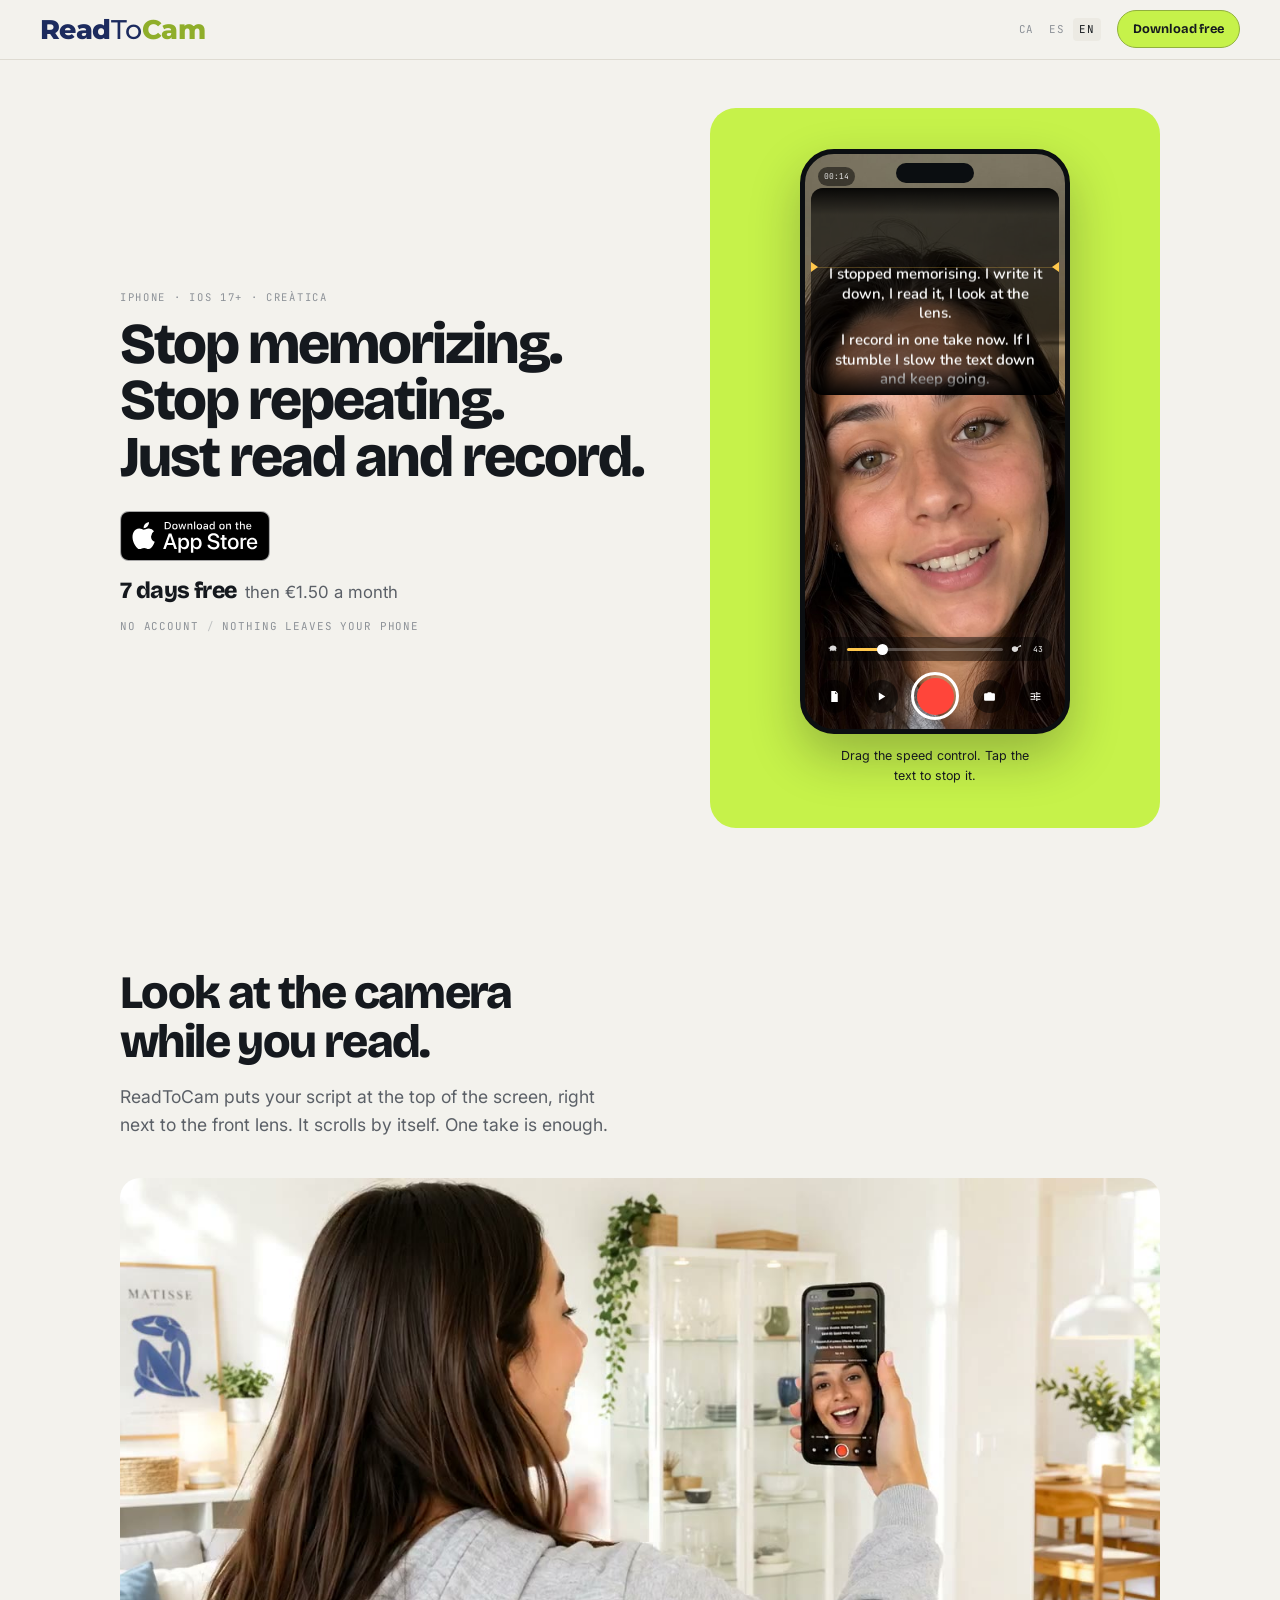
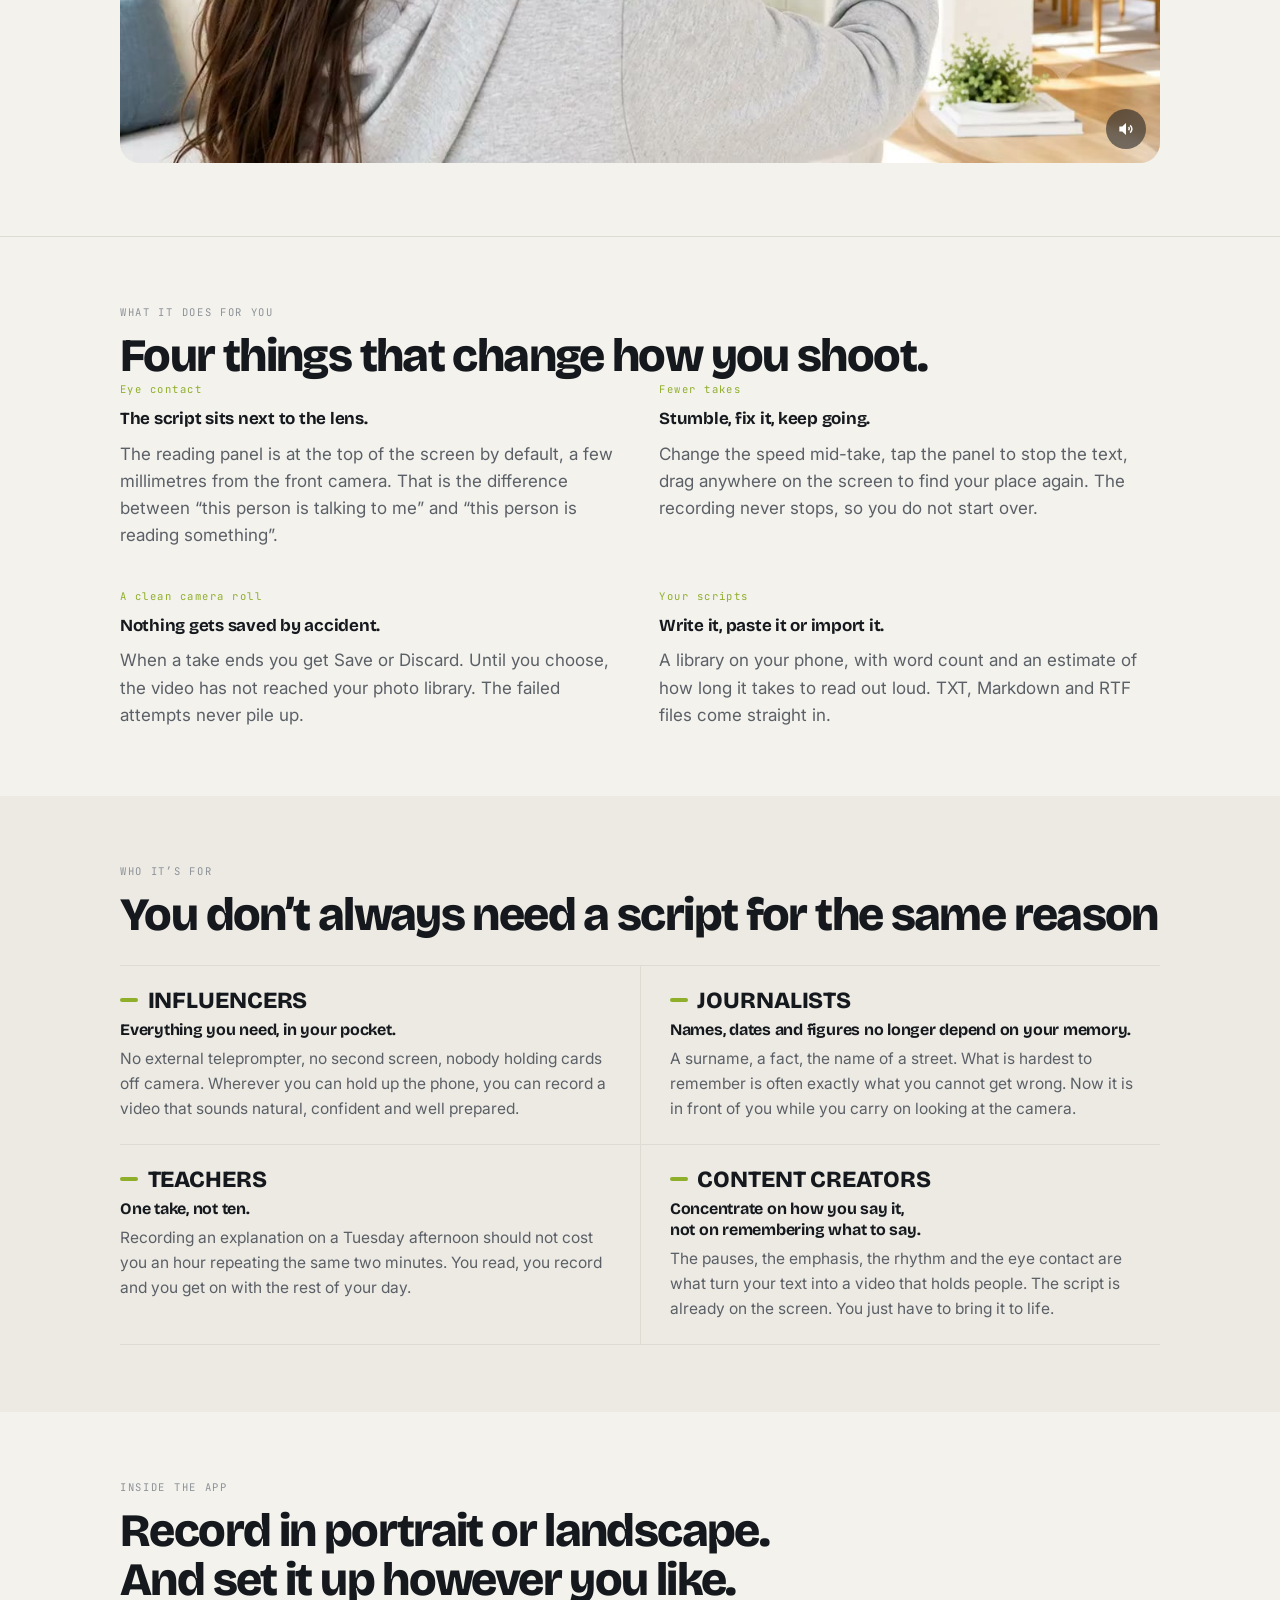
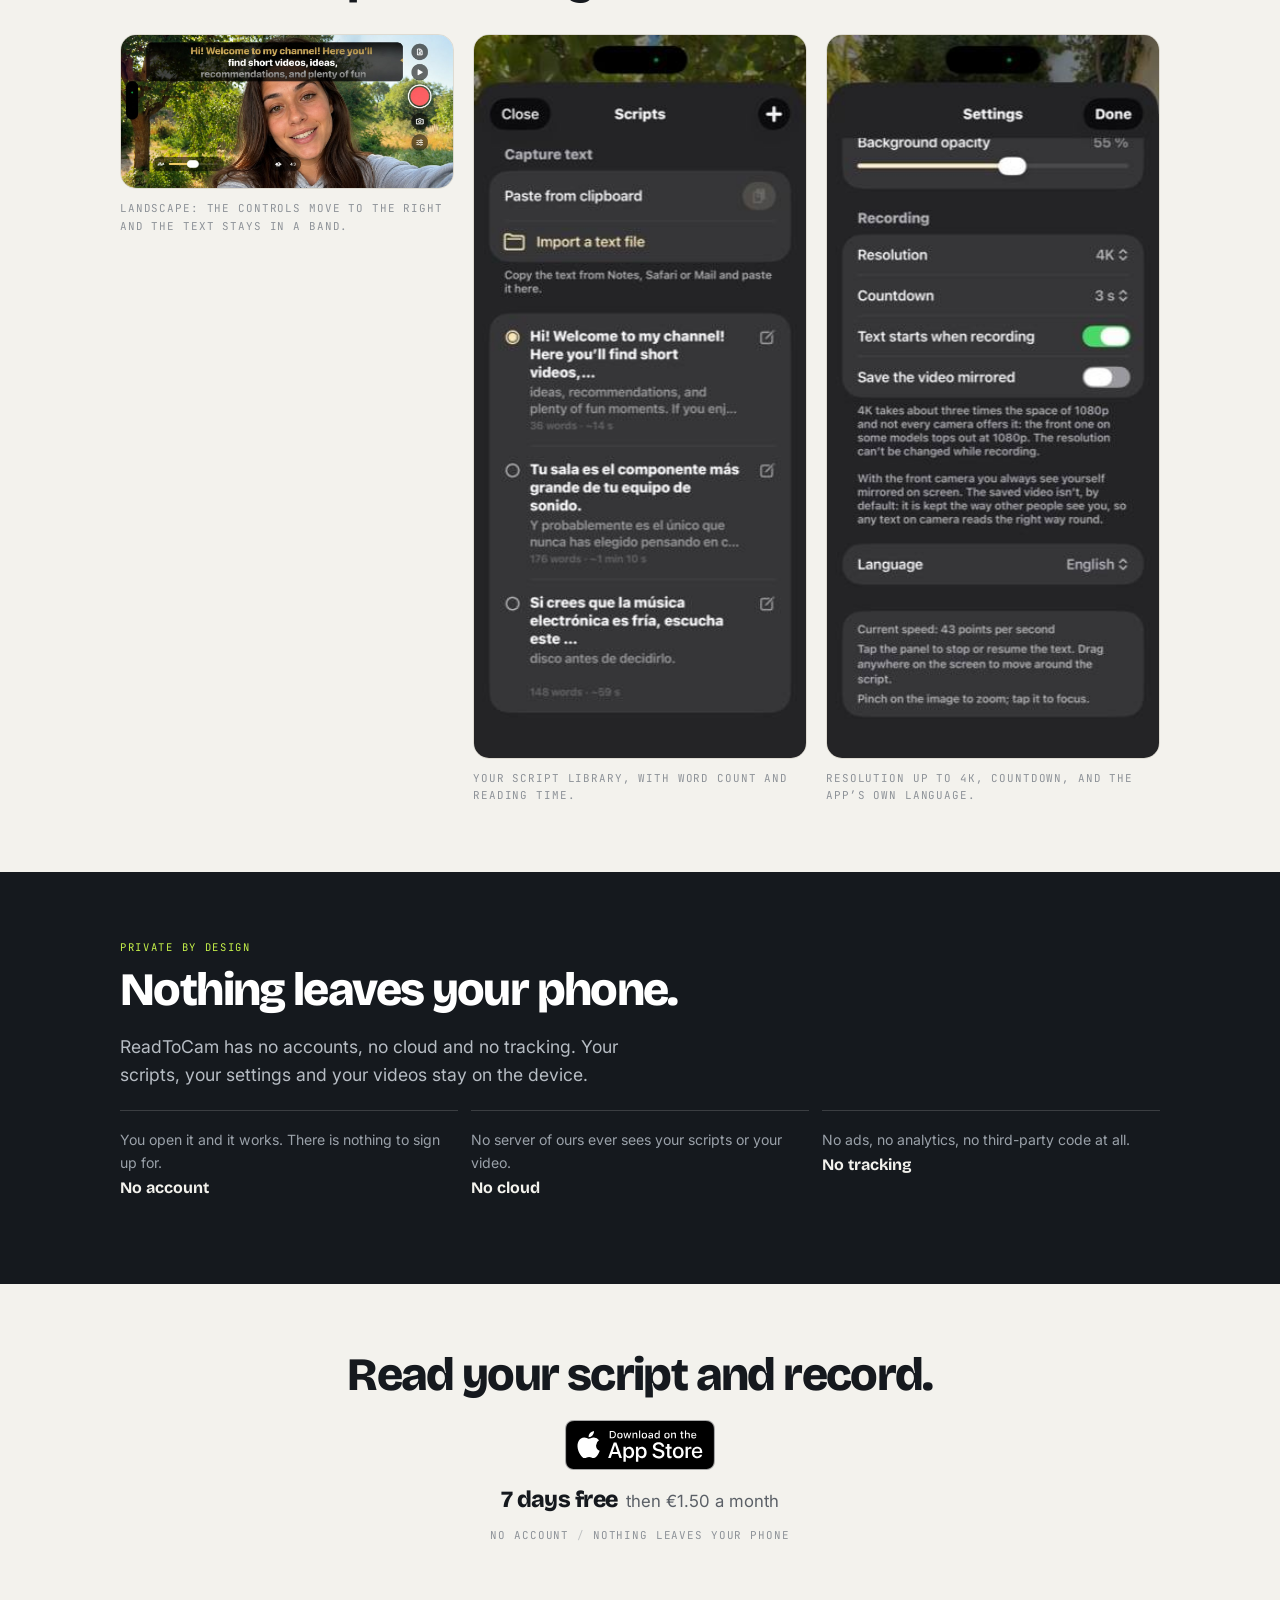
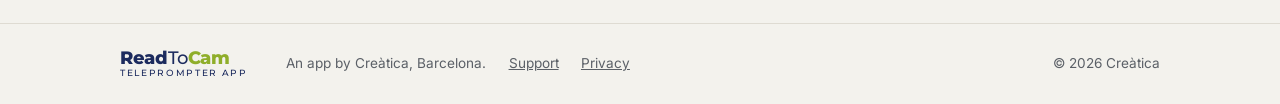
==== index.html @ 62143c8f "Domini propi: readtocam.app Favicon i icona d'inici (les de l'app, redibuixades per a mida de pestan" ====
<!DOCTYPE html>
<html lang="en">
<head>
<meta charset="utf-8">
<meta name="viewport" content="width=device-width, initial-scale=1">
<title>ReadToCam — Read your script and record.</title>
<meta name="description" content="An iPhone app that records video with a built-in teleprompter. Your script sits next to the front lens, so you look at the camera while you read.">
<link rel="canonical" href="https://readtocam.app/">
<meta property="og:title" content="ReadToCam — Read your script and record.">
<meta property="og:description" content="Your script sits next to the front lens. Look at the camera while you read. One take is enough.">
<meta property="og:type" content="website">
<meta property="og:url" content="https://readtocam.app/">
<meta property="og:site_name" content="ReadToCam">
<!-- Absoluta i no relativa: qui llegeix aquesta etiqueta és un servidor de
     fora (WhatsApp, Slack, X) que no sap d'on penja la pàgina. -->
<meta property="og:image" content="https://readtocam.app/assets/og.jpg">
<meta property="og:image:width" content="1200">
<meta property="og:image:height" content="630">
<meta property="og:image:alt" content="Someone recording a video with the ReadToCam teleprompter on their iPhone.">
<meta name="twitter:card" content="summary_large_image">
<link rel="icon" href="/assets/icon.svg" type="image/svg+xml">
<link rel="apple-touch-icon" href="/assets/apple-touch-icon.png">
<link rel="preconnect" href="https://fonts.googleapis.com">
<link rel="preconnect" href="https://fonts.gstatic.com" crossorigin>
<link href="https://fonts.googleapis.com/css2?family=Bricolage+Grotesque:opsz,wght@12..96,700;12..96,800&family=Inter:wght@400;600&family=JetBrains+Mono:wght@400;500&family=Montserrat:wght@500;800&family=Nunito:wght@600&display=swap" rel="stylesheet">
<link rel="stylesheet" href="css/style.css">
</head>
<body>

<nav class="nav">
  <a class="brand" href="index.html" aria-label="ReadToCam">
    <span class="logo"><b>Read</b><i>To</i><em>Cam</em></span>
    <span class="logo-tag">Teleprompter app</span>
  </a>
  <div class="langs">
    <button class="lang" data-lang="ca" aria-pressed="false">CA</button>
    <button class="lang" data-lang="es" aria-pressed="false">ES</button>
    <button class="lang" data-lang="en" aria-pressed="true">EN</button>
  </div>
  <a class="btn btn--sm" href="https://apps.apple.com/app/id6797649125" data-i18n="nav.download">Download free</a>
</nav>

<section class="hero">
  <div class="wrap hero-grid">
    <div>
      <span class="eyebrow">iPhone · iOS 17+ · Creàtica</span>
      <h1 class="claim">
        <span data-i18n="hero.title.1">Stop memorizing.</span>
        <span data-i18n="hero.title.2">Stop repeating.</span>
        <span data-i18n="hero.title.3">Just read and record.</span>
      </h1>
      <div class="hero-cta">
        <a class="badge" href="https://apps.apple.com/app/id6797649125">
          <img src="assets/badge-en.svg" alt="Download on the App Store"
               data-badge width="120" height="40">
        </a>
      </div>
      <p class="price">
        <b data-i18n="hero.trial">7 days free</b>
        <span data-i18n="hero.after">then €1.50 a month</span>
      </p>
      <p class="terms">
        <span data-i18n="hero.noaccount">No account</span><span data-i18n="hero.nothing">Nothing leaves your phone</span>
      </p>
    </div>

    <div class="stage">
      <div class="phone">
        <span class="notch"></span>
        <span class="phone-time">00:14</span>
        <div class="prompter">
          <div class="prompter-track">
            <p data-i18n="demo.1">I stopped memorising. I write it down, I read it, I look at the lens.</p>
            <p data-i18n="demo.2">I record in one take now. If I stumble I slow the text down and keep going.</p>
            <p data-i18n="demo.3">And nothing gets thrown away, because nothing gets saved by accident.</p>
            <p data-i18n="demo.4">Three things changed how I shoot video this year.</p>
          </div>
          <span class="readline"></span>
          <span class="paused-badge" data-i18n="demo.paused">Paused</span>
        </div>
        <div class="phone-bottom">
          <div class="speed">
            <svg viewBox="0 0 24 24" aria-hidden="true"><path d="M12 5c4 0 7 2.4 7 5.5 0 1.2-.5 2.3-1.3 3.2l1.1 2.1-1.7.9-1-2a9 9 0 0 1-8.2 0l-1 2-1.7-.9 1.1-2.1A4.8 4.8 0 0 1 5 10.5C5 7.4 8 5 12 5Zm-8 4c.6 0 1 .4 1 1l-.6 1.6A2.6 2.6 0 0 1 3 9.9c0-.5.4-.9 1-.9Z"/></svg>
            <input class="speed-rail" type="range" min="10" max="170" value="43"
                   data-i18n-aria="demo.speed" aria-label="Scrolling speed">
            <svg viewBox="0 0 24 24" aria-hidden="true"><path d="M7.5 6.5c1.8 0 3.4.8 4.4 2l4.4-2.6c.5-.3 1.1-.1 1.4.4.3.5.1 1.1-.4 1.4l-3.6 2.1c.3.7.4 1.4.4 2.2 0 3.3-2.8 6-6.2 6S1.5 15.3 1.5 12s2.7-5.5 6-5.5Zm11-2.5c1 0 1.8.8 1.8 1.8S19.5 7.6 18.5 7.6 16.7 6.8 16.7 5.8 17.5 4 18.5 4Z"/></svg>
            <b>43</b>
          </div>
          <div class="pbar">
            <span class="pbtn"><svg viewBox="0 0 24 24" aria-hidden="true"><path d="M6 2h8l4 4v16H6V2Zm7 1.5V7h3.5L13 3.5ZM8 11h8v1.5H8V11Zm0 3.5h8V16H8v-1.5Zm0 3.5h5v1.5H8V18Z"/></svg></span>
            <span class="pbtn"><svg viewBox="0 0 24 24" aria-hidden="true"><path d="M7 4.5 19 12 7 19.5v-15Z"/></svg></span>
            <span class="rec"><i></i></span>
            <span class="pbtn"><svg viewBox="0 0 24 24" aria-hidden="true"><path d="M9 4h6l1.2 2H20a2 2 0 0 1 2 2v10a2 2 0 0 1-2 2H4a2 2 0 0 1-2-2V8a2 2 0 0 1 2-2h3.8L9 4Zm3 4.5A4.5 4.5 0 1 0 16.5 13H15l2-2.6 2 2.6h-1.2A5.8 5.8 0 1 1 12 7.2v1.3Z"/></svg></span>
            <span class="pbtn"><svg viewBox="0 0 24 24" aria-hidden="true"><path d="M3 6h9v1.8H3V6Zm12.6 0H21v1.8h-5.4V6Zm-2.2-2.2h2v6.2h-2V3.8ZM3 11.1h5.4v1.8H3v-1.8Zm8.6 0H21v1.8h-9.4v-1.8ZM9 8.9h2v6.2H9V8.9ZM3 16.2h9V18H3v-1.8Zm12.6 0H21V18h-5.4v-1.8ZM13.4 14h2v6.2h-2V14Z"/></svg></span>
          </div>
        </div>
      </div>
      <p class="stage-hint" data-i18n="demo.hint">Drag the speed control. Tap the text to stop it.</p>
    </div>
  </div>
  </div>
</section>

<section class="hero-2">
  <div class="wrap">
    <h2 data-i18n="hero.title2">Look at the camera while you read.</h2>
    <p class="lede" data-i18n="hero.lede">ReadToCam puts your script at the top of the screen, right next to the front lens. It scrolls by itself. One take is enough.</p>
    <figure class="in-use">
      <video src="assets/in-use.mp4" poster="assets/in-use-poster.jpg"
             width="1280" height="720" playsinline muted loop autoplay
             preload="metadata" data-i18n-aria="hero.alt"
             aria-label="Someone recording herself at home, reading a script while looking at the camera"></video>
      <button class="sound" type="button" aria-pressed="false"
              data-i18n-aria="video.sound" aria-label="Turn the sound on">
        <svg class="off" viewBox="0 0 24 24" aria-hidden="true"><path d="M4 9h3.5L12 4.8v14.4L7.5 15H4V9Zm12.4-.7 1.3-1.3A8 8 0 0 1 20 12a8 8 0 0 1-2.3 5l-1.3-1.3A6.2 6.2 0 0 0 18.2 12c0-1.4-.6-2.8-1.8-3.7Zm-1.9 1.9 1.2-1.2c.7.6 1.1 1.5 1.1 2.5s-.4 1.9-1.1 2.5l-1.2-1.2c.3-.3.5-.8.5-1.3s-.2-1-.5-1.3Z"/></svg>
        <svg class="on" viewBox="0 0 24 24" aria-hidden="true"><path d="M4 9h3.5L12 4.8v14.4L7.5 15H4V9Zm11.5 6.6-1.3-1.3 2.3-2.3-2.3-2.3 1.3-1.3 2.3 2.3 2.3-2.3 1.3 1.3-2.3 2.3 2.3 2.3-1.3 1.3-2.3-2.3-2.3 2.3Z"/></svg>
      </button>
    </figure>
  </div>
</section>

<hr class="hr">


<section>
  <div class="wrap">
    <span class="eyebrow" data-i18n="feat.eyebrow">What it does for you</span>
    <h2 data-i18n="feat.title">Four things that change how you shoot.</h2>

    <div class="features">
      <div class="feature">
        <span class="feature-num" data-i18n="feat.1.num">Eye contact</span>
        <h3 data-i18n="feat.1.title">The script sits next to the lens.</h3>
        <p data-i18n="feat.1.body">The reading panel is at the top of the screen by default, a few millimetres from the front camera.</p>
      </div>

      <div class="feature">
        <span class="feature-num" data-i18n="feat.2.num">Fewer takes</span>
        <h3 data-i18n="feat.2.title">Stumble, fix it, keep going.</h3>
        <p data-i18n="feat.2.body">Change the speed mid-take, tap the panel to stop the text, drag anywhere to find your place again.</p>
      </div>

      <div class="feature">
        <span class="feature-num" data-i18n="feat.3.num">A clean camera roll</span>
        <h3 data-i18n="feat.3.title">Nothing gets saved by accident.</h3>
        <p data-i18n="feat.3.body">When a take ends you get Save or Discard. Until you choose, the video has not reached your photo library.</p>
      </div>

      <div class="feature">
        <span class="feature-num" data-i18n="feat.4.num">Your scripts</span>
        <h3 data-i18n="feat.4.title">Write it, paste it or import it.</h3>
        <p data-i18n="feat.4.body">A library on your phone, with word count and an estimate of how long it takes to read out loud.</p>
      </div>
    </div>
  </div>
</section>

<section class="section-alt">
  <div class="wrap">
    <span class="eyebrow" data-i18n="who.eyebrow">Who it’s for</span>
    <h2 data-i18n="who.title">You don’t always need a script for the same reason</h2>
    <div class="profiles">
      <div class="profile">
        <span class="profile-role" data-i18n="who.1.role">Influencers</span>
        <h3 data-i18n="who.1.title">Everything you need, in your pocket.</h3>
        <p data-i18n="who.1.body">No external teleprompter, no second screen, nobody holding cards off camera. Wherever you can hold up the phone, you can record a video that sounds natural, confident and well prepared.</p>
      </div>
      <div class="profile">
        <span class="profile-role" data-i18n="who.2.role">Journalists</span>
        <h3 data-i18n="who.2.title">Names, dates and figures no longer depend on your memory.</h3>
        <p data-i18n="who.2.body">A surname, a fact, the name of a street. What is hardest to remember is often exactly what you cannot get wrong. Now it is in front of you while you carry on looking at the camera.</p>
      </div>
      <div class="profile">
        <span class="profile-role" data-i18n="who.3.role">Teachers</span>
        <h3 data-i18n="who.3.title">One take, not ten.</h3>
        <p data-i18n="who.3.body">Recording an explanation on a Tuesday afternoon should not cost you an hour repeating the same two minutes. You read, you record and you get on with the rest of your day.</p>
      </div>
      <div class="profile">
        <span class="profile-role" data-i18n="who.4.role">Content creators</span>
        <h3 data-i18n="who.4.title">Concentrate on how you say it, not on remembering what to say.</h3>
        <p data-i18n="who.4.body">The pauses, the emphasis, the rhythm and the eye contact are what turn your text into a video that holds people. The script is already on the screen. You just have to bring it to life.</p>
      </div>
    </div>
  </div>
</section>

<section>
  <div class="wrap">
    <span class="eyebrow" data-i18n="gallery.eyebrow">Inside the app</span>
    <h2 data-i18n="gallery.title">Record in portrait or landscape. And set it up however you like.</h2>
    <div class="gallery">
      <figure style="margin:0">
        <img class="shot" src="assets/shot-landscape.jpg" alt="ReadToCam in landscape, with the script across the top and the controls in a column on the right" loading="lazy" width="1200" height="554">
        <figcaption class="terms" style="margin-top:.7rem" data-i18n="gallery.1">Landscape: the controls move to the right.</figcaption>
      </figure>
      <figure style="margin:0">
        <img class="shot" src="assets/shot-scripts.jpg" alt="The script library, with word count and reading time" loading="lazy" width="660" height="1434">
        <figcaption class="terms" style="margin-top:.7rem" data-i18n="gallery.2">Your script library.</figcaption>
      </figure>
      <figure style="margin:0">
        <img class="shot" src="assets/shot-recording.jpg" alt="Recording settings: resolution, countdown and language" loading="lazy" width="660" height="1434">
        <figcaption class="terms" style="margin-top:.7rem" data-i18n="gallery.3">Resolution up to 4K and countdown.</figcaption>
      </figure>
    </div>
  </div>
</section>

<section class="dark">
  <div class="wrap">
    <span class="eyebrow" data-i18n="privacy.eyebrow">Private by design</span>
    <h2 data-i18n="privacy.title">Nothing leaves your phone.</h2>
    <p class="lede" data-i18n="privacy.lede">ReadToCam has no accounts, no cloud and no tracking.</p>
    <ul class="privacy-list">
      <li><span data-i18n="privacy.1.desc">You open it and it works.</span><em data-i18n="privacy.1" style="font-style:normal">No account</em></li>
      <li><span data-i18n="privacy.2.desc">No server of ours ever sees your video.</span><em data-i18n="privacy.2" style="font-style:normal">No cloud</em></li>
      <li><span data-i18n="privacy.3.desc">No ads, no analytics, no third-party code.</span><em data-i18n="privacy.3" style="font-style:normal">No tracking</em></li>
    </ul>
  </div>
</section>

<section class="close">
  <div class="wrap">
    <h2 data-i18n="close.title">Read your script and record.</h2>
    <div class="hero-cta">
      <a class="badge" href="https://apps.apple.com/app/id6797649125">
        <img src="assets/badge-en.svg" alt="Download on the App Store"
             data-badge width="120" height="40">
      </a>
    </div>
    <p class="price">
      <b data-i18n="hero.trial">7 days free</b>
      <span data-i18n="hero.after">then €1.50 a month</span>
    </p>
    <p class="terms">
      <span data-i18n="hero.noaccount">No account</span><span data-i18n="hero.nothing">Nothing leaves your phone</span>
    </p>
  </div>
</section>

<footer>
  <div class="wrap foot">
    <a class="brand" href="index.html" aria-label="ReadToCam">
      <span class="logo"><b>Read</b><i>To</i><em>Cam</em></span>
      <span class="logo-tag">Teleprompter app</span>
    </a>
    <span data-i18n="foot.made">An app by Creàtica, Barcelona.</span>
    <a href="support.html" data-i18n="foot.support">Support</a>
    <a href="privacy.html" data-i18n="foot.privacy">Privacy</a>
    <span class="sep">© 2026 Creàtica</span>
  </div>
</footer>

<script src="js/i18n.js"></script>
<script src="js/main.js"></script>
</body>
</html>
---- css/style.css ----
/* ReadToCam — paper clar, tinta fosca, un sol accent lima.
   La franja fosca queda només a la pantalla del telèfon i al bloc de
   privadesa: el que ha de brillar és l'app, no la pàgina. */

:root {
  --paper: #f3f2ed;
  --paper-2: #eceae3;
  --ink: #15191e;
  --ink-soft: #5b6067;
  --ink-faint: #8d9298;
  --lime: #c6f24a;
  --lime-deep: #8fae2a;
  --rule: #dedbd2;
  --dark: #15191e;

  /* Colors de la marca. El "Cam" agafa el lima de la pàgina en la versió
     fosca, no el clar: sobre el paper el lima clar es queda en 1,16:1 i la
     paraula desapareix. Aquest es llegeix com el taronja que hi havia abans. */
  --logo-ink: #1c2b5e;
  --logo-accent: var(--lime-deep);

  --display: "Bricolage Grotesque", "Helvetica Neue", Arial, sans-serif;
  --body: "Inter", -apple-system, BlinkMacSystemFont, "Helvetica Neue", Arial, sans-serif;
  --mono: "JetBrains Mono", ui-monospace, SFMono-Regular, Menlo, monospace;

  --measure: 62ch;
  --pad: clamp(1.15rem, 5vw, 2.5rem);
}

* { box-sizing: border-box; }

html { scroll-behavior: smooth; }
@media (prefers-reduced-motion: reduce) {
  html { scroll-behavior: auto; }
  *, *::before, *::after { animation-duration: .001ms !important; transition-duration: .001ms !important; }
}

body {
  margin: 0;
  background: var(--paper);
  color: var(--ink);
  font-family: var(--body);
  font-size: 17px;
  line-height: 1.6;
  -webkit-font-smoothing: antialiased;
}

.wrap { max-width: 1120px; margin: 0 auto; padding-inline: var(--pad); }

/* ---------- capçalera ---------- */

.nav {
  position: sticky; top: 0; z-index: 20;
  display: flex; align-items: center; gap: 1rem;
  padding: .65rem var(--pad);
  background: color-mix(in srgb, var(--paper) 88%, transparent);
  backdrop-filter: blur(10px);
  border-bottom: 1px solid var(--rule);
}
.brand {
  text-decoration: none; margin-right: auto;
  display: grid; gap: .1rem; line-height: 1;
}
.logo {
  font-family: "Montserrat", var(--display);
  font-size: clamp(1.35rem, 3.4vw, 1.7rem);
  letter-spacing: -.02em; line-height: 1;
  color: var(--logo-ink);
}
.logo b  { font-weight: 800; font-style: normal; }
.logo i  { font-weight: 500; font-style: normal; }
.logo em { font-weight: 800; font-style: normal; color: var(--logo-accent); }
.logo-tag {
  font-family: "Montserrat", var(--display);
  font-weight: 500; font-size: .52em;
  letter-spacing: .19em; text-transform: uppercase;
  color: var(--logo-ink);
  /* A la barra no hi cap sense inflar-la; a peu de pàgina sí. */
  display: none;
}
.foot .logo { font-size: 1.15rem; }
.foot .logo-tag { display: block; font-size: .55rem; }
.foot .brand { margin-right: 1rem; }
.langs { display: flex; align-items: center; gap: .1rem; }
.lang {
  font-family: var(--mono); font-size: .68rem; letter-spacing: .06em;
  text-transform: uppercase; background: none; border: 0; cursor: pointer;
  color: var(--ink-faint); padding: .3rem .42rem; border-radius: 4px;
}
.lang[aria-pressed="true"] { color: var(--ink); background: var(--paper-2); }

/* ---------- botons ---------- */

.btn {
  display: inline-flex; align-items: center; gap: .5rem;
  font-family: var(--display); font-weight: 700; font-size: .95rem;
  letter-spacing: -.01em; text-decoration: none;
  padding: .72rem 1.25rem; border-radius: 999px;
  background: var(--lime); color: var(--ink);
  border: 1px solid color-mix(in srgb, var(--lime) 70%, var(--ink));
  transition: transform .15s ease, box-shadow .15s ease;
}
.btn:hover { transform: translateY(-1px); box-shadow: 0 6px 18px rgba(21,25,30,.14); }
.btn--sm { font-size: .8rem; padding: .48rem .95rem; }
.btn--ghost { background: transparent; border-color: var(--rule); }

a { color: var(--ink); }
a:focus-visible, button:focus-visible {
  outline: 2px solid var(--lime-deep); outline-offset: 3px; border-radius: 4px;
}

/* ---------- tipografia ---------- */

h1, h2, h3 { font-family: var(--display); letter-spacing: -.035em; text-wrap: balance; margin: 0; }
h1 { font-size: clamp(2.5rem, 7.5vw, 4.4rem); line-height: .98; font-weight: 800; }
h2 { font-size: clamp(1.75rem, 4.4vw, 2.9rem); line-height: 1.06; font-weight: 800; }
h3 { font-size: 1.06rem; line-height: 1.3; font-weight: 700; letter-spacing: -.015em; }

.eyebrow {
  font-family: var(--mono); font-size: .66rem; letter-spacing: .16em;
  text-transform: uppercase; color: var(--ink-faint);
  display: block; margin-bottom: .65rem;
}
.lede { font-size: 1.1rem; color: var(--ink-soft); max-width: 46ch; }
p { max-width: var(--measure); }

section { padding-block: clamp(2.4rem, 5.5vw, 4.2rem); }
.section-alt { background: var(--paper-2); }
.hr { height: 1px; background: var(--rule); border: 0; margin: 0; }

/* ---------- portada ---------- */

.hero { padding-top: clamp(2rem, 4vw, 3rem); }
.hero-grid { display: grid; gap: clamp(1.6rem, 3.5vw, 2.6rem); align-items: center; }
@media (min-width: 900px) { .hero-grid { grid-template-columns: 1fr .82fr; } }

/* Tres afirmacions paral·leles, una per línia. La mida la marca la més
   llarga en els tres idiomes ("Just read and record.") dins la columna, que
   al voltant dels 900 px és quan es queda més estreta. */
.claim span { display: block; }
.hero .claim { font-size: clamp(2.1rem, 5vw, 3.6rem); }
.hero .claim + .hero-cta { margin-top: 1.6rem; }
.hero p.lede { margin: .9rem 0 1.4rem; }
.hero-cta { display: flex; flex-wrap: wrap; align-items: center; gap: .9rem; }

/* El distintiu oficial d'Apple, tal com el donen ells: no es pot redibuixar
   ni recolorir. Va a 50 px d'alt, per sobre del mínim de 40 que demanen, i
   l'aire que té a sobre i a sota (26 i 17 px) passa de llarg el 10% de
   l'alçada que exigeixen de marge.

   L'amplada varia amb l'idioma —el català és el més ample— així que mana
   l'alçada i l'amplada s'ajusta sola. El farciment amb marge negatiu només
   eixampla la zona clicable sense moure res de lloc. */
.badge { display: inline-block; line-height: 0; padding: 5px; margin: -5px; }
.badge img { height: 50px; width: auto; display: block; }
.badge:hover img { opacity: .88; }

/* Les condicions econòmiques van just sota del botó i a mida de lectura:
   abans eren una nota en versaletes al peu del bloc i ningú no les veia. */
.price {
  display: flex; flex-wrap: wrap; align-items: baseline; gap: .55rem;
  margin: 1.05rem 0 0; font-size: 1.05rem;
}
/* Destaca per mida i pes, no per decoració: el botó ja és lima ple i una
   segona taca de color al costat es barallaria amb ell. */
.price b {
  font-family: var(--display); font-weight: 800; letter-spacing: -.025em;
  color: var(--ink); font-size: 1.45rem; line-height: 1.1;
}
.price span { color: var(--ink-soft); }

/* El missatge que abans obria la pàgina. Ara va després de la portada, sol,
   amb prou aire perquè es llegeixi com una afirmació i no com un titolet. */
.hero-2 { padding-block: clamp(2.6rem, 6vw, 4.6rem); }
.hero-2 h2 { max-width: 18ch; }
.hero-2 .lede { margin-top: 1rem; }
/* Una banda ampla, no una segona columna: el hero de dalt ja és text a
   l'esquerra i telèfon a la dreta, i repetir-ho aquí quedava monòton. */
.in-use {
  position: relative; margin: clamp(1.6rem, 3.5vw, 2.4rem) 0 0;
  border-radius: 20px; overflow: hidden; line-height: 0;
}
.in-use video { display: block; width: 100%; height: auto; }

/* Arrenca sense so perquè ningú no vol que una pàgina li parli sense
   demanar-ho, però la model llegeix el guió en veu alta i qui vulgui
   sentir-ho ha de poder. */
.sound {
  position: absolute; right: 14px; bottom: 14px;
  width: 40px; height: 40px; padding: 0; border: 0; cursor: pointer;
  border-radius: 999px; background: rgba(21,25,30,.55); color: #fff;
  display: grid; place-items: center; backdrop-filter: blur(6px);
  transition: background .15s ease;
}
.sound:hover { background: rgba(21,25,30,.75); }
.sound svg { width: 20px; height: 20px; fill: currentColor; }
.sound .on { display: none; }
.sound[aria-pressed="true"] .on  { display: block; }
.sound[aria-pressed="true"] .off { display: none; }

.terms {
  font-family: var(--mono); font-size: .68rem; letter-spacing: .08em;
  text-transform: uppercase; color: var(--ink-faint); margin-top: .8rem;
}
.terms span + span::before { content: " / "; opacity: .5; }

/* ---------- el telèfon: la mateixa interfície que l'app ----------
   Mides preses de l'app i escalades: la pantalla real fa 402 pt d'ample i
   aquí en fa 270, així que tot va a ~0,67. La lletra de 34 pt de l'app queda
   en 15 px, que dona les mateixes paraules per línia. */

.stage {
  background: var(--lime);
  border-radius: 26px;
  padding: clamp(1.5rem, 4vw, 2.6rem);
  display: grid; place-items: center;
}
.phone {
  --app-accent: #ffc74c;          /* el groc de l'app, no el lima de la pàgina */
  --app-font: ui-rounded, "SF Pro Rounded", "Nunito", system-ui, sans-serif;
  width: min(270px, 74vw); aspect-ratio: 9 / 19.5;
  background: var(--dark) url("../assets/phone-bg.jpg") center top / cover no-repeat;
  border-radius: 34px;
  border: 5px solid #0b0e11;
  position: relative; overflow: hidden;
  box-shadow: 0 22px 50px rgba(21,25,30,.28);
}
.notch {
  position: absolute; top: 9px; left: 50%; transform: translateX(-50%);
  width: 30%; height: 20px; background: #0b0e11; border-radius: 999px; z-index: 3;
}

/* Panell: negre al 55% i cantons de 18 pt, com a l'app. */
.prompter {
  /* 36% i no el 45% de l'app: amb la cara de la model els ulls cauen al 48%
     de l'alçada i el panell més alt n'hi tapava un. */
  position: absolute; inset: 34px 6px auto 6px; height: 36%;
  background: rgba(0,0,0,.55); border-radius: 12px; overflow: hidden;
}
.prompter-track { position: absolute; inset-inline: 13px; top: 0; will-change: transform; }
.prompter-track p {
  margin: 0 0 .5em; max-width: none;
  font-family: var(--app-font); font-weight: 600;
  font-size: 15px; line-height: 1.3; text-align: center; color: #fff;
}
/* Esvaïts a les vores, proporcionals a la lletra com a l'app. */
.prompter::before, .prompter::after {
  content: ""; position: absolute; left: 0; right: 0; height: 27px;
  pointer-events: none; z-index: 2;
}
.prompter::before { top: 0; background: linear-gradient(to bottom, rgba(0,0,0,.85), transparent); }
.prompter::after { bottom: 0; background: linear-gradient(to top, rgba(0,0,0,.9), transparent); }

.readline {
  position: absolute; left: 0; right: 0; top: 38%;
  height: 1px; background: color-mix(in srgb, var(--app-accent) 25%, transparent);
  z-index: 2;
}
.readline::before, .readline::after {
  content: ""; position: absolute; top: -5px;
  border-block: 5px solid transparent;
}
.readline::before { left: 0; border-left: 7px solid var(--app-accent); }
.readline::after { right: 0; border-right: 7px solid var(--app-accent); }

/* Barra inferior: velocitat i els cinc botons, com a l'app. */
.phone-bottom {
  position: absolute; left: 0; right: 0; bottom: 9px;
  display: grid; justify-items: center; gap: 11px; padding-inline: 13px;
}
.speed {
  display: flex; align-items: center; gap: 8px; width: 100%;
  background: rgba(0,0,0,.45); border-radius: 999px; padding: 5px 9px;
  color: rgba(255,255,255,.85);
}
.speed svg { width: 12px; height: 12px; flex: none; fill: currentColor; }
/* El control de velocitat és de debò: es pot arrossegar i el text canvia
   de ritme, com a l'app. */
.speed-rail {
  flex: 1; appearance: none; -webkit-appearance: none;
  background: transparent; height: 14px; margin: 0; cursor: grab;
}
.speed-rail:active { cursor: grabbing; }
.speed-rail::-webkit-slider-runnable-track {
  height: 3px; border-radius: 999px;
  background: linear-gradient(to right,
    var(--app-accent) 0 var(--pct, 22%), rgba(255,255,255,.25) var(--pct, 22%) 100%);
}
.speed-rail::-webkit-slider-thumb {
  -webkit-appearance: none; appearance: none;
  width: 11px; height: 11px; margin-top: -4px;
  background: #fff; border-radius: 999px; border: 0;
}
.speed-rail::-moz-range-track {
  height: 3px; border-radius: 999px; background: rgba(255,255,255,.25);
}
.speed-rail::-moz-range-progress { height: 3px; border-radius: 999px; background: var(--app-accent); }
.speed-rail::-moz-range-thumb {
  width: 11px; height: 11px; background: #fff; border-radius: 999px; border: 0;
}
.speed-rail:focus-visible { outline: 2px solid var(--app-accent); outline-offset: 2px; }

/* Es pot tocar per aturar el text, també com a l'app. */
.prompter { cursor: pointer; user-select: none; -webkit-user-select: none; touch-action: pan-y; }
.paused-badge {
  position: absolute; left: 50%; top: 50%; transform: translate(-50%, -50%);
  z-index: 3; font-family: var(--app-font); font-weight: 600; font-size: 11px;
  color: #fff; background: rgba(0,0,0,.6); border-radius: 999px;
  padding: 4px 10px; opacity: 0; transition: opacity .18s ease; pointer-events: none;
}
.prompter[data-paused="true"] .paused-badge { opacity: 1; }
.stage-hint {
  margin: 12px 0 0; text-align: center; font-size: .78rem;
  color: var(--muted); max-width: 24ch; margin-inline: auto;
}
@media (hover: none) { .stage-hint { max-width: 26ch; } }

.speed b {
  font-family: var(--mono); font-size: 8px; font-weight: 500;
  min-width: 12px; text-align: right;
}
.pbar { display: flex; align-items: center; justify-content: space-between; width: 100%; }
.pbtn {
  width: 33px; height: 33px; border-radius: 50%;
  background: rgba(0,0,0,.5); display: grid; place-items: center;
}
.pbtn svg { width: 13px; height: 13px; fill: #fff; }
.rec {
  width: 48px; height: 48px; border-radius: 50%;
  border: 3px solid #fff; display: grid; place-items: center;
}
.rec i { width: 37px; height: 37px; border-radius: 50%; background: #ff453a; display: block; }
.phone-time {
  position: absolute; top: 13px; left: 13px; z-index: 4;
  font-family: var(--mono); font-size: 8px; color: rgba(255,255,255,.85);
  background: rgba(0,0,0,.5); border-radius: 999px; padding: 3px 6px;
}

/* ---------- per a qui és ----------
   Reixa amb filets i no targetes: la secció de funcions, just a sobre,
   ja és una graella de quatre en dues columnes, i repetir-la quedava monòton. */

.profiles { display: grid; gap: 0; border-top: 1px solid var(--rule); margin-top: 1.6rem; }
@media (min-width: 760px) { .profiles { grid-template-columns: 1fr 1fr; } }
.profile {
  display: grid; gap: .4rem; align-content: start;
  padding: 1.3rem 1.5rem 1.4rem 0;
  border-bottom: 1px solid var(--rule);
}
@media (min-width: 760px) {
  .profile:nth-child(even) { padding-left: 1.8rem; border-left: 1px solid var(--rule); }
}
/* El rol mana: és el que fa que algú s'hi reconegui i segueixi llegint.
   Va en tinta i no en lima perquè el lima a mida gran es queda en 2,11:1
   sobre aquest fons, per sota del mínim. El lima es queda a la marca. */
.profile-role {
  font-family: var(--display); font-weight: 800;
  font-size: clamp(1.2rem, 2.3vw, 1.45rem);
  letter-spacing: -.005em; text-transform: uppercase;
  color: var(--ink); line-height: 1.15;
  display: flex; align-items: center; gap: .6rem;
}
.profile-role::before {
  content: ""; flex: none;
  width: 18px; height: 4px; border-radius: 2px;
  background: var(--lime-deep);
}
/* Un pas per sota del rol, perquè no se li barallin. */
.profile h3 { font-size: 1rem; }
.profile p { color: var(--ink-soft); margin: 0; font-size: .97rem; }

/* ---------- funcions ---------- */

.features { display: grid; gap: clamp(1.5rem, 3.2vw, 2.4rem); }
@media (min-width: 860px) { .features { grid-template-columns: repeat(2, 1fr); } }

.feature { display: grid; gap: .65rem; align-content: start; }
.feature-num {
  font-family: var(--mono); font-size: .66rem; letter-spacing: .14em;
  color: var(--lime-deep);
}
.feature p { color: var(--ink-soft); margin: 0; }

.shot {
  display: block; width: 100%; height: auto; border-radius: 16px;
  border: 1px solid var(--rule); background: var(--dark);
}

.gallery { display: grid; gap: 1.2rem; margin-top: 1.8rem; }
@media (min-width: 720px) { .gallery { grid-template-columns: repeat(3, 1fr); } }

/* ---------- privadesa, en fosc ---------- */

.dark { background: var(--dark); color: #f3f2ed; }
.dark h2 { color: #fff; }
.dark p { color: #b6bcc3; }
.dark .eyebrow { color: var(--lime); }
.privacy-list { display: grid; gap: .85rem; margin-top: 1.3rem; padding: 0; list-style: none; }
@media (min-width: 720px) { .privacy-list { grid-template-columns: repeat(3, 1fr); } }
.privacy-list li {
  font-family: var(--display); font-weight: 700; font-size: 1rem;
  border-top: 1px solid rgba(255,255,255,.16); padding-top: .85rem;
}
.privacy-list li span { display: block; font-family: var(--body); font-weight: 400; font-size: .88rem; color: #9aa1a9; margin-top: .3rem; }

/* ---------- tancament i peu ---------- */

.close { text-align: center; }
.close h2 { margin-bottom: 1.2rem; }
.close .hero-cta { justify-content: center; }
/* Els paràgrafs porten amplada de lectura, així que centrar-ne el text els
   deixava centrats dins la seva pròpia caixa i no dins la secció. */
.close .terms, .close .price { max-width: none; }
.close .terms { text-align: center; }
.close .price { justify-content: center; }

footer { border-top: 1px solid var(--rule); padding-block: 1.6rem; }
.foot {
  display: flex; flex-wrap: wrap; gap: .6rem 1.4rem; align-items: center;
  font-size: .85rem; color: var(--ink-soft);
}
.foot a { color: var(--ink-soft); }
.foot .sep { margin-left: auto; }

/* ---------- pàgines de text ---------- */

.doc { padding-block: clamp(2.5rem, 6vw, 4.5rem); }
.doc h2 { font-size: clamp(1.3rem, 3vw, 1.7rem); margin-top: 1.8rem; margin-bottom: .4rem; }
.doc p { color: var(--ink-soft); }
.faq { border-top: 1px solid var(--rule); margin-top: 2rem; }
.faq details { border-bottom: 1px solid var(--rule); }
.faq summary {
  cursor: pointer; list-style: none; padding: .85rem 0;
  font-family: var(--display); font-weight: 700; font-size: 1rem;
  display: flex; gap: 1rem; align-items: baseline;
}
.faq summary::-webkit-details-marker { display: none; }
.faq summary::after { content: "+"; margin-left: auto; color: var(--lime-deep); font-family: var(--mono); }
.faq details[open] summary::after { content: "–"; }
.faq details p { margin: 0 0 1.15rem; }
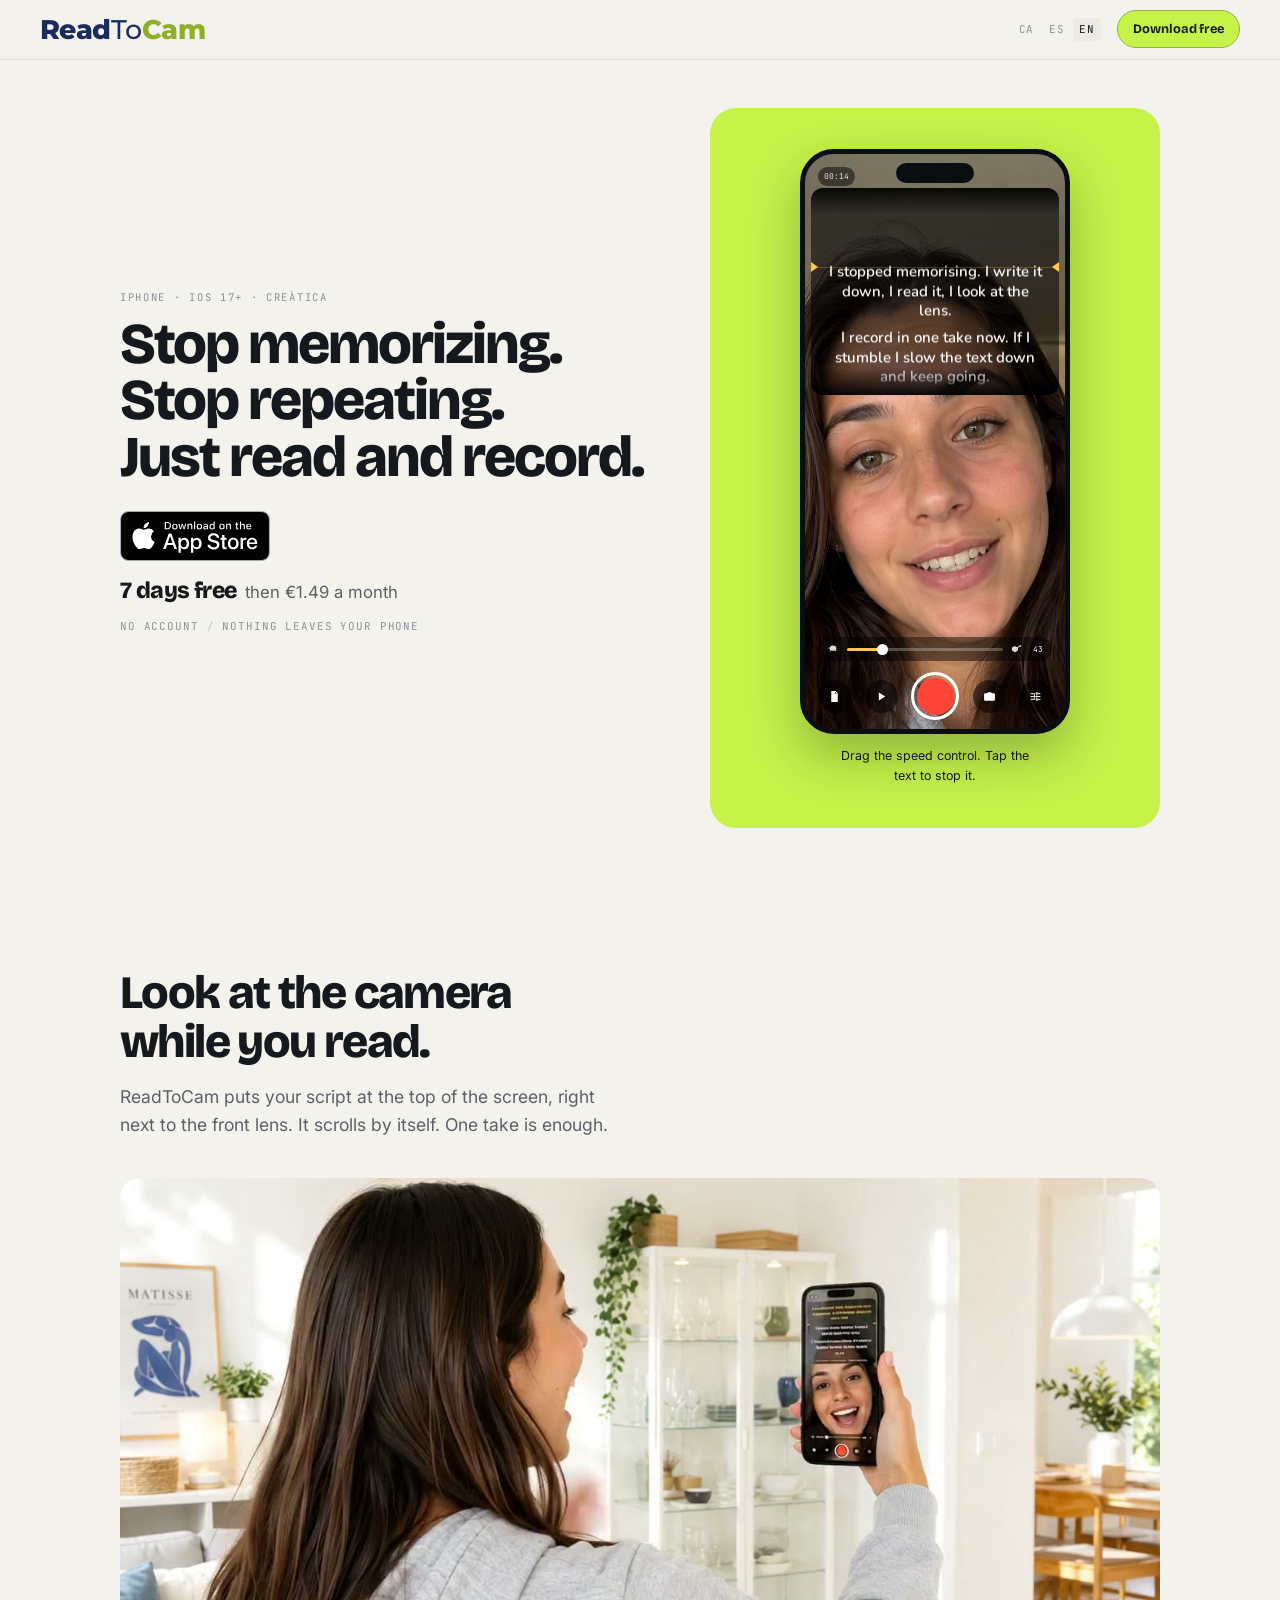
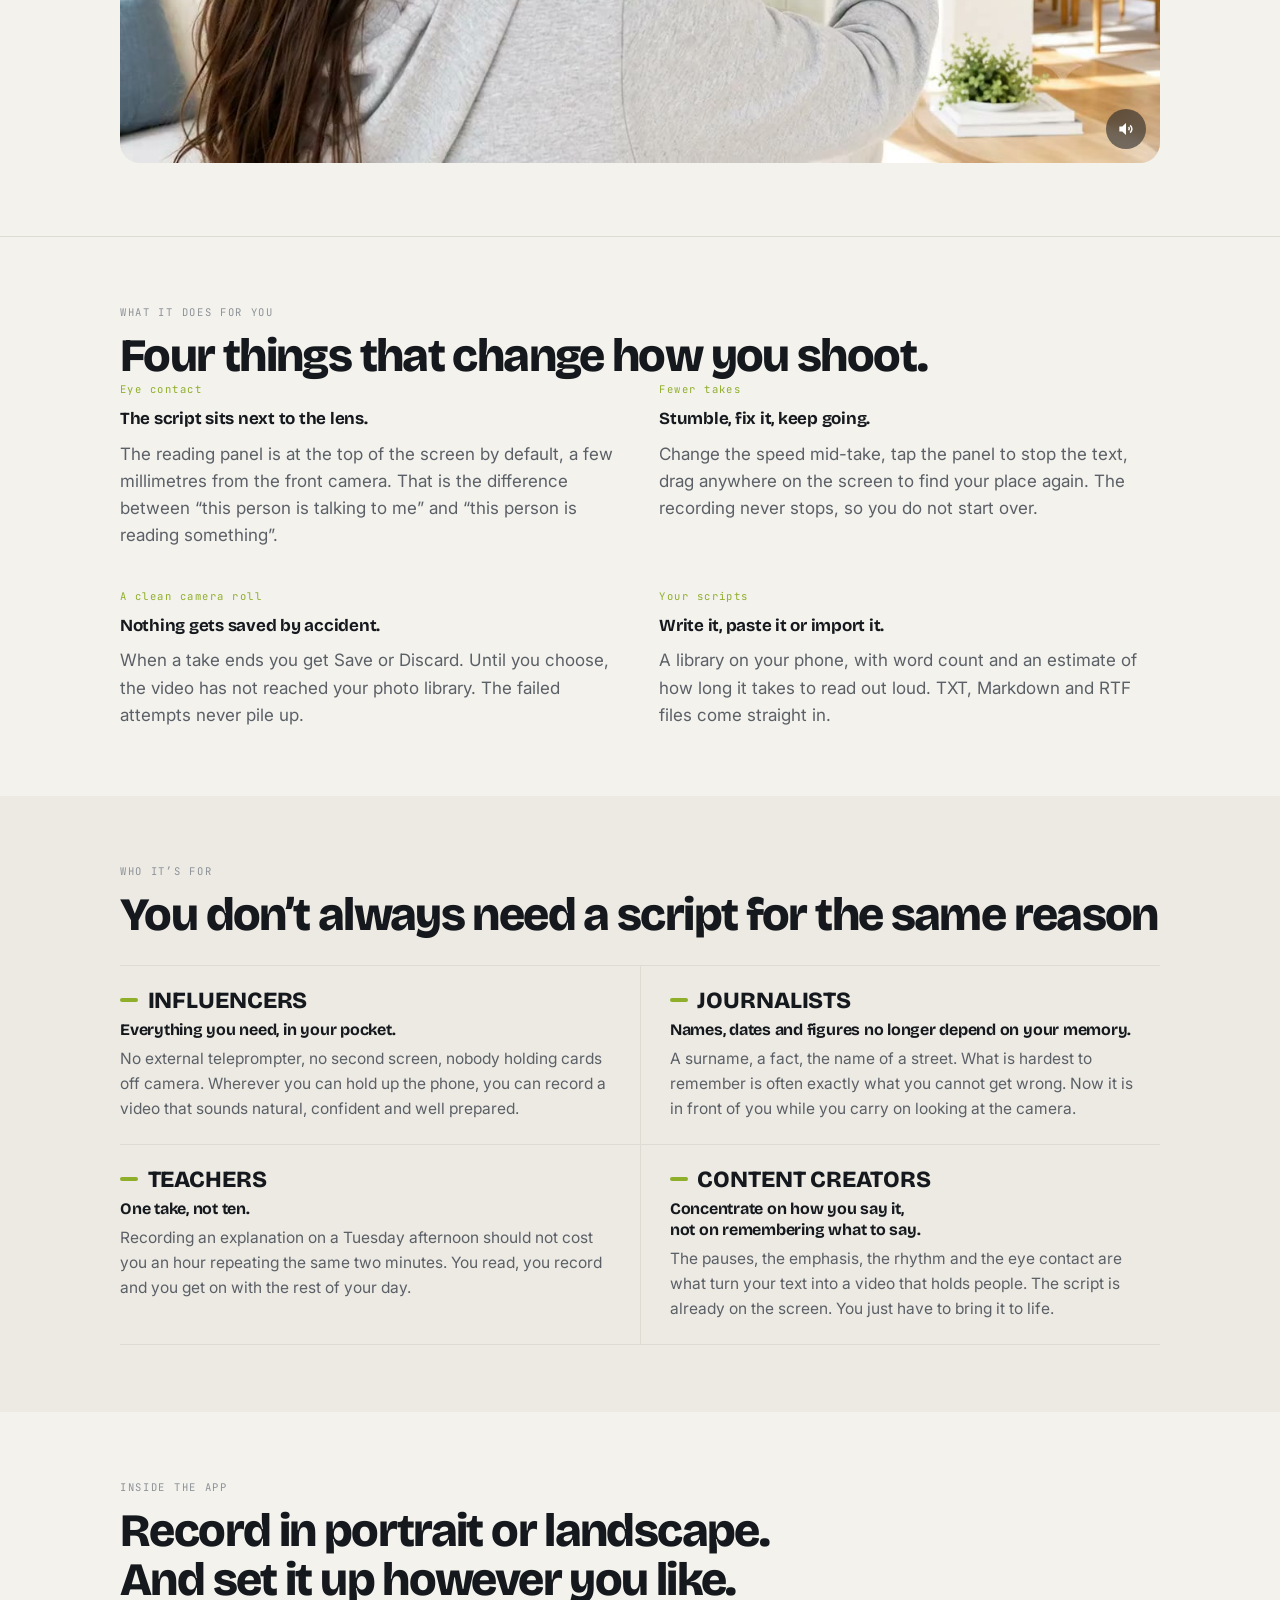
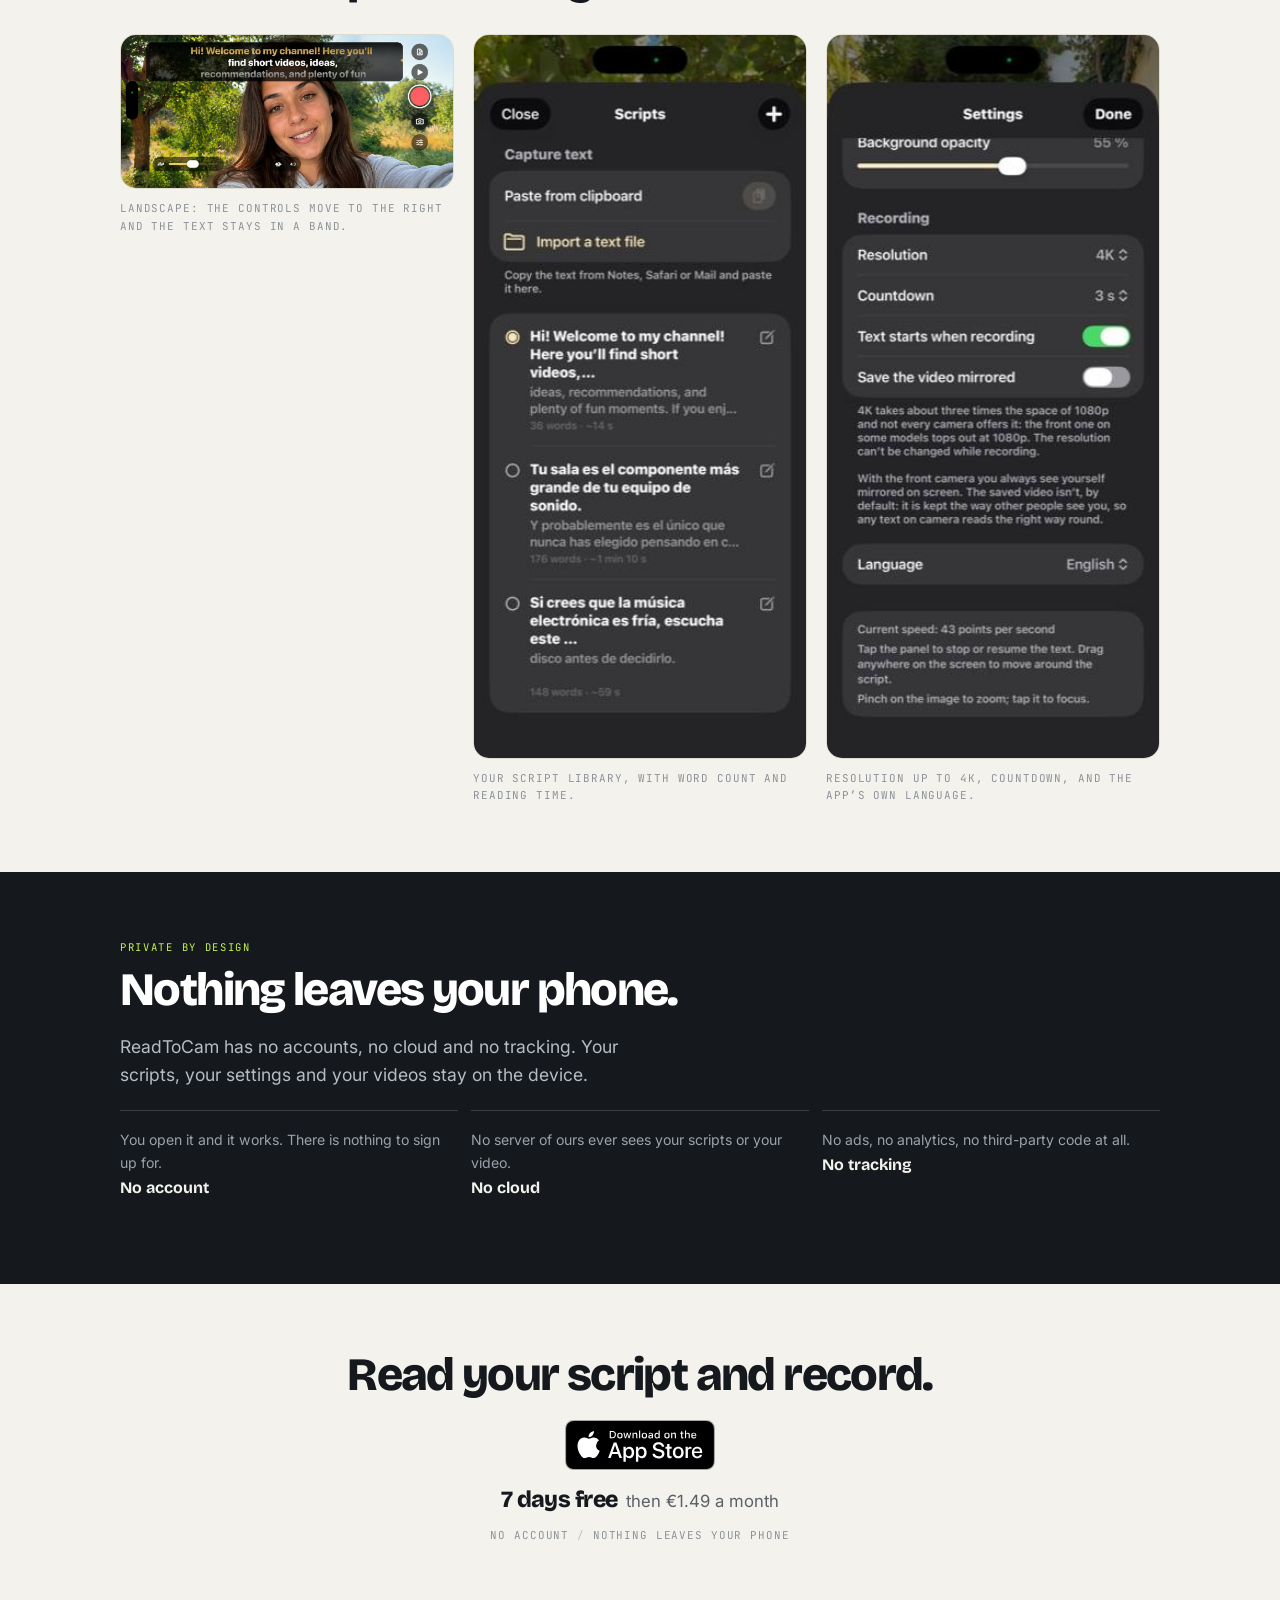
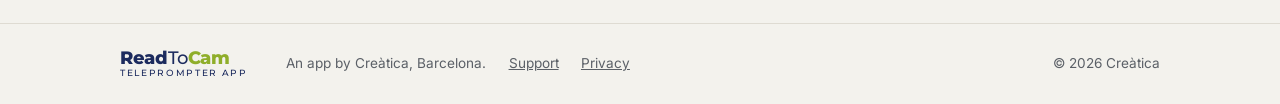
==== commit abc29226: "El preu passa a 1,49 EUR Apple no té tram d'1,50 EUR: els punts de preu en euros van 1,39 / 1,49 / 1" ====
--- a/index.html
+++ b/index.html
@@ -57,7 +57,7 @@
       </div>
       <p class="price">
         <b data-i18n="hero.trial">7 days free</b>
-        <span data-i18n="hero.after">then €1.50 a month</span>
+        <span data-i18n="hero.after">then €1.49 a month</span>
       </p>
       <p class="terms">
         <span data-i18n="hero.noaccount">No account</span><span data-i18n="hero.nothing">Nothing leaves your phone</span>
@@ -229,7 +229,7 @@
     </div>
     <p class="price">
       <b data-i18n="hero.trial">7 days free</b>
-      <span data-i18n="hero.after">then €1.50 a month</span>
+      <span data-i18n="hero.after">then €1.49 a month</span>
     </p>
     <p class="terms">
       <span data-i18n="hero.noaccount">No account</span><span data-i18n="hero.nothing">Nothing leaves your phone</span>
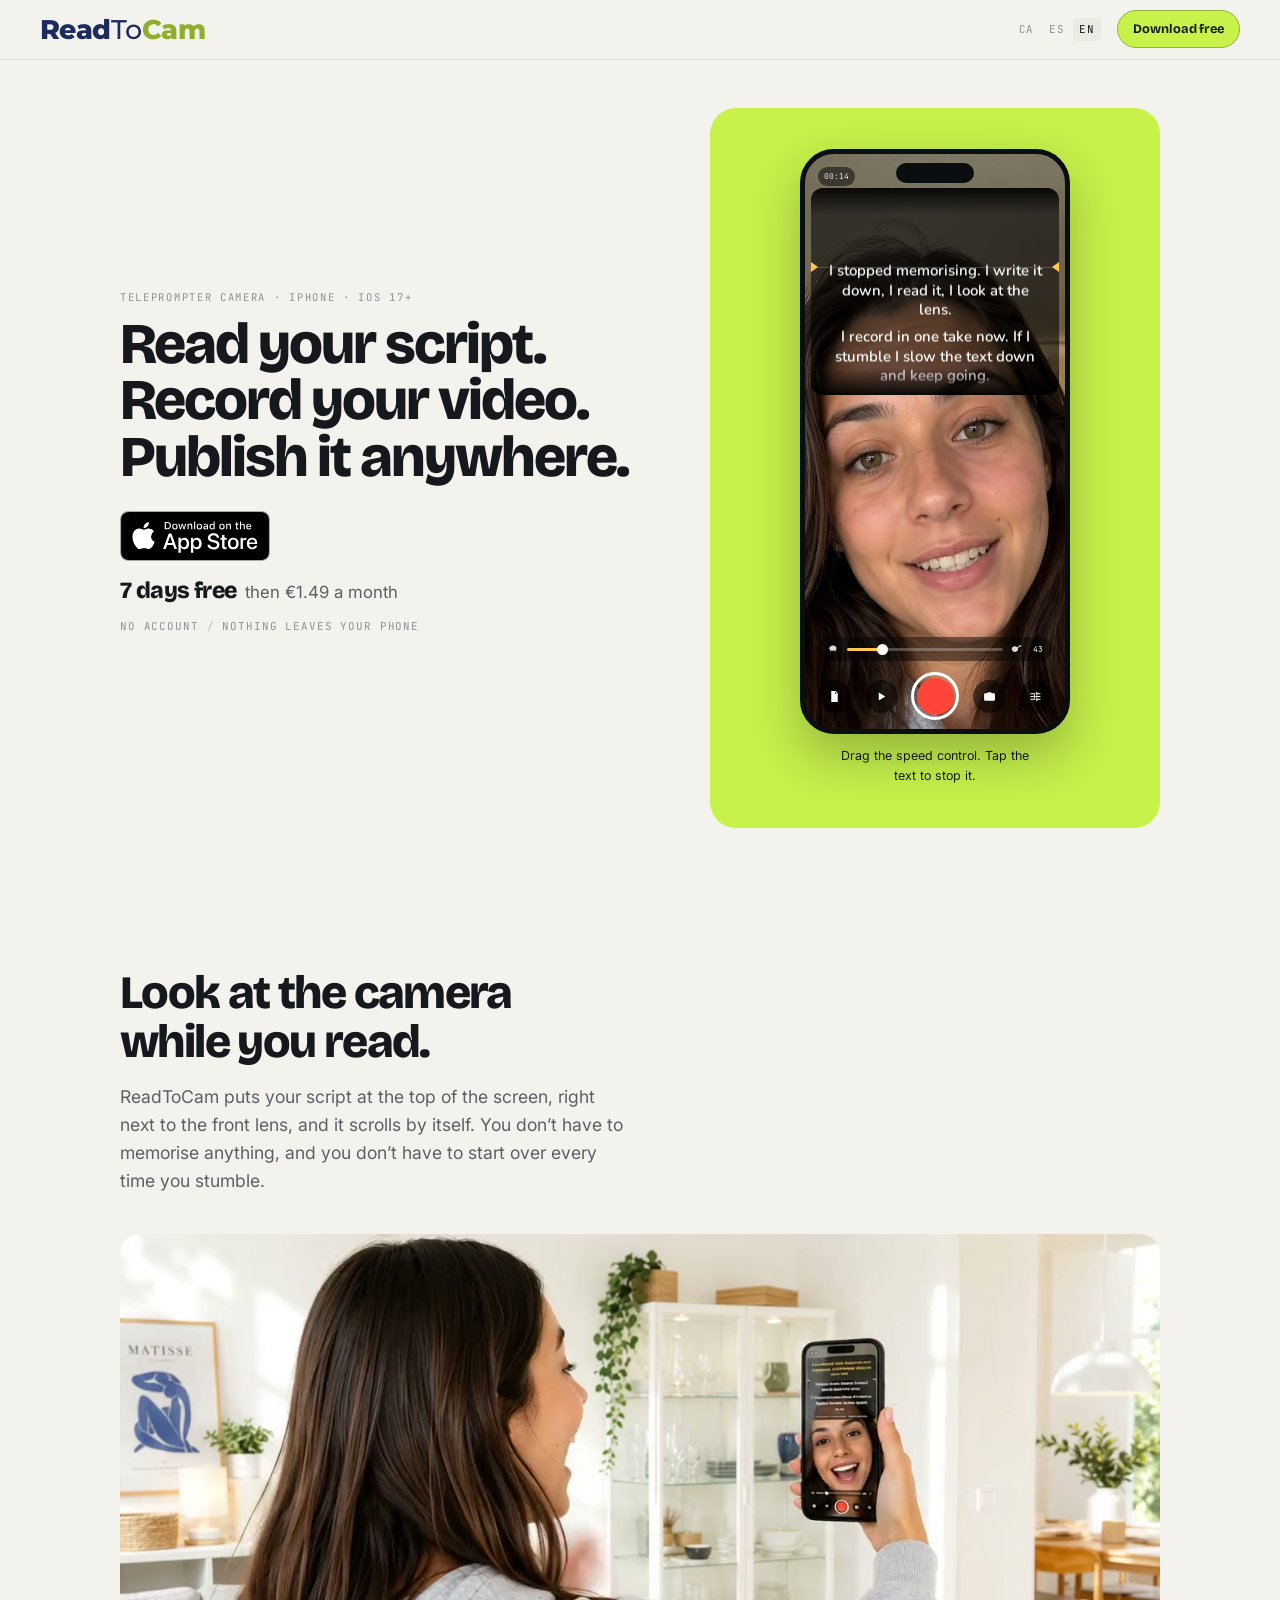
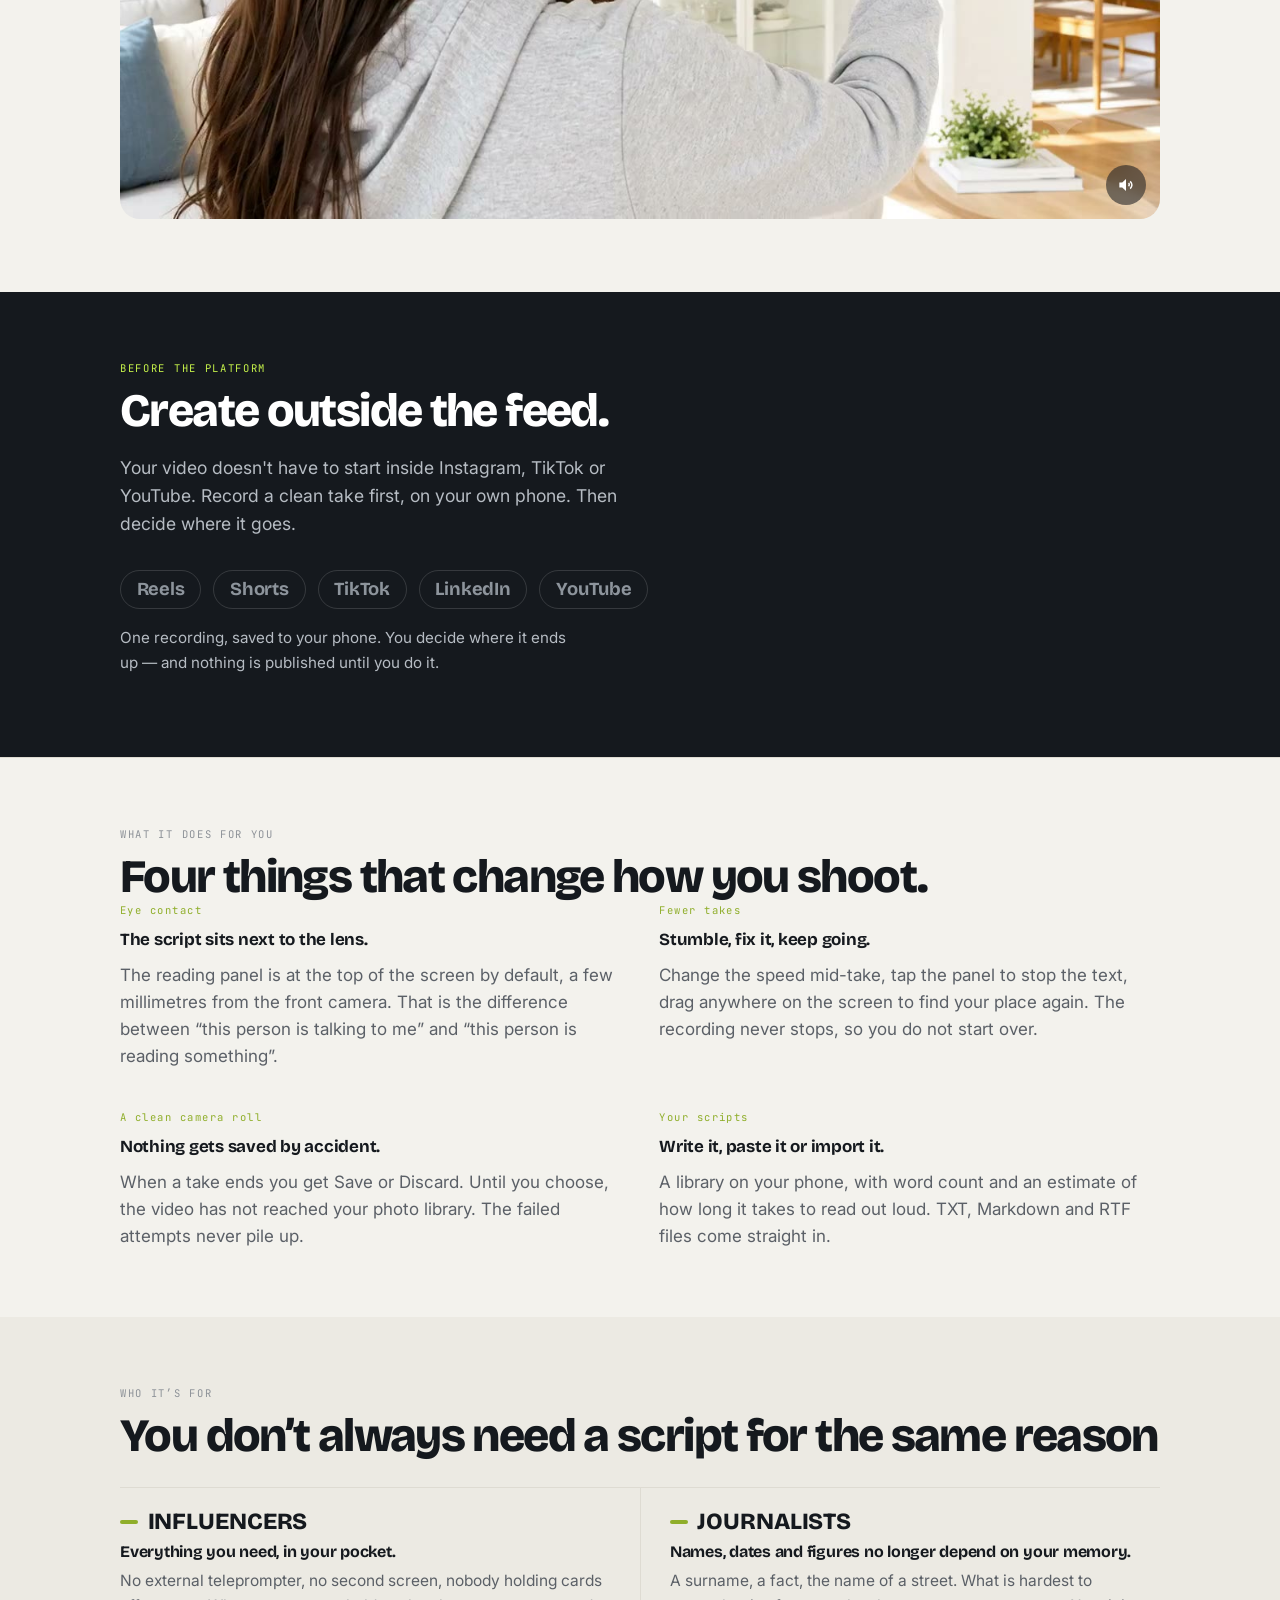
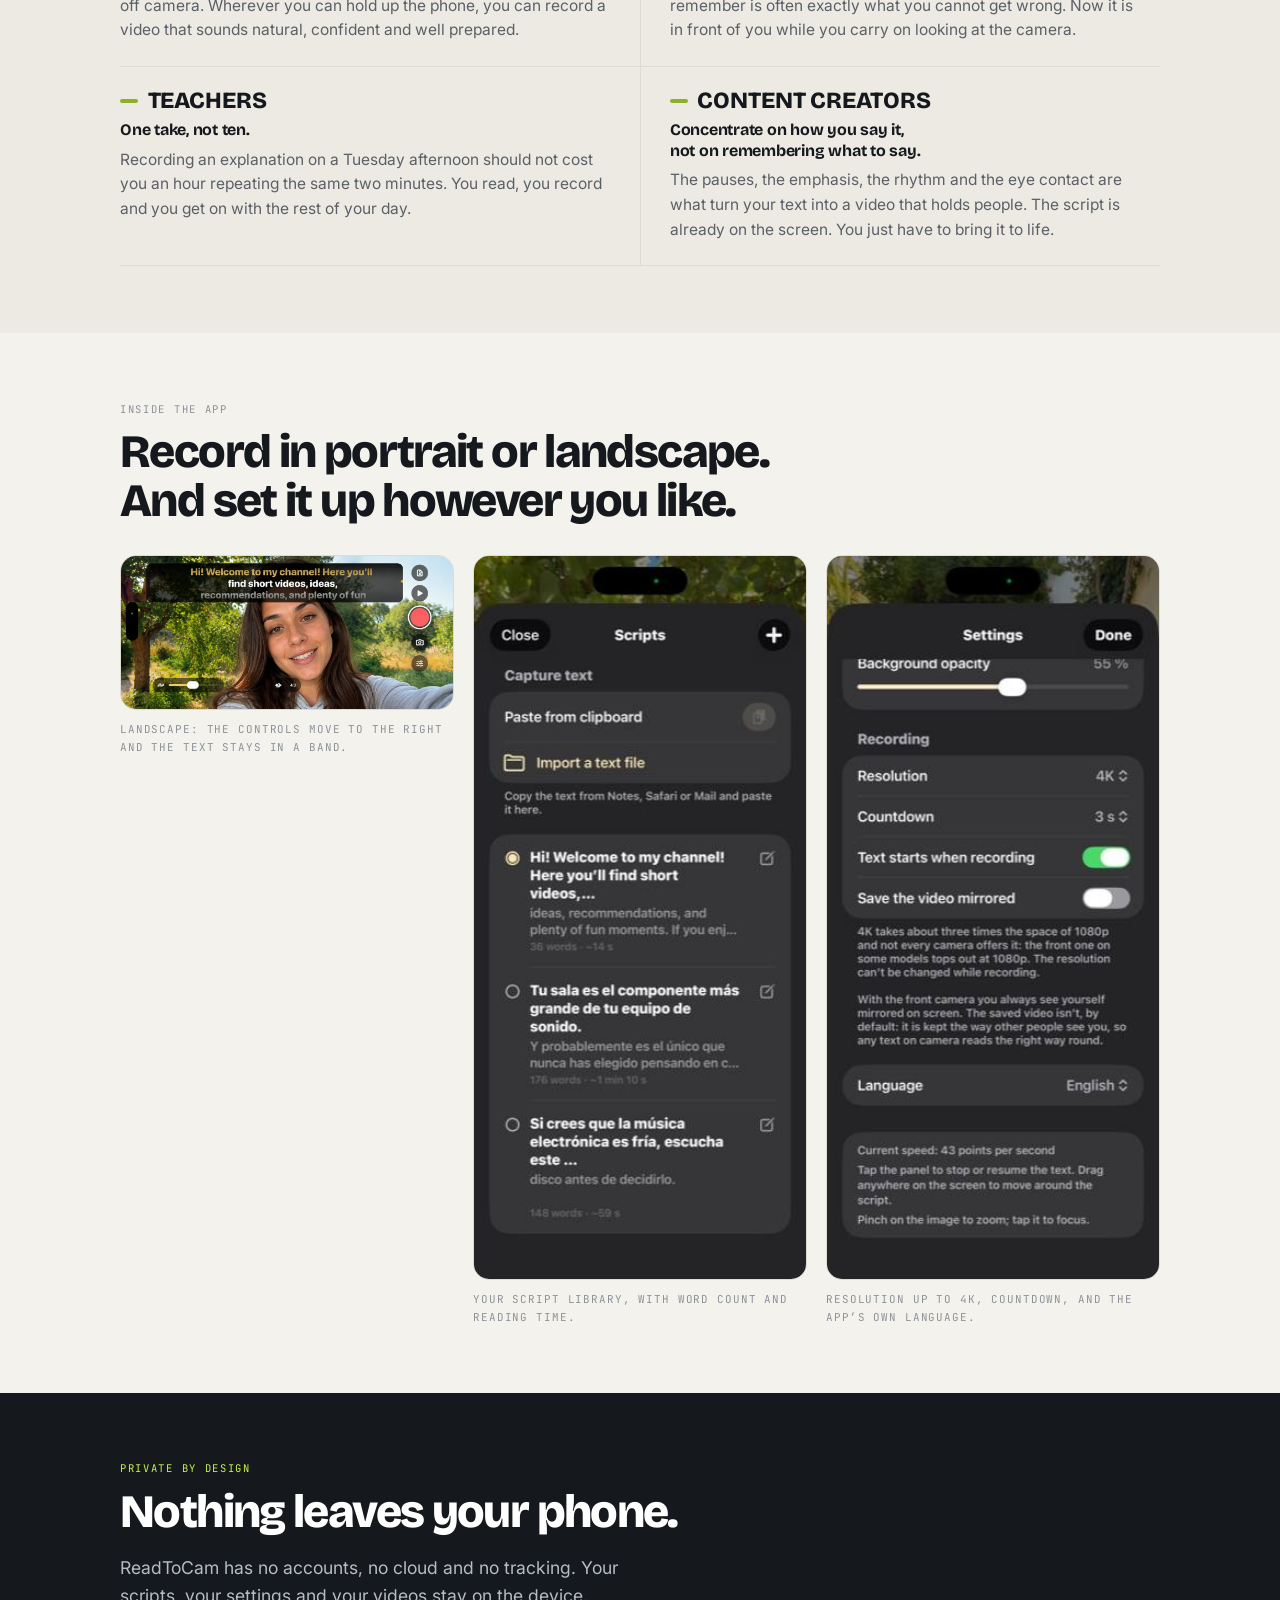
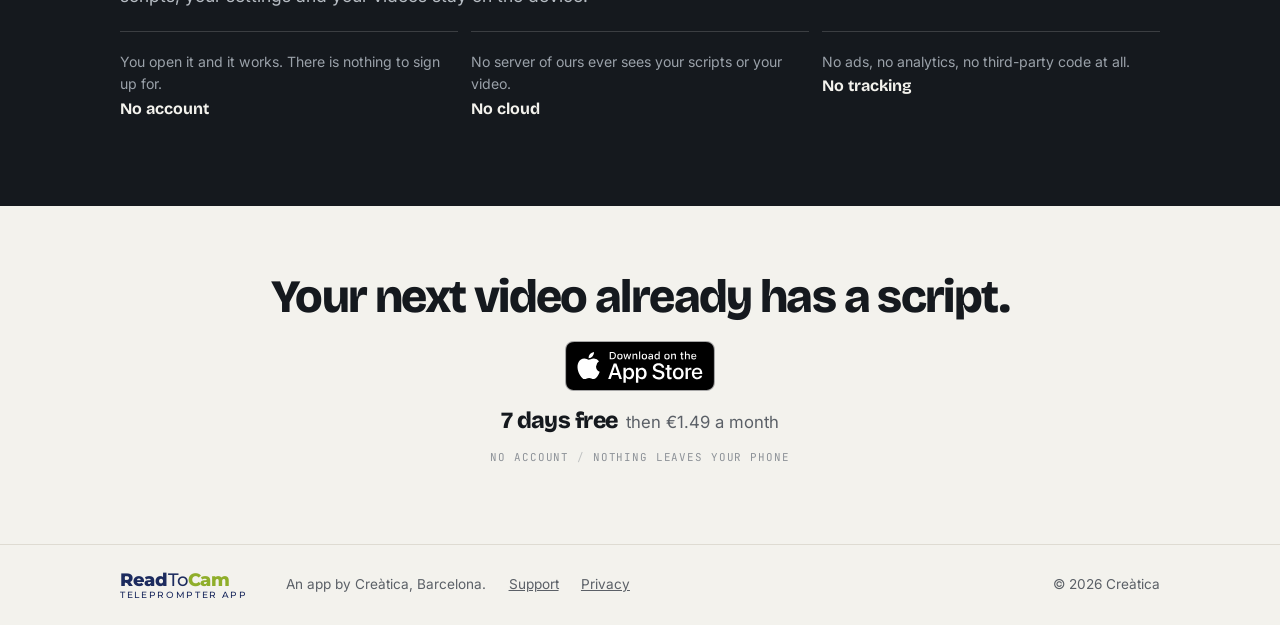
==== commit 6ea9d84f: "Posicionament nou: llegir, gravar i publicar on vulguis El titular deia què t'estalvies —memoritzar," ====
--- a/index.html
+++ b/index.html
@@ -3,11 +3,11 @@
 <head>
 <meta charset="utf-8">
 <meta name="viewport" content="width=device-width, initial-scale=1">
-<title>ReadToCam — Read your script and record.</title>
-<meta name="description" content="An iPhone app that records video with a built-in teleprompter. Your script sits next to the front lens, so you look at the camera while you read.">
+<title>ReadToCam — iPhone teleprompter camera for creators</title>
+<meta name="description" content="Read your script while you record on iPhone. The teleprompter sits next to the front lens, the video is saved to your phone, and you publish it wherever you want.">
 <link rel="canonical" href="https://readtocam.app/">
-<meta property="og:title" content="ReadToCam — Read your script and record.">
-<meta property="og:description" content="Your script sits next to the front lens. Look at the camera while you read. One take is enough.">
+<meta property="og:title" content="ReadToCam — iPhone teleprompter camera for creators">
+<meta property="og:description" content="Read your script while you record. The teleprompter sits next to the front lens, the video stays on your phone, and you publish it wherever you want.">
 <meta property="og:type" content="website">
 <meta property="og:url" content="https://readtocam.app/">
 <meta property="og:site_name" content="ReadToCam">
@@ -43,11 +43,11 @@
 <section class="hero">
   <div class="wrap hero-grid">
     <div>
-      <span class="eyebrow">iPhone · iOS 17+ · Creàtica</span>
+      <span class="eyebrow">Teleprompter camera · iPhone · iOS 17+</span>
       <h1 class="claim">
-        <span data-i18n="hero.title.1">Stop memorizing.</span>
-        <span data-i18n="hero.title.2">Stop repeating.</span>
-        <span data-i18n="hero.title.3">Just read and record.</span>
+        <span data-i18n="hero.title.1">Read your script.</span>
+        <span data-i18n="hero.title.2">Record your video.</span>
+        <span data-i18n="hero.title.3">Publish it anywhere.</span>
       </h1>
       <div class="hero-cta">
         <a class="badge" href="https://apps.apple.com/app/id6797649125">
@@ -104,7 +104,7 @@
 <section class="hero-2">
   <div class="wrap">
     <h2 data-i18n="hero.title2">Look at the camera while you read.</h2>
-    <p class="lede" data-i18n="hero.lede">ReadToCam puts your script at the top of the screen, right next to the front lens. It scrolls by itself. One take is enough.</p>
+    <p class="lede" data-i18n="hero.lede">ReadToCam puts your script at the top of the screen, right next to the front lens, and it scrolls by itself. You don’t have to memorise anything, and you don’t have to start over every time you stumble.</p>
     <figure class="in-use">
       <video src="assets/in-use.mp4" poster="assets/in-use-poster.jpg"
              width="1280" height="720" playsinline muted loop autoplay
@@ -116,6 +116,20 @@
         <svg class="on" viewBox="0 0 24 24" aria-hidden="true"><path d="M4 9h3.5L12 4.8v14.4L7.5 15H4V9Zm11.5 6.6-1.3-1.3 2.3-2.3-2.3-2.3 1.3-1.3 2.3 2.3 2.3-2.3 1.3 1.3-2.3 2.3 2.3 2.3-1.3 1.3-2.3-2.3-2.3 2.3Z"/></svg>
       </button>
     </figure>
+  </div>
+</section>
+
+<section class="dark">
+  <div class="wrap">
+    <span class="eyebrow" data-i18n="feed.eyebrow">Before the platform</span>
+    <h2 data-i18n="feed.title">Create outside the feed.</h2>
+    <p class="lede" data-i18n="feed.lede">Your video doesn't have to start inside Instagram, TikTok or YouTube. Record a clean take first, on your own phone. Then decide where it goes.</p>
+    <!-- Noms i prou. Posar-hi els logotips faria semblar que ReadToCam
+         hi publica sol, i el que fa és desar el vídeo al telèfon. -->
+    <p class="destins" aria-hidden="true">
+      <span>Reels</span><span>Shorts</span><span>TikTok</span><span>LinkedIn</span><span>YouTube</span>
+    </p>
+    <p class="destins-peu" data-i18n="feed.peu">One recording, saved to your phone. You decide where it ends up — and nothing is published until you do it.</p>
   </div>
 </section>
 
@@ -220,7 +234,7 @@
 
 <section class="close">
   <div class="wrap">
-    <h2 data-i18n="close.title">Read your script and record.</h2>
+    <h2 data-i18n="close.title">Your next video already has a script.</h2>
     <div class="hero-cta">
       <a class="badge" href="https://apps.apple.com/app/id6797649125">
         <img src="assets/badge-en.svg" alt="Download on the App Store"
--- a/css/style.css
+++ b/css/style.css
@@ -138,7 +138,10 @@
    llarga en els tres idiomes ("Just read and record.") dins la columna, que
    al voltant dels 900 px és quan es queda més estreta. */
 .claim span { display: block; }
-.hero .claim { font-size: clamp(2.1rem, 5vw, 3.6rem); }
+/* 4,7vw i no 5: la línia més llarga de les tres —el castellà— ocupava el
+   99% de la columna, i com que la lletra i la columna creixen totes dues
+   amb la finestra, es partia a qualsevol amplada. Amb això hi ha marge. */
+.hero .claim { font-size: clamp(2.1rem, 4.7vw, 3.6rem); }
 .hero .claim + .hero-cta { margin-top: 1.6rem; }
 .hero p.lede { margin: .9rem 0 1.4rem; }
 .hero-cta { display: flex; flex-wrap: wrap; align-items: center; gap: .9rem; }
@@ -438,3 +441,26 @@
 .faq summary::after { content: "+"; margin-left: auto; color: var(--lime-deep); font-family: var(--mono); }
 .faq details[open] summary::after { content: "–"; }
 .faq details p { margin: 0 0 1.15rem; }
+
+/* ---------- crea fora del feed ---------- */
+
+/* Els noms de les xarxes, no els seus logotips: aquí són on acaba el
+   vídeo, no socis ni integracions. Amb els logos semblaria que l'app hi
+   publica sola, i el que fa és desar-lo al carret. */
+.destins {
+  display: flex; flex-wrap: wrap; gap: .5rem .75rem;
+  margin-top: clamp(1.4rem, 3vw, 2rem);
+}
+.destins span {
+  font-family: var(--display); font-weight: 700;
+  font-size: clamp(.95rem, 1.7vw, 1.15rem);
+  letter-spacing: -.01em; line-height: 1;
+  color: #8d949c;              /* tots iguals i apagats: cap no és soci nostre */
+  padding: .5em .85em; border-radius: 999px;
+  border: 1px solid rgba(255,255,255,.14);
+}
+
+.destins-peu {
+  margin-top: 1.1rem; max-width: 46ch;
+  font-size: .95rem; color: #9aa1a9;
+}
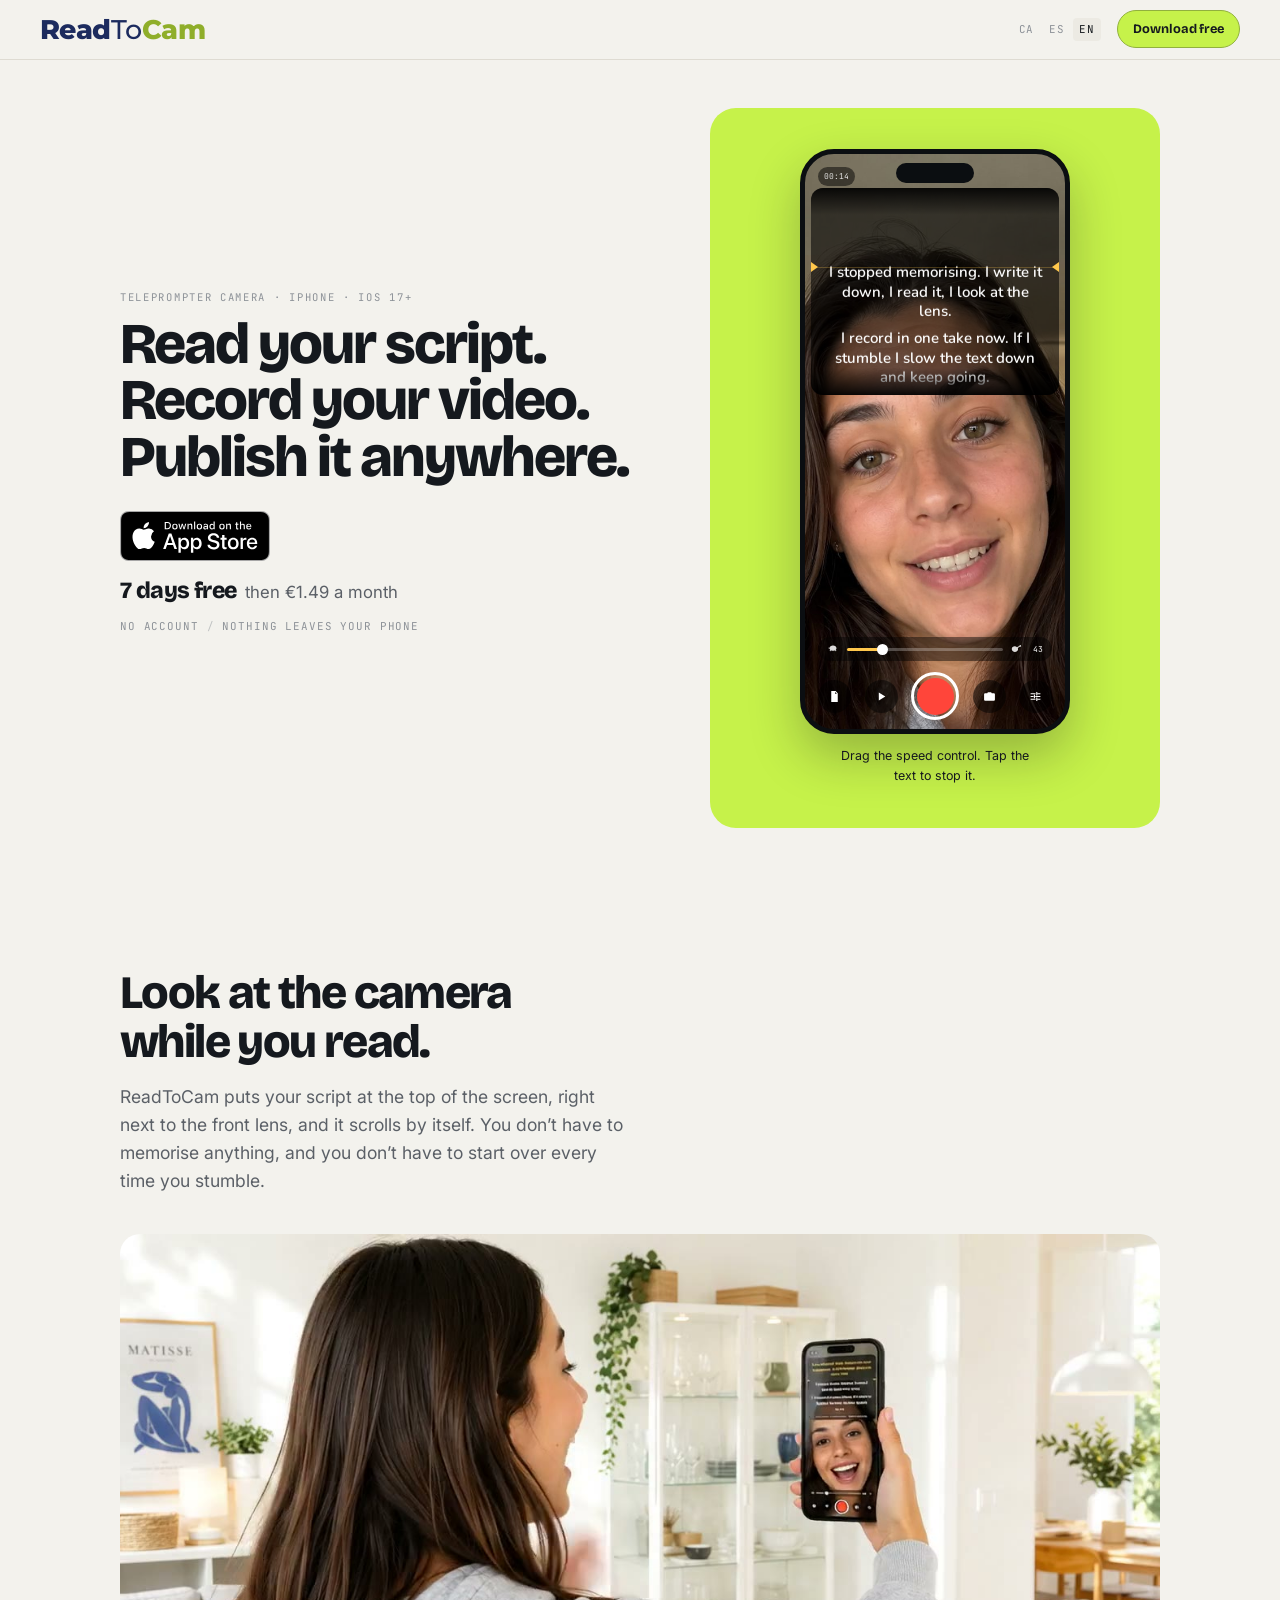
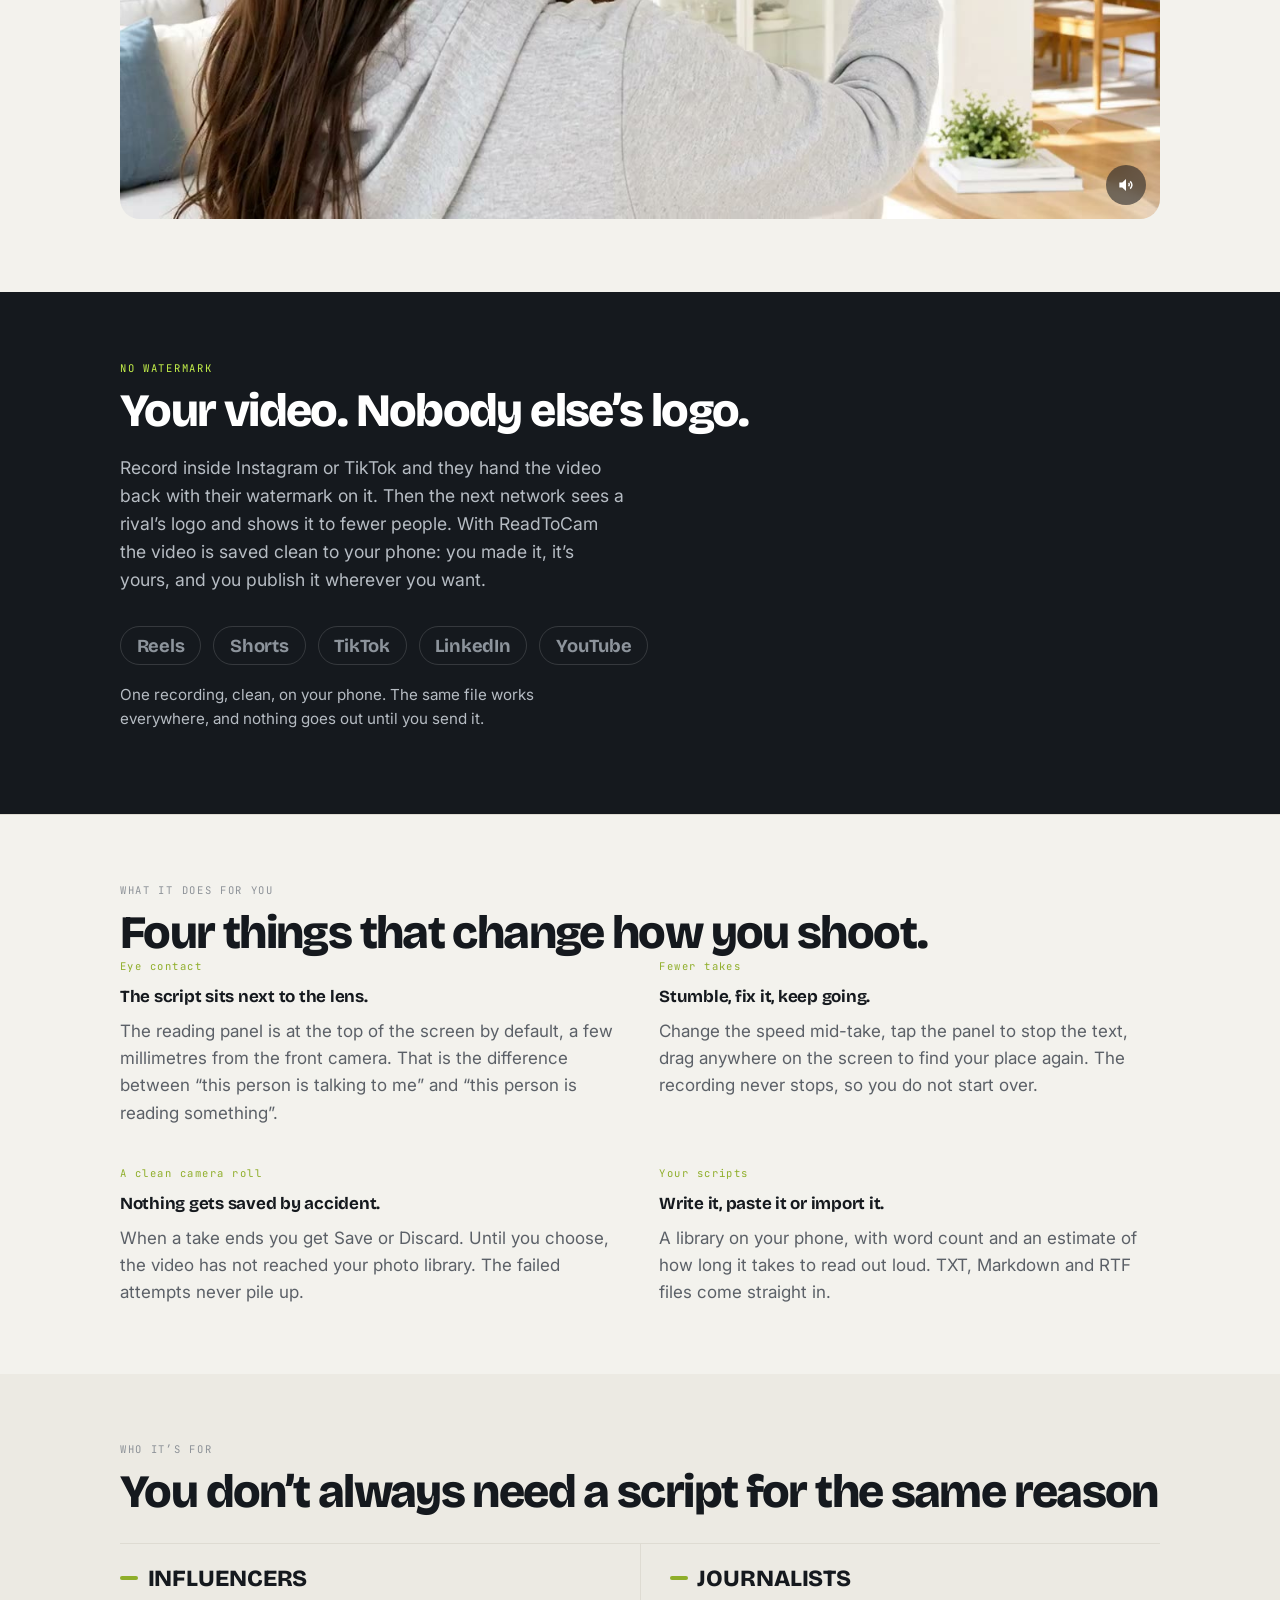
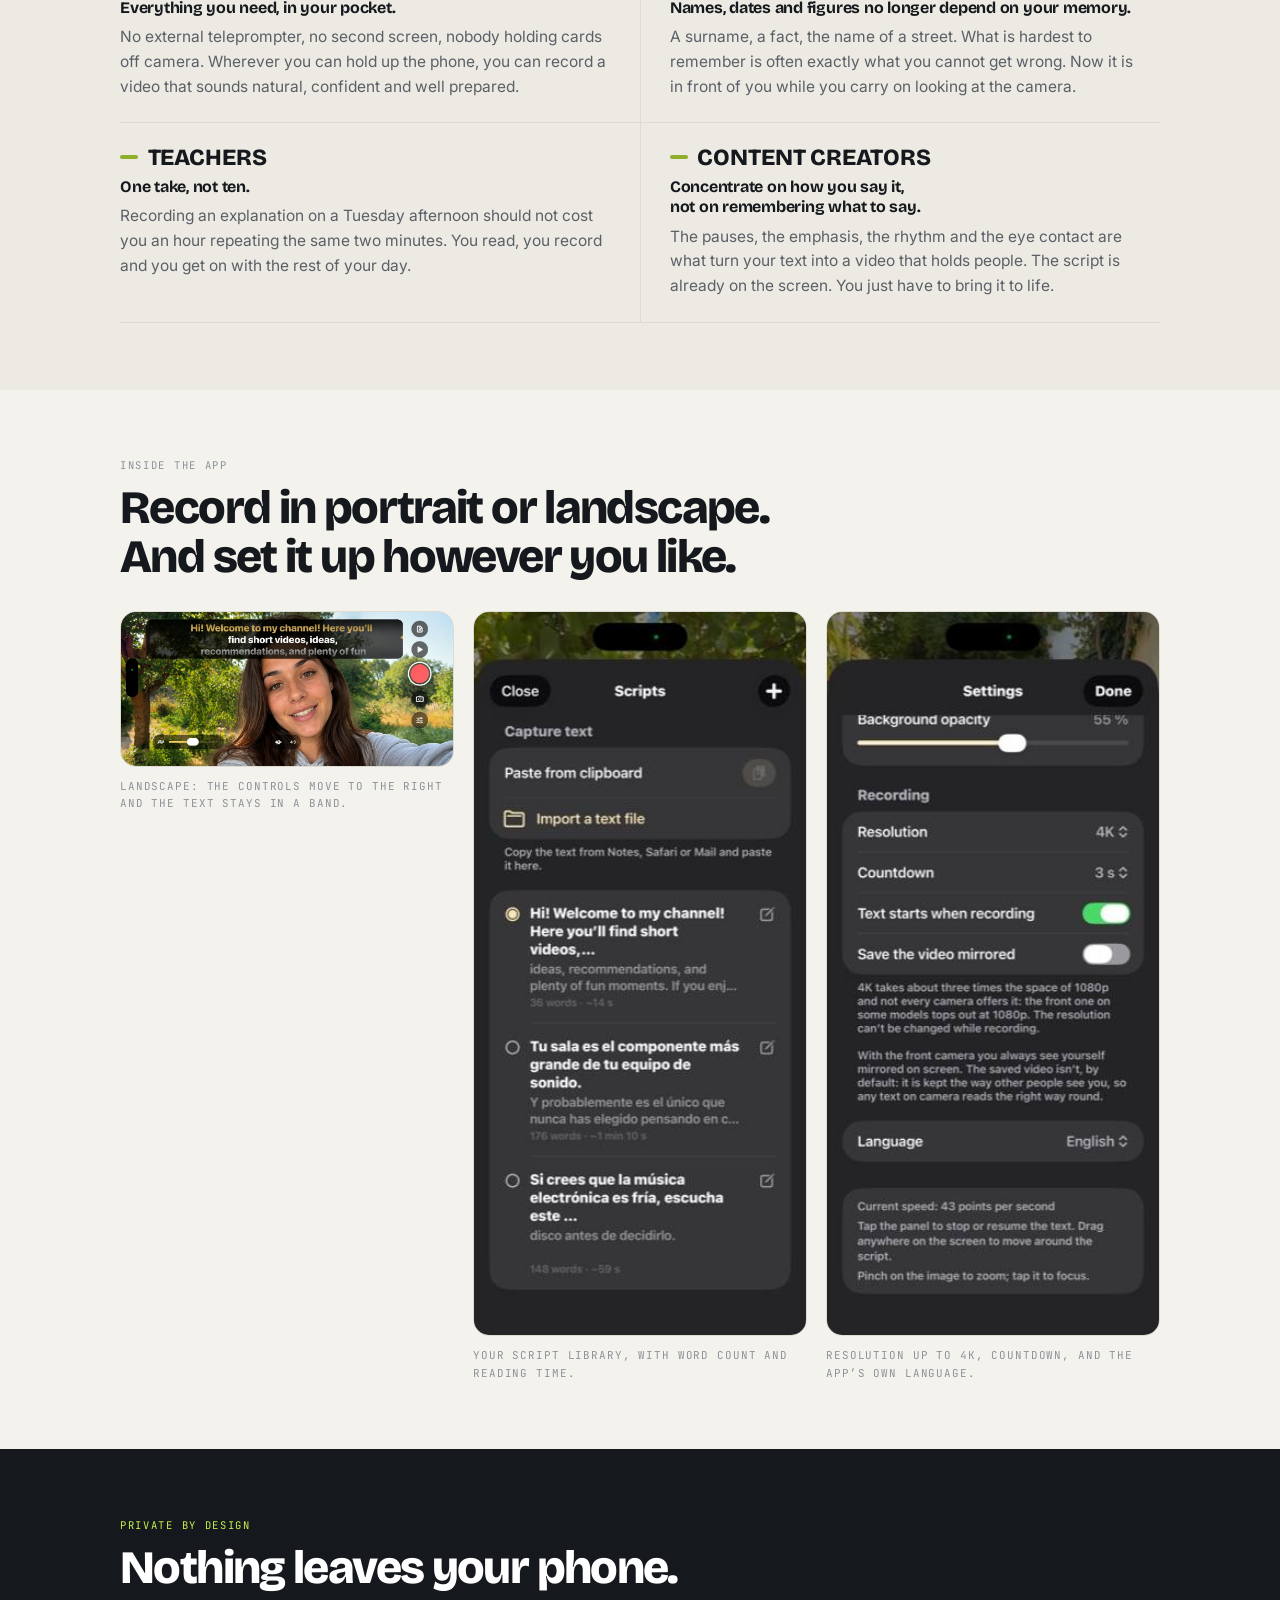
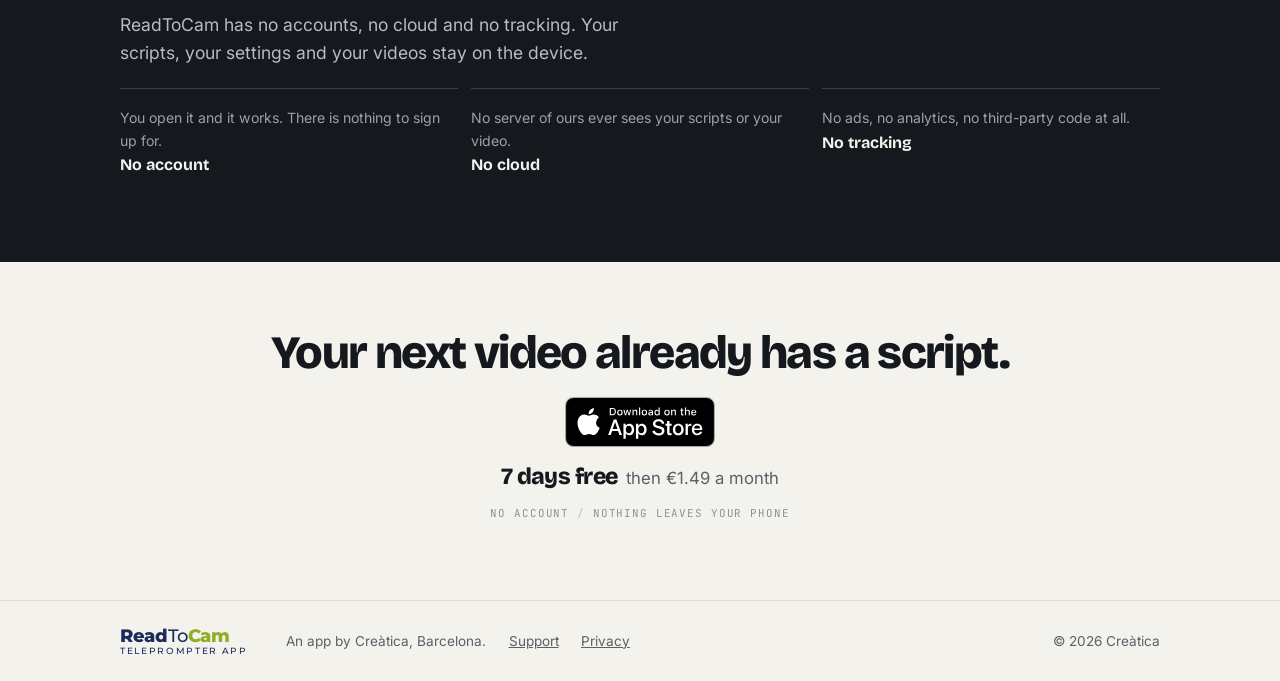
==== commit 63d21891: "La secció del feed diu la raó de debò: la marca d'aigua «Crea fora del feed» era jerga i no s'enteni" ====
--- a/index.html
+++ b/index.html
@@ -121,15 +121,15 @@
 
 <section class="dark">
   <div class="wrap">
-    <span class="eyebrow" data-i18n="feed.eyebrow">Before the platform</span>
-    <h2 data-i18n="feed.title">Create outside the feed.</h2>
-    <p class="lede" data-i18n="feed.lede">Your video doesn't have to start inside Instagram, TikTok or YouTube. Record a clean take first, on your own phone. Then decide where it goes.</p>
+    <span class="eyebrow" data-i18n="feed.eyebrow">No watermark</span>
+    <h2 data-i18n="feed.title">Your video. Nobody else’s logo.</h2>
+    <p class="lede" data-i18n="feed.lede">Record inside Instagram or TikTok and they hand the video back with their watermark on it. Then the next network sees a rival’s logo and shows it to fewer people. With ReadToCam the video is saved clean to your phone: you made it, it’s yours, and you publish it wherever you want.</p>
     <!-- Noms i prou. Posar-hi els logotips faria semblar que ReadToCam
          hi publica sol, i el que fa és desar el vídeo al telèfon. -->
     <p class="destins" aria-hidden="true">
       <span>Reels</span><span>Shorts</span><span>TikTok</span><span>LinkedIn</span><span>YouTube</span>
     </p>
-    <p class="destins-peu" data-i18n="feed.peu">One recording, saved to your phone. You decide where it ends up — and nothing is published until you do it.</p>
+    <p class="destins-peu" data-i18n="feed.peu">One recording, clean, on your phone. The same file works everywhere, and nothing goes out until you send it.</p>
   </div>
 </section>
 
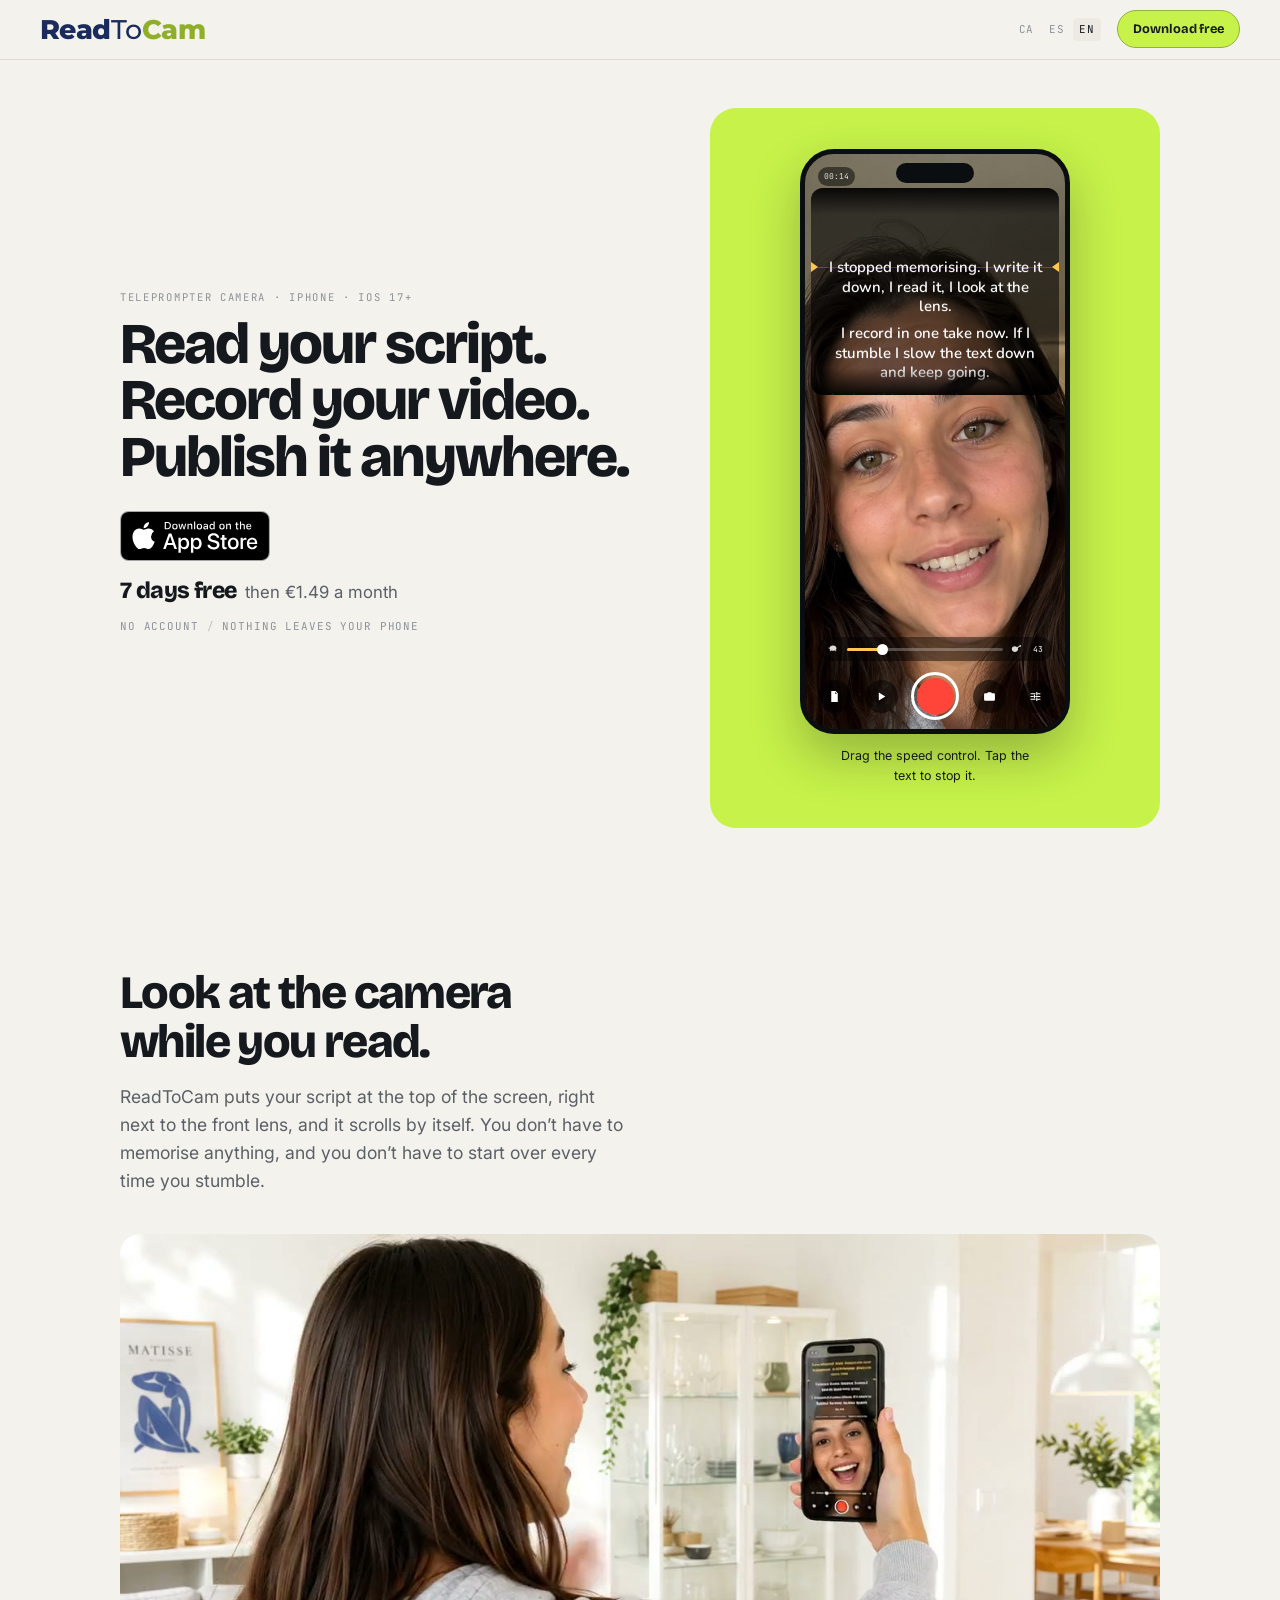
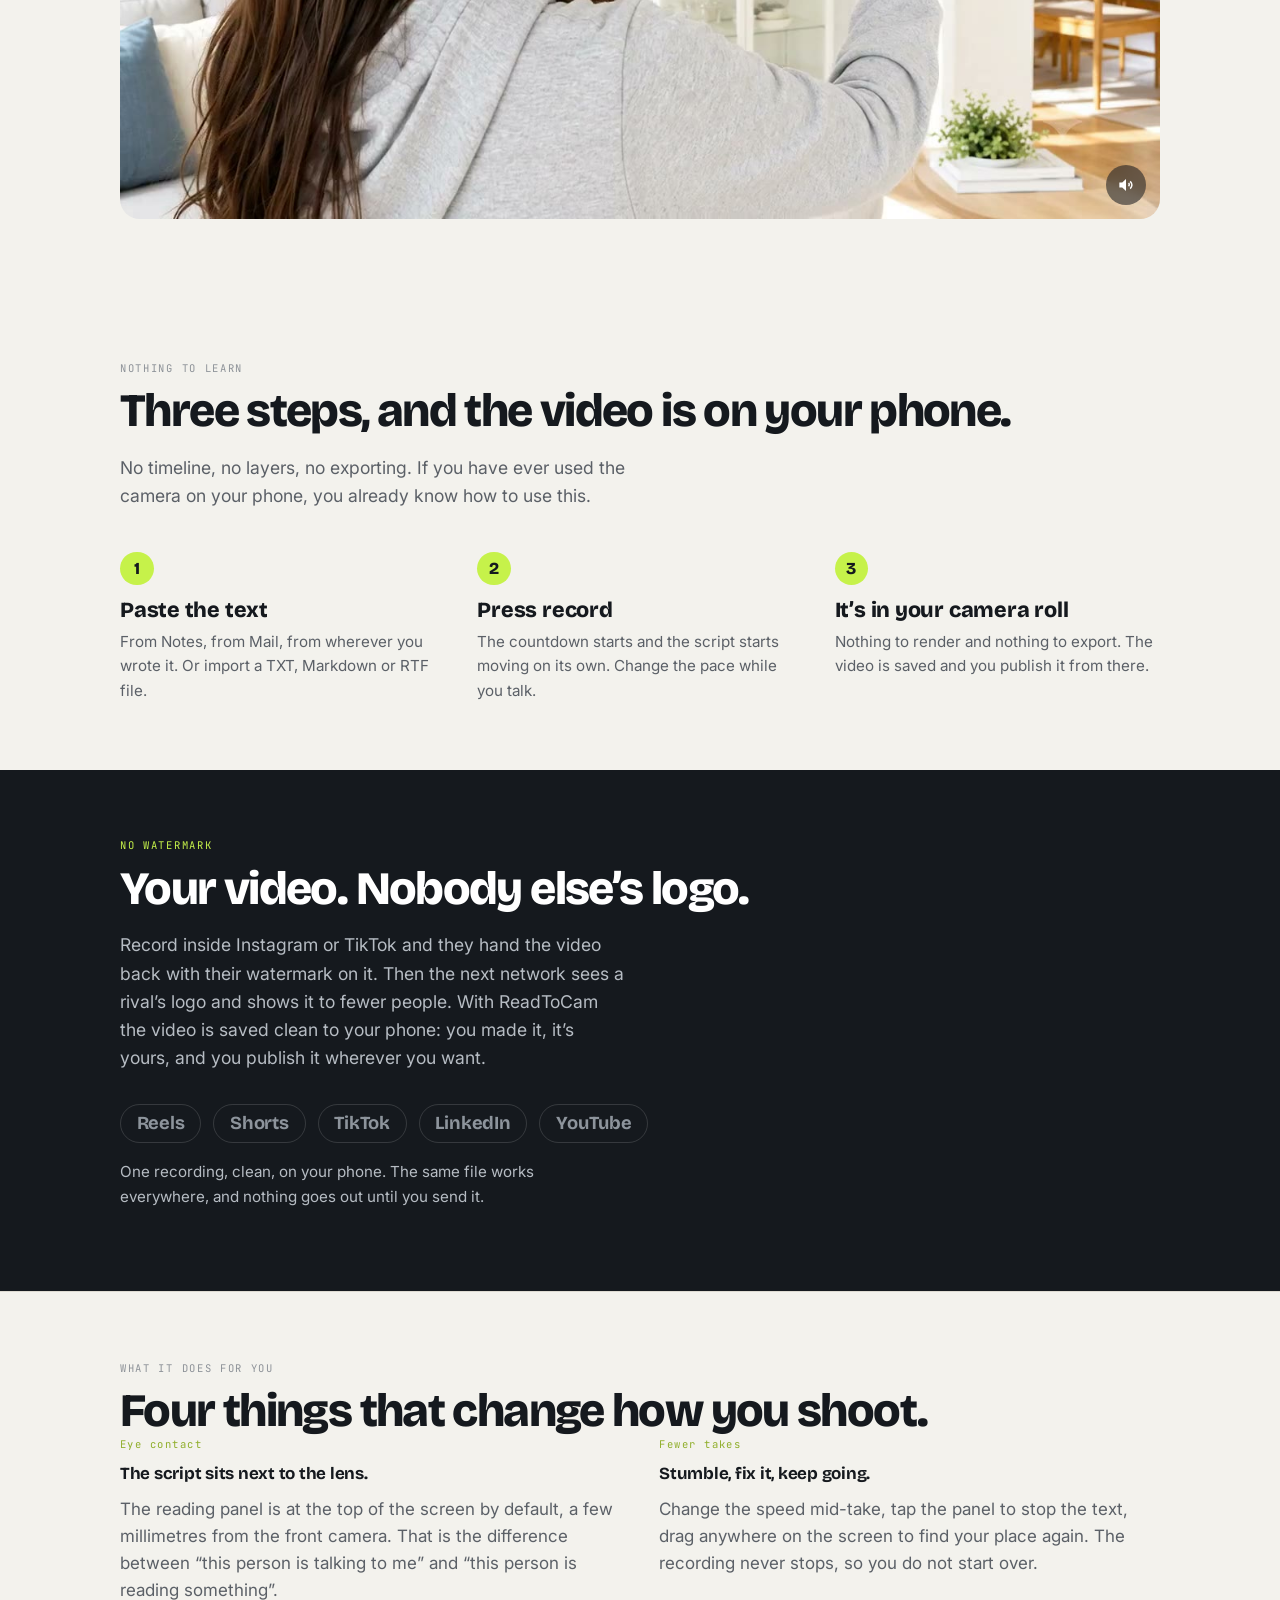
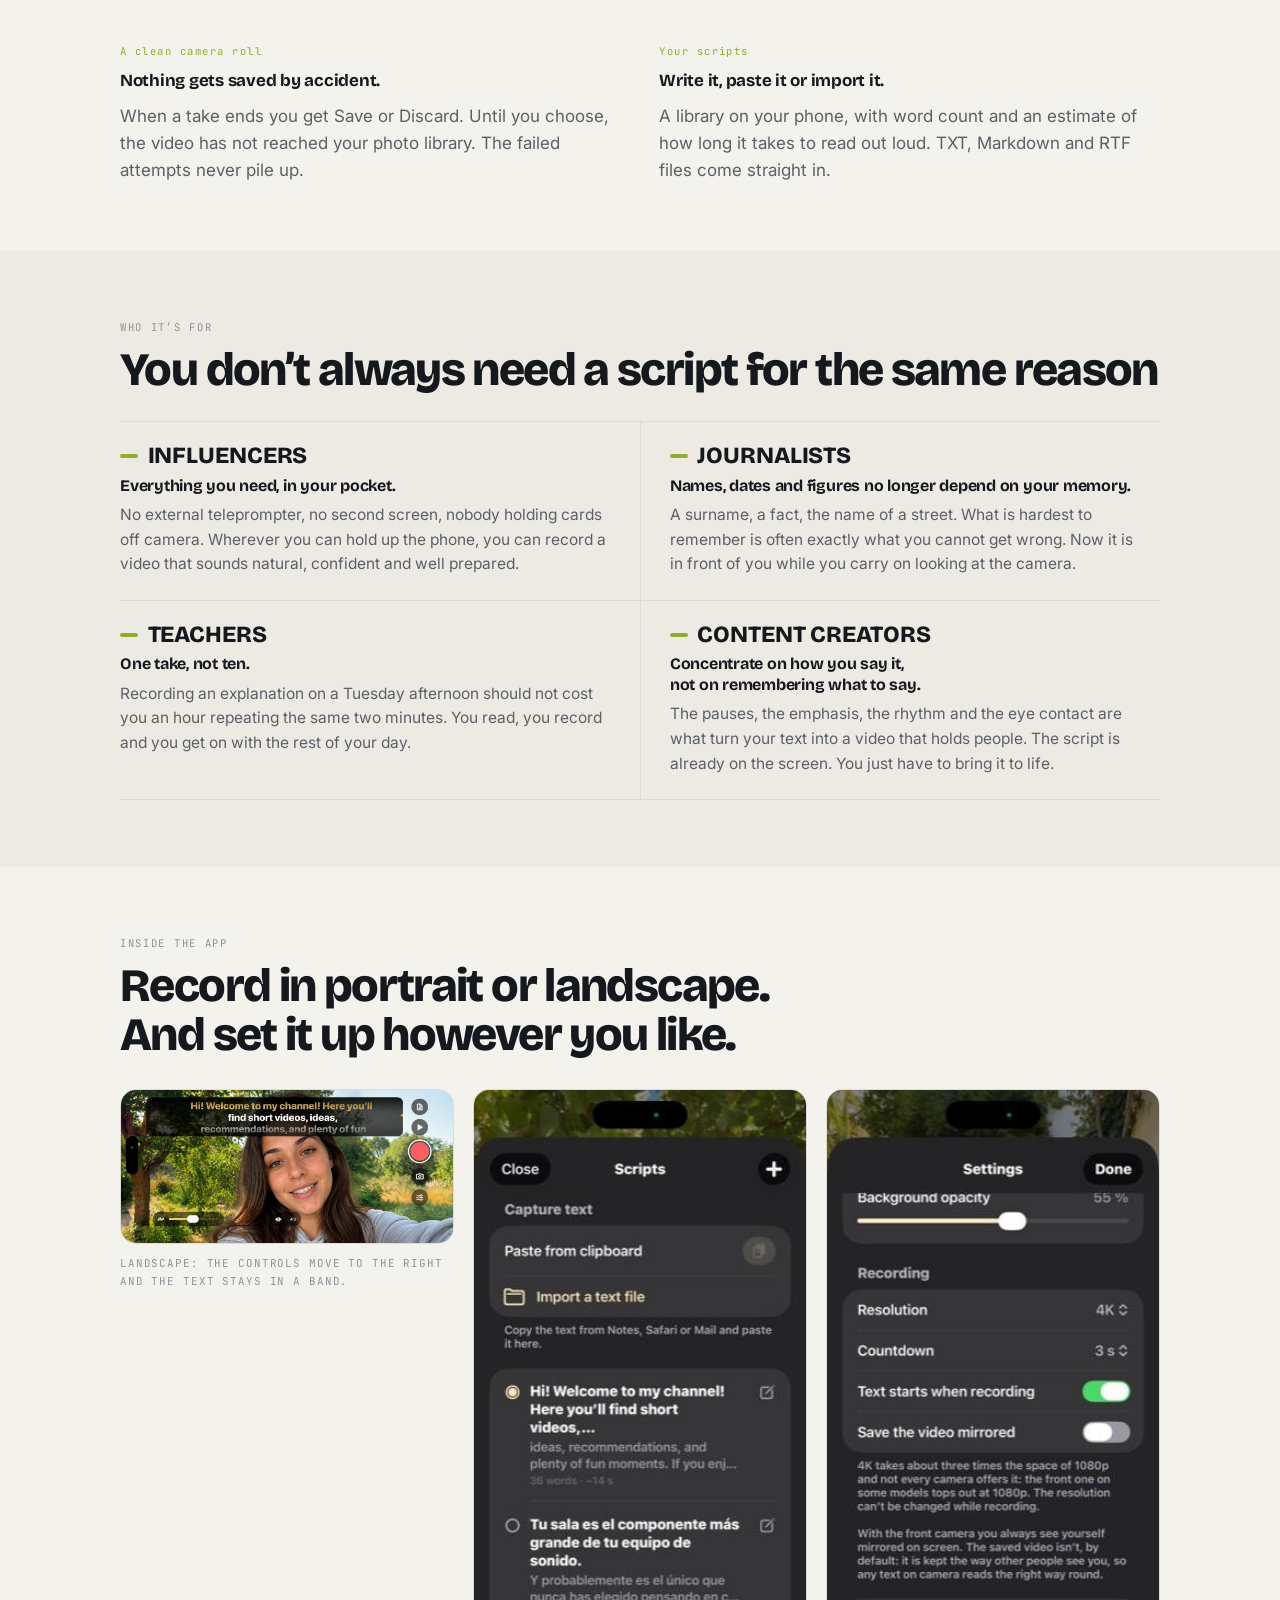
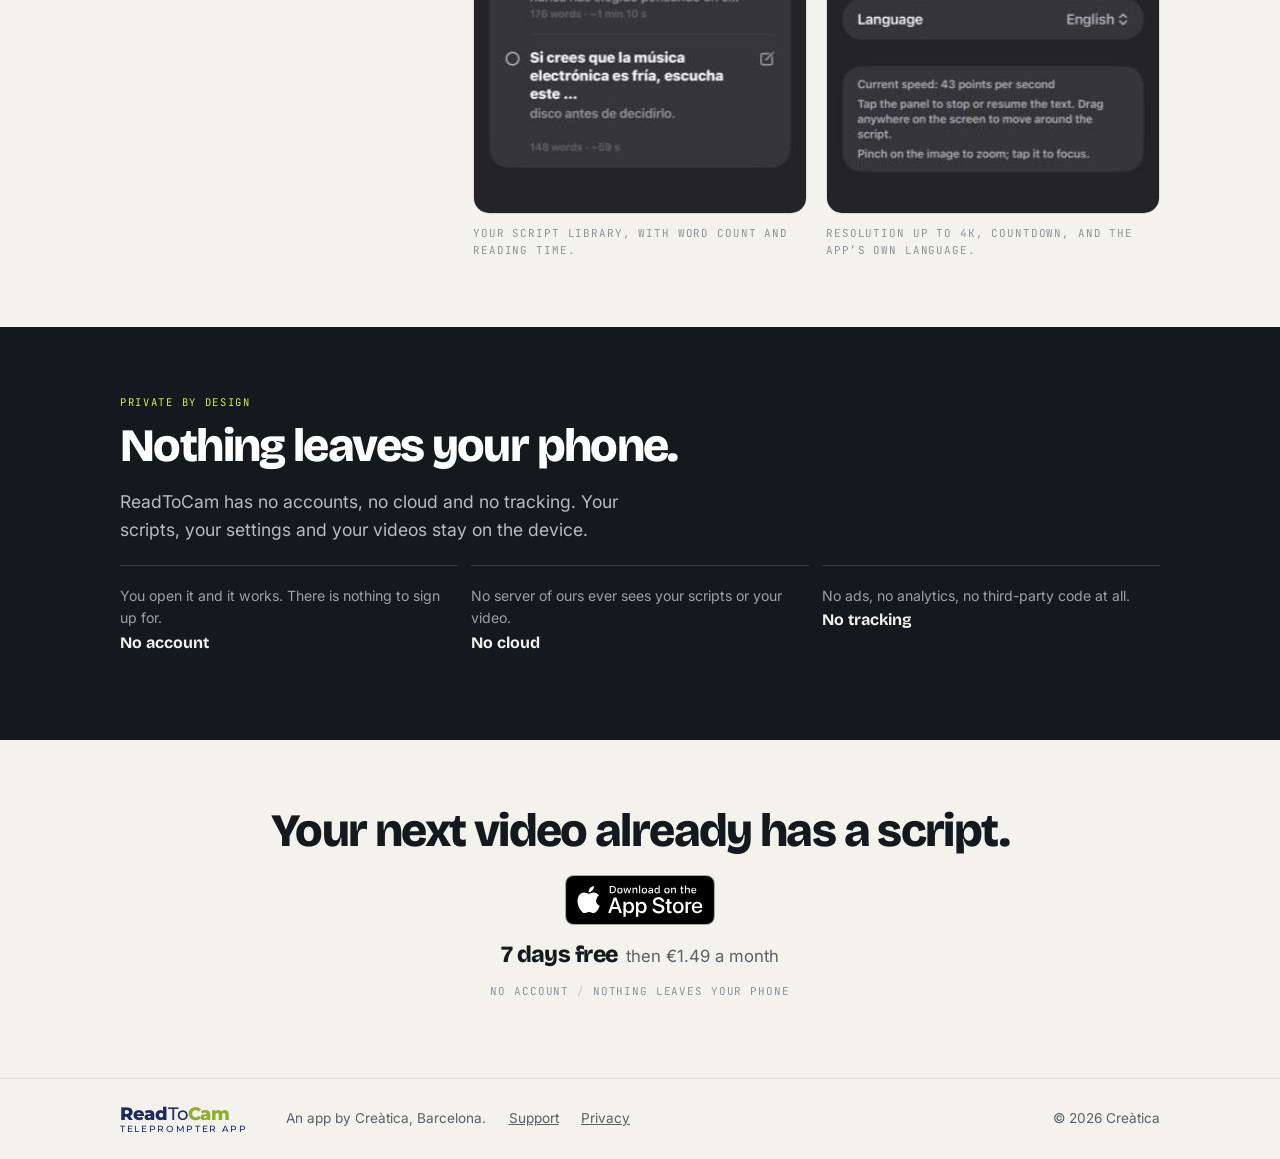
==== commit 8c19f8cc: "Les tres passes: no cal aprendre cap programa Enganxes el text, prems gravar i el vídeo és a la gale" ====
--- a/index.html
+++ b/index.html
@@ -119,6 +119,28 @@
   </div>
 </section>
 
+<section class="passes">
+  <div class="wrap">
+    <span class="eyebrow" data-i18n="passes.eyebrow">Nothing to learn</span>
+    <h2 data-i18n="passes.title">Three steps, and the video is on your phone.</h2>
+    <p class="lede" data-i18n="passes.lede">No timeline, no layers, no exporting. If you have ever used the camera on your phone, you already know how to use this.</p>
+    <ol class="passes-list">
+      <li>
+        <h3 data-i18n="passes.1">Paste the text</h3>
+        <p data-i18n="passes.1.desc">From Notes, from Mail, from wherever you wrote it. Or import a TXT, Markdown or RTF file.</p>
+      </li>
+      <li>
+        <h3 data-i18n="passes.2">Press record</h3>
+        <p data-i18n="passes.2.desc">The countdown starts and the script starts moving on its own. Change the pace while you talk.</p>
+      </li>
+      <li>
+        <h3 data-i18n="passes.3">It’s in your camera roll</h3>
+        <p data-i18n="passes.3.desc">Nothing to render and nothing to export. The video is saved and you publish it from there.</p>
+      </li>
+    </ol>
+  </div>
+</section>
+
 <section class="dark">
   <div class="wrap">
     <span class="eyebrow" data-i18n="feed.eyebrow">No watermark</span>
--- a/css/style.css
+++ b/css/style.css
@@ -464,3 +464,28 @@
   margin-top: 1.1rem; max-width: 46ch;
   font-size: .95rem; color: #9aa1a9;
 }
+
+/* ---------- les tres passes ---------- */
+
+.passes-list {
+  counter-reset: passa; list-style: none;
+  display: grid; gap: 1.6rem; margin: clamp(1.8rem, 4vw, 2.6rem) 0 0; padding: 0;
+}
+@media (min-width: 760px) { .passes-list { grid-template-columns: repeat(3, 1fr); gap: 2rem; } }
+
+/* El número el posa el comptador i no l'HTML: si algun dia se'n mou una
+   d'ordre, no cal tocar res. */
+.passes-list li { counter-increment: passa; }
+.passes-list li::before {
+  content: counter(passa);
+  display: block; margin-bottom: .7rem;
+  font-family: var(--display); font-weight: 800; font-size: 1.05rem;
+  width: 2.1rem; height: 2.1rem; line-height: 2.1rem; text-align: center;
+  border-radius: 50%; background: var(--lime); color: var(--dark);
+}
+.passes-list h3 {
+  font-family: var(--display); font-weight: 800;
+  font-size: clamp(1.15rem, 2.2vw, 1.35rem);
+  letter-spacing: -.01em; margin: 0 0 .35rem;
+}
+.passes-list p { font-size: .95rem; color: var(--ink-soft); margin: 0; }
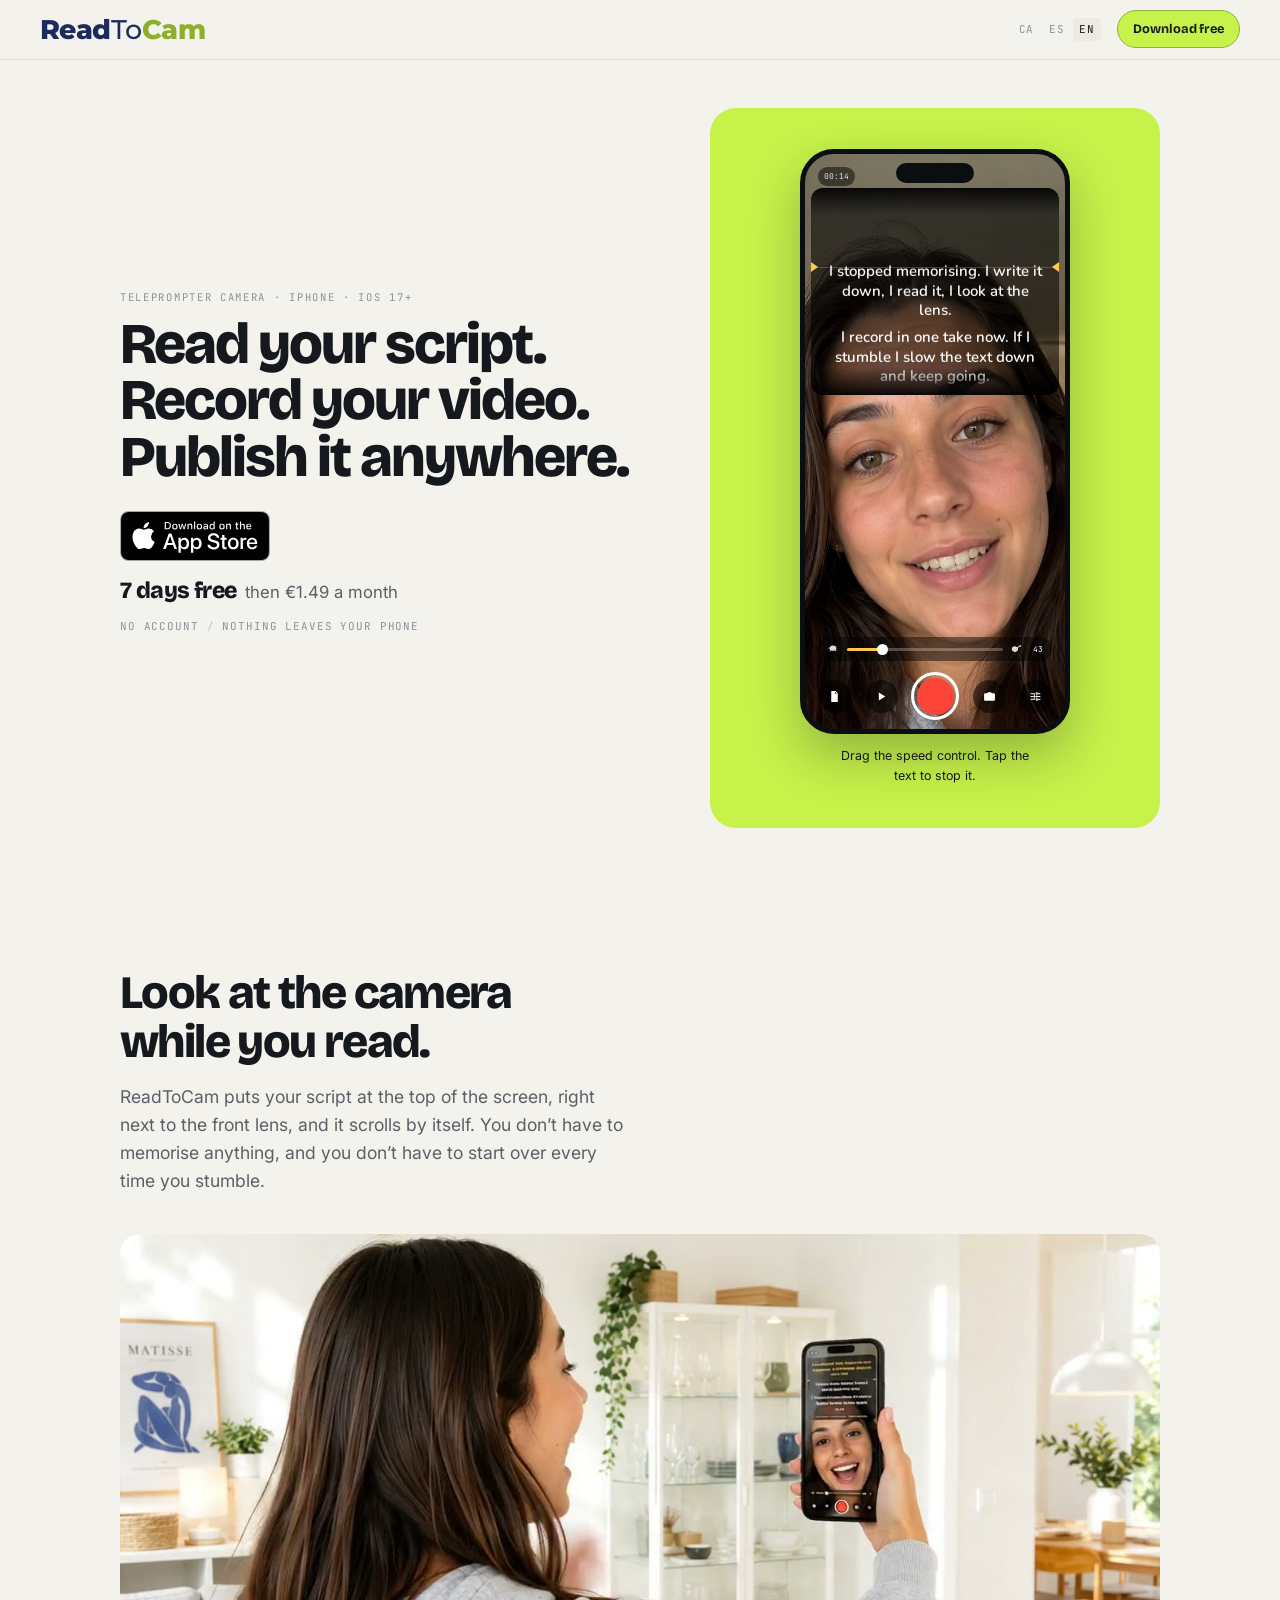
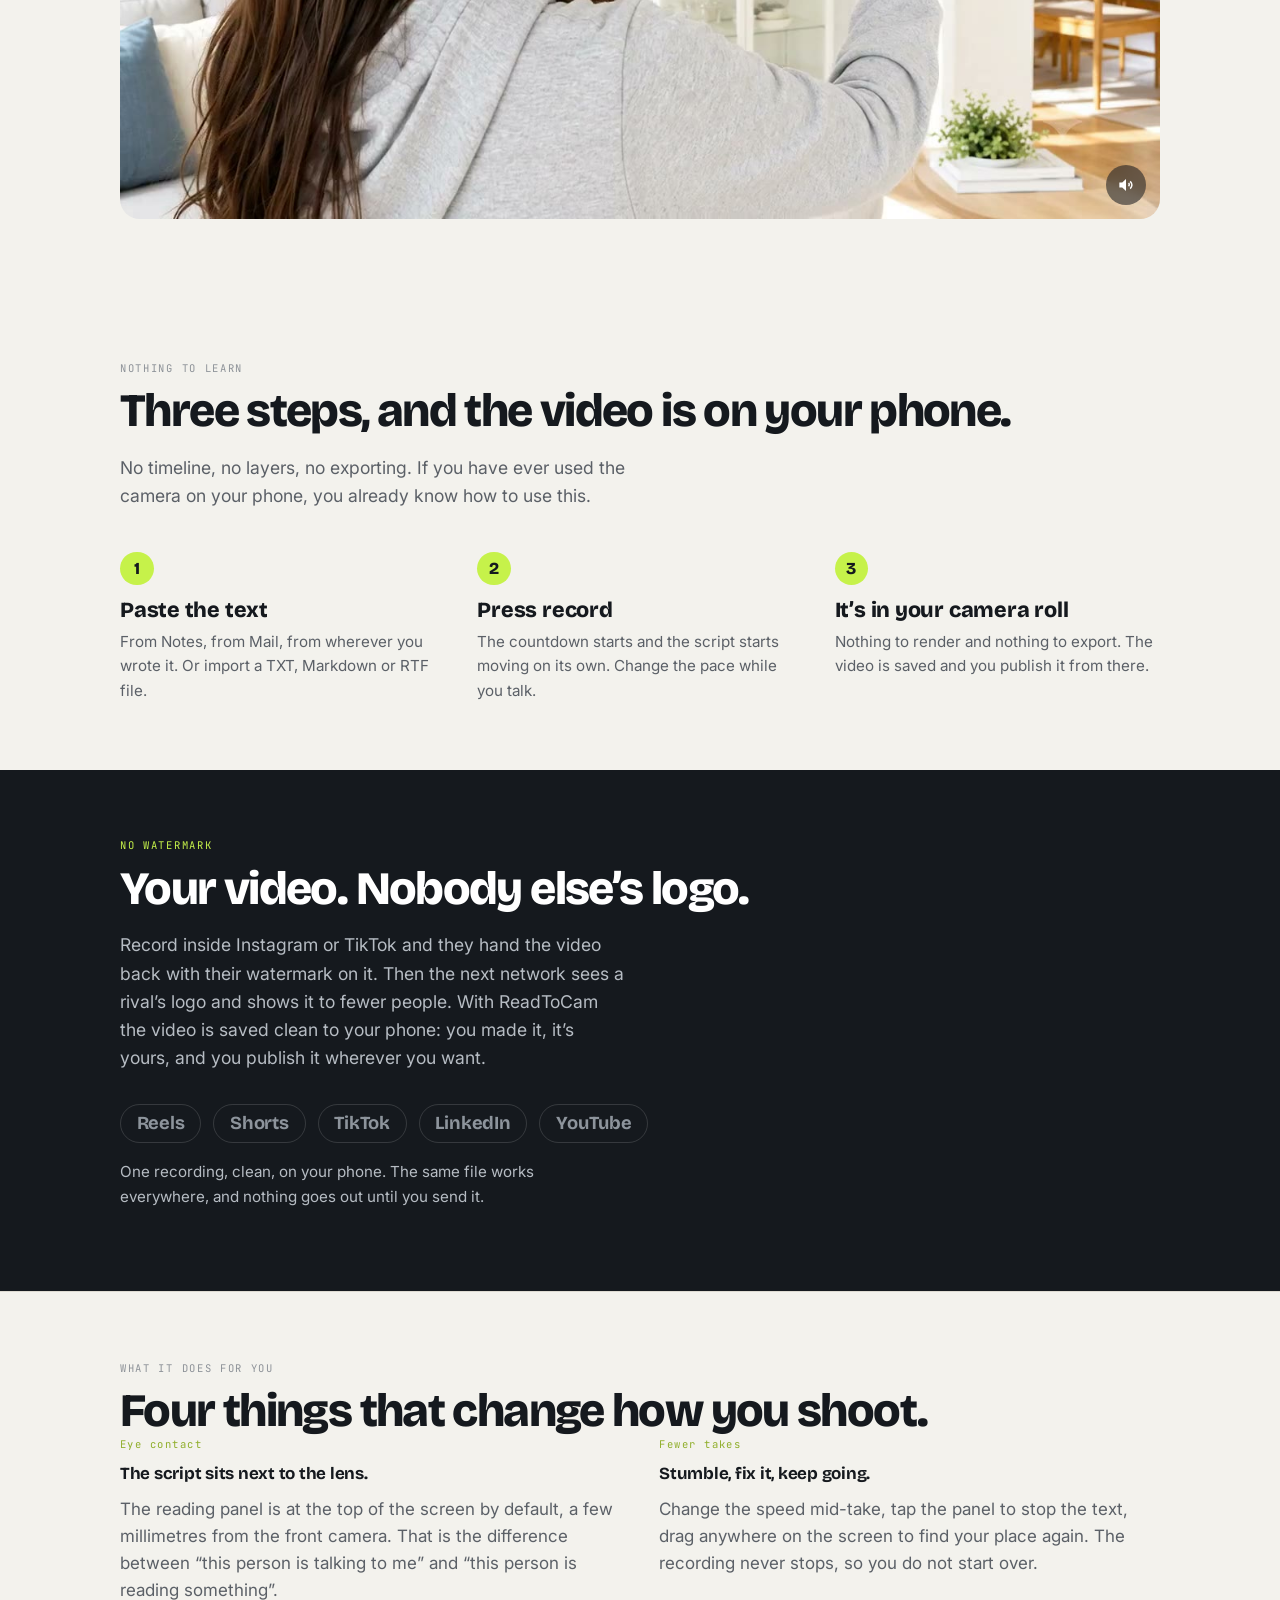
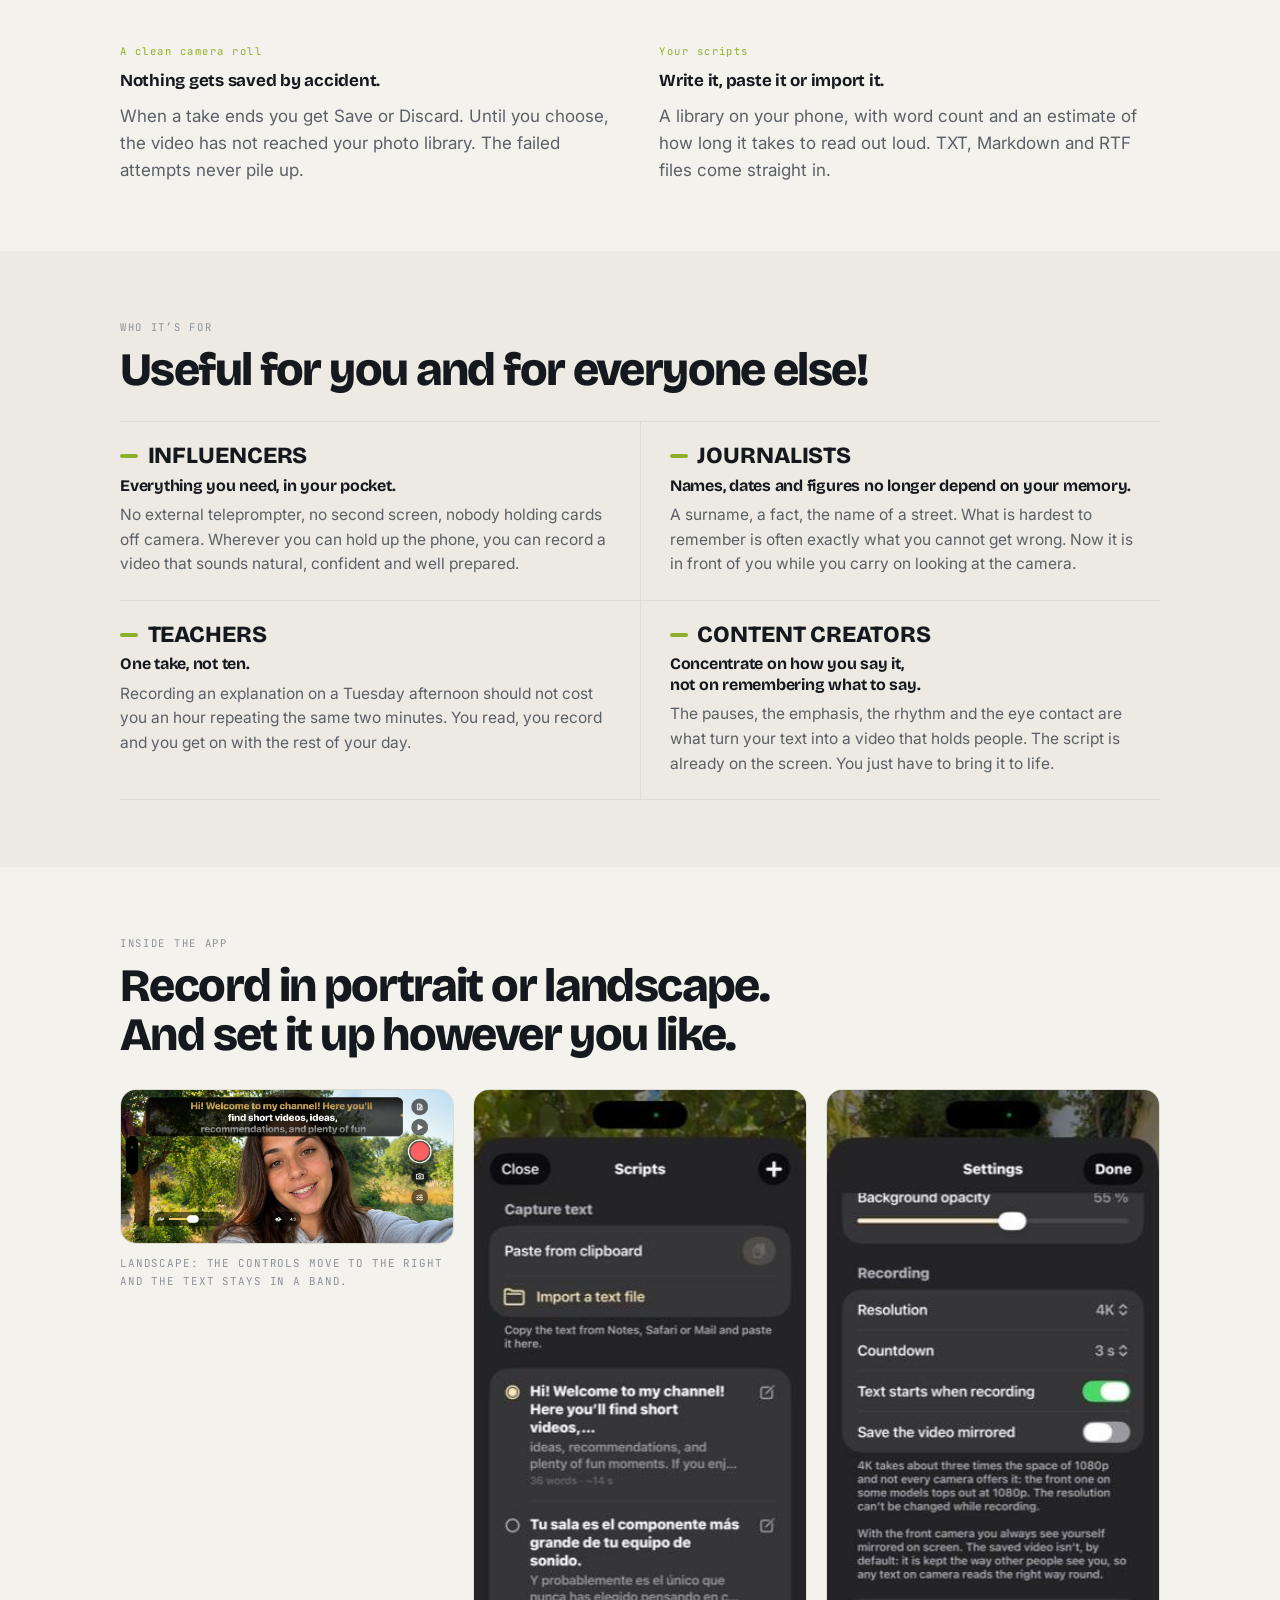
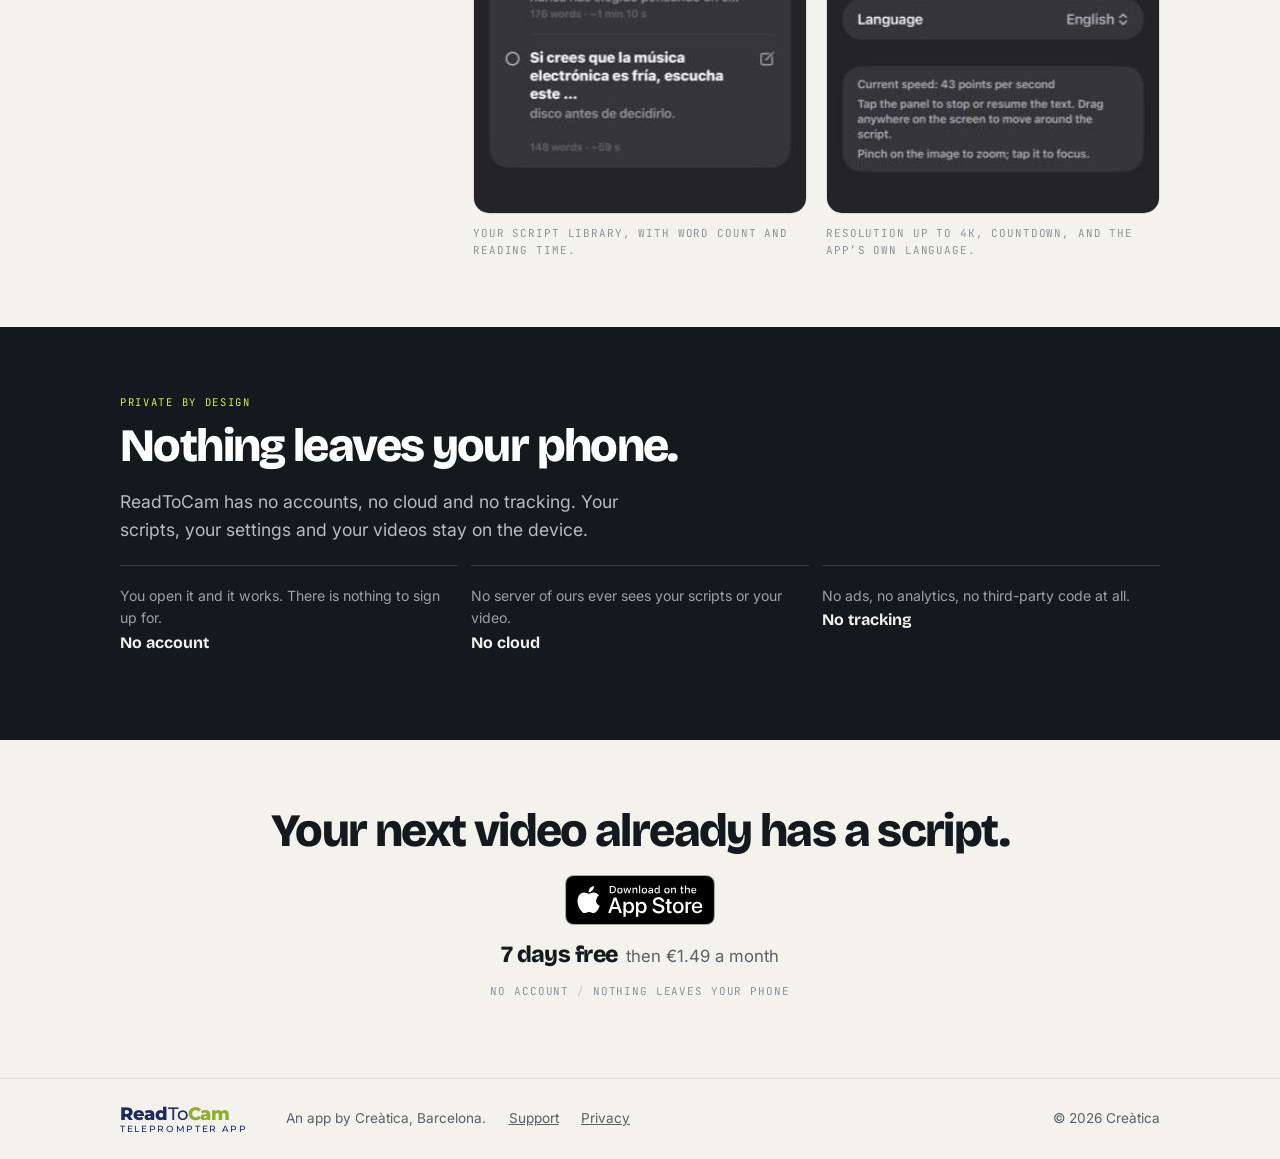
==== commit 4c0e462a: "Nou títol de la secció de perfils Co-Authored-By: Claude Opus 5 (1M context) <noreply@anthropic.com>" ====
--- a/index.html
+++ b/index.html
@@ -194,7 +194,7 @@
 <section class="section-alt">
   <div class="wrap">
     <span class="eyebrow" data-i18n="who.eyebrow">Who it’s for</span>
-    <h2 data-i18n="who.title">You don’t always need a script for the same reason</h2>
+    <h2 data-i18n="who.title">Useful for you and for everyone else!</h2>
     <div class="profiles">
       <div class="profile">
         <span class="profile-role" data-i18n="who.1.role">Influencers</span>
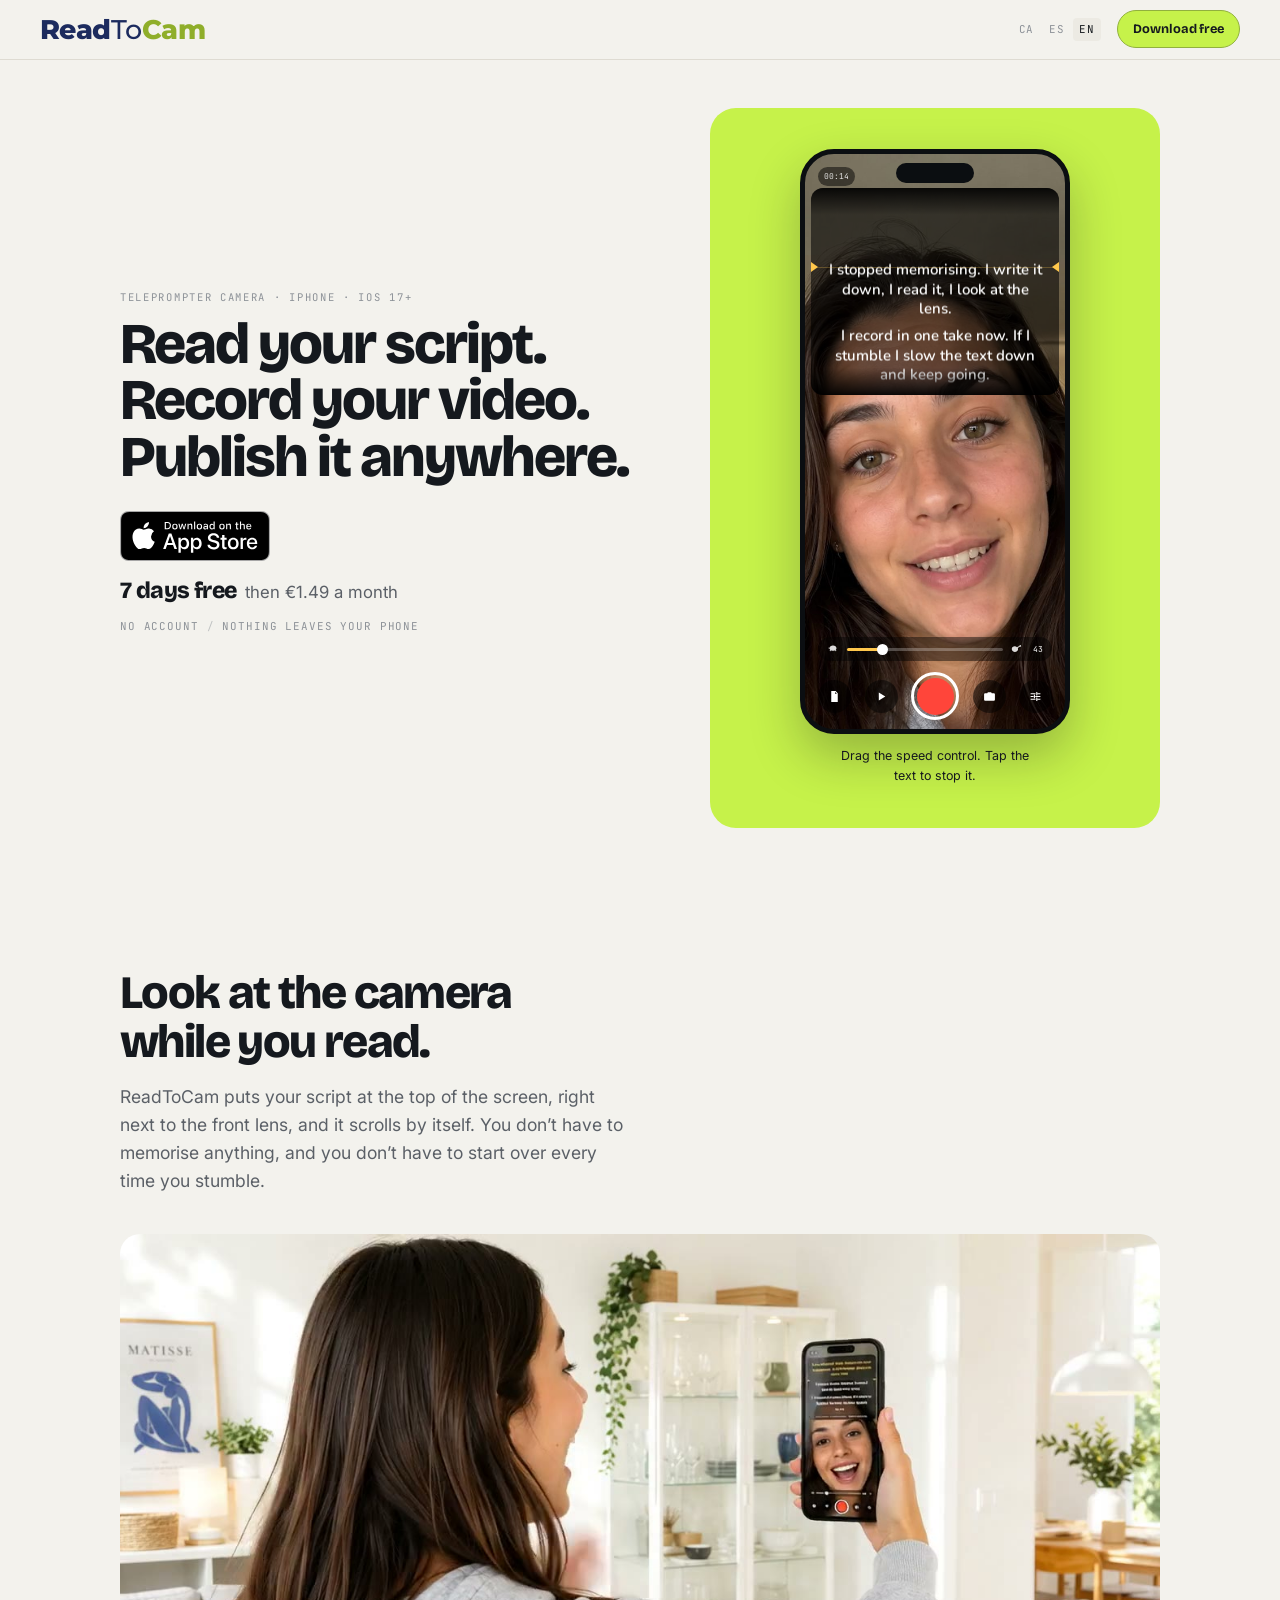
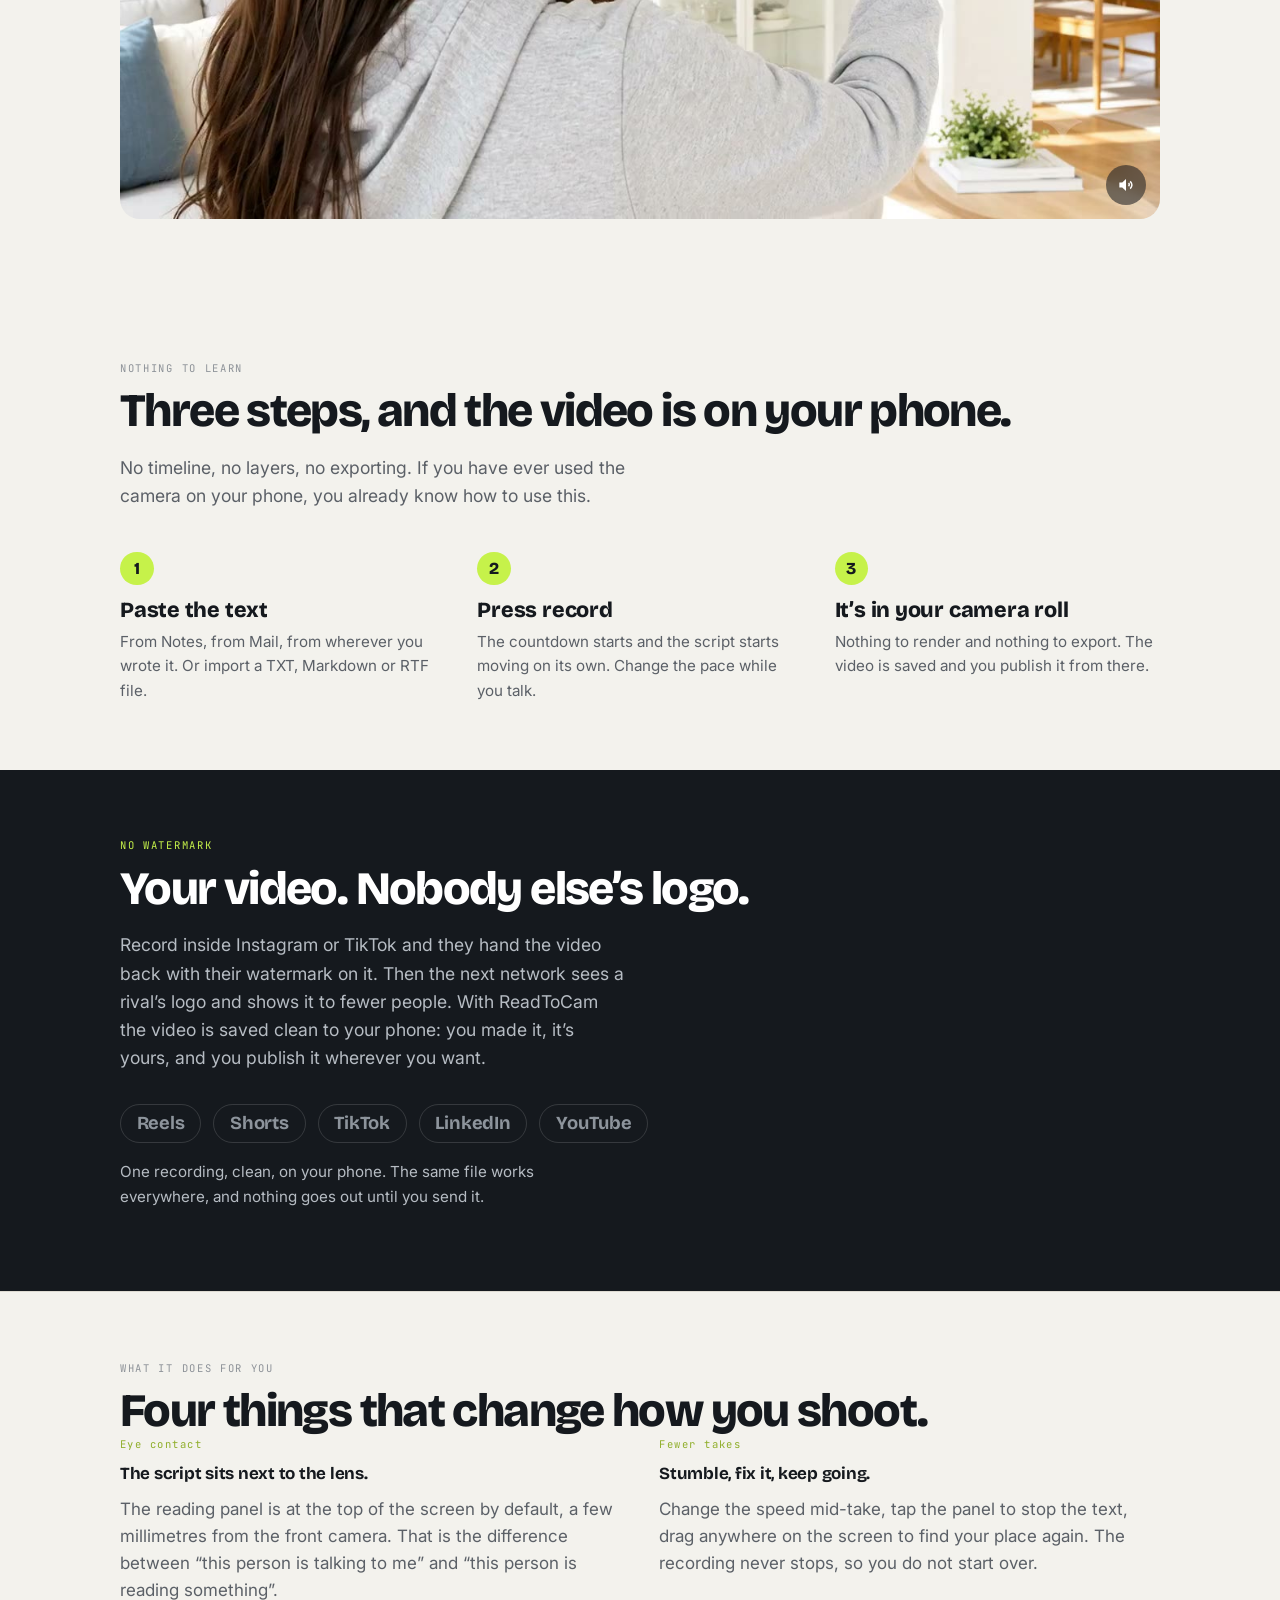
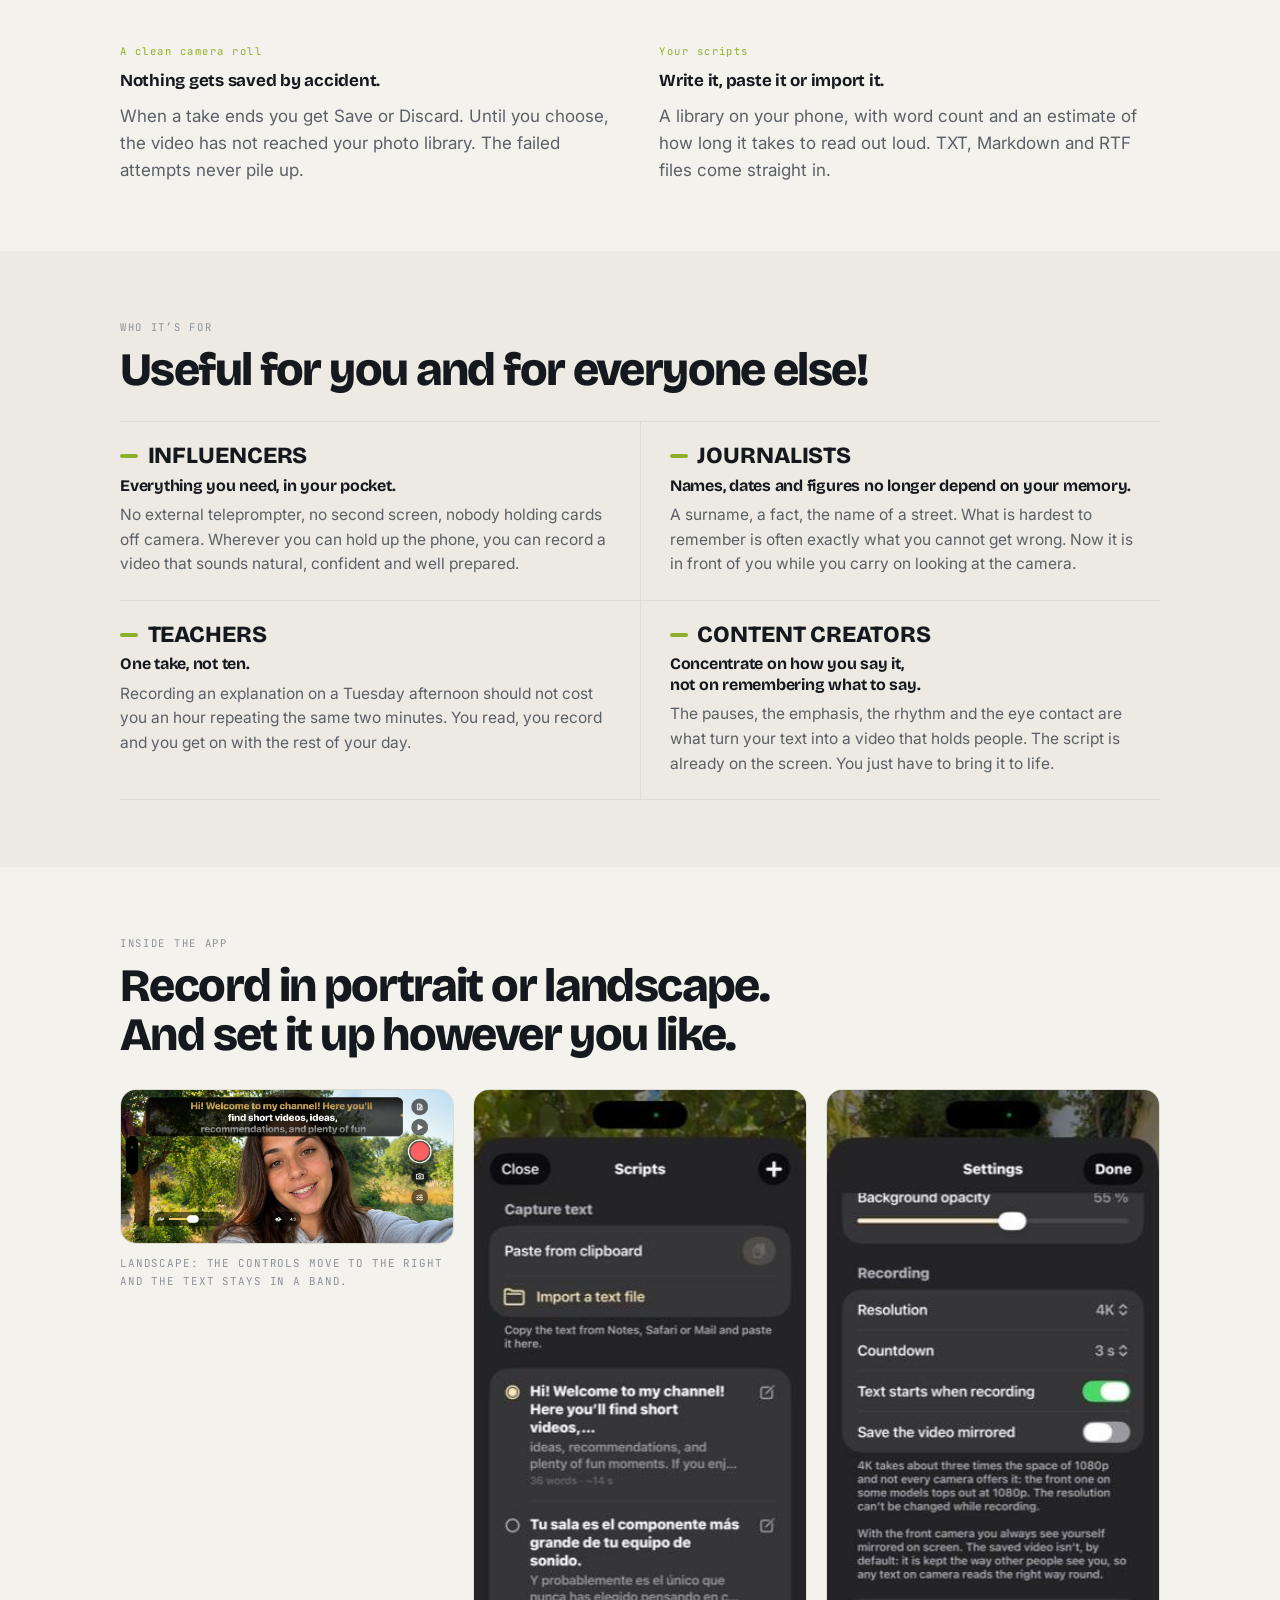
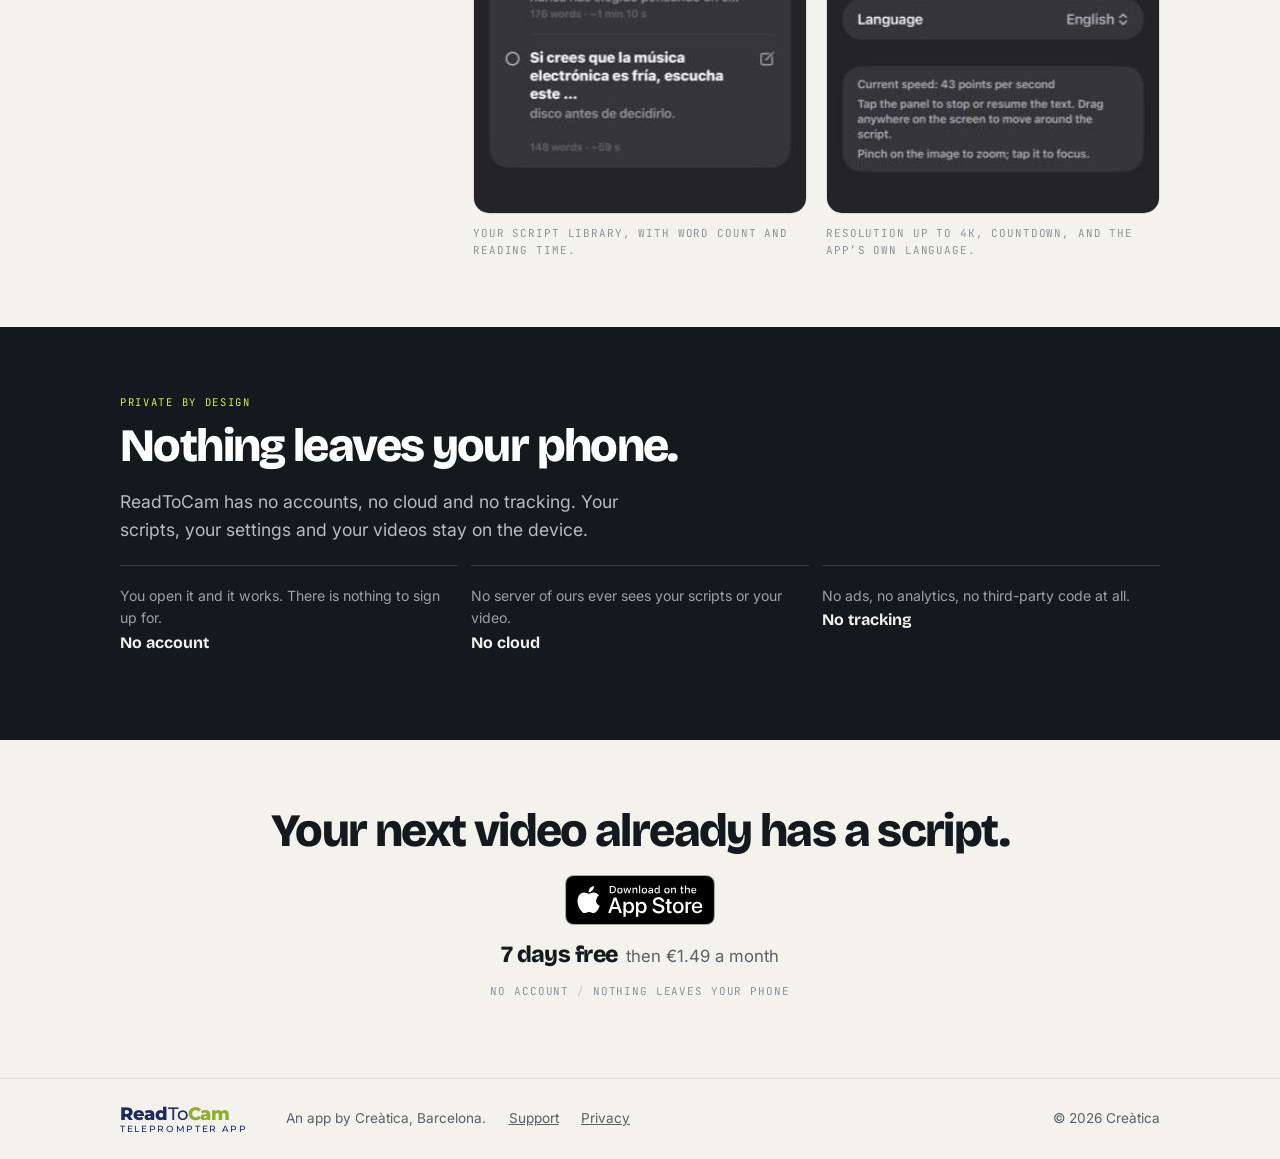
==== commit 45e866e4: "La icona nova, també a la web El favicon dibuixat a mà ja no lliga: la icona de l'app ara és el logo" ====
--- a/index.html
+++ b/index.html
@@ -18,7 +18,7 @@
 <meta property="og:image:height" content="630">
 <meta property="og:image:alt" content="Someone recording a video with the ReadToCam teleprompter on their iPhone.">
 <meta name="twitter:card" content="summary_large_image">
-<link rel="icon" href="/assets/icon.svg" type="image/svg+xml">
+<link rel="icon" href="/assets/favicon-96.png" sizes="96x96" type="image/png">
 <link rel="apple-touch-icon" href="/assets/apple-touch-icon.png">
 <link rel="preconnect" href="https://fonts.googleapis.com">
 <link rel="preconnect" href="https://fonts.gstatic.com" crossorigin>
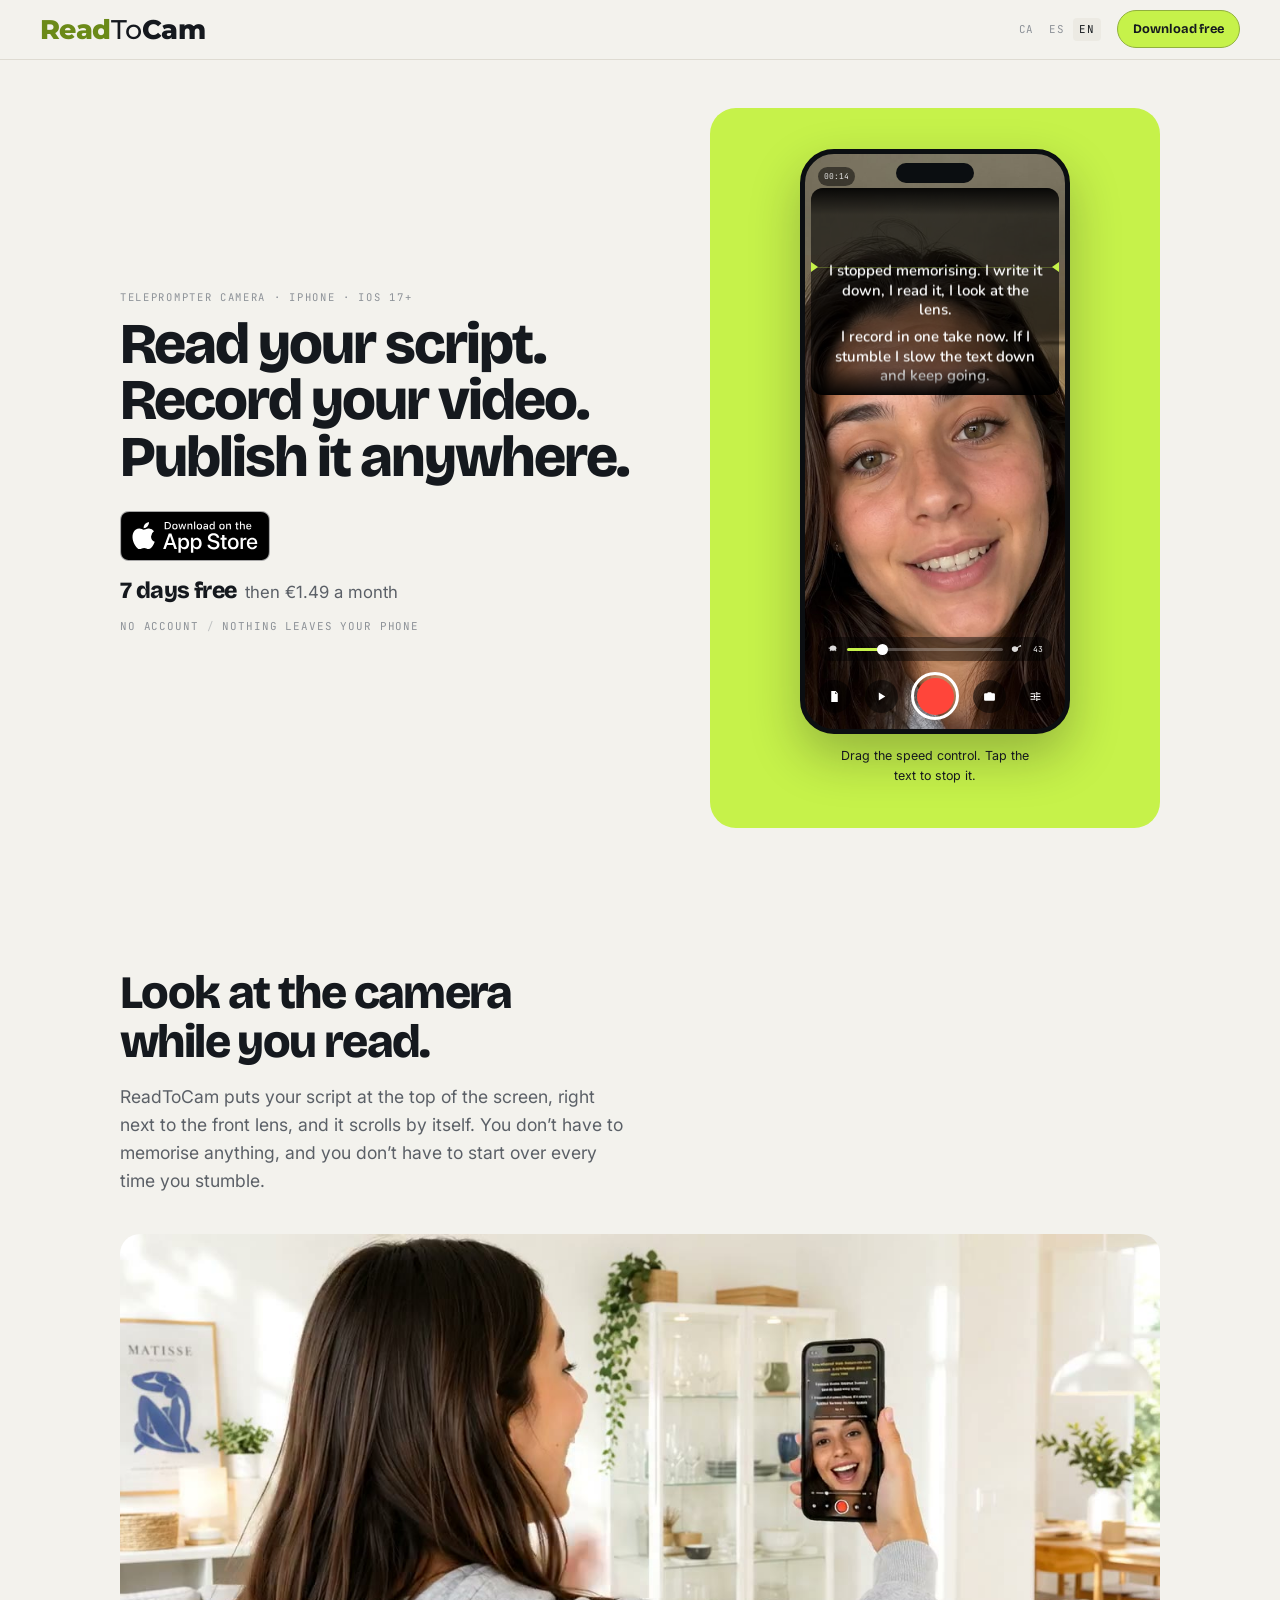
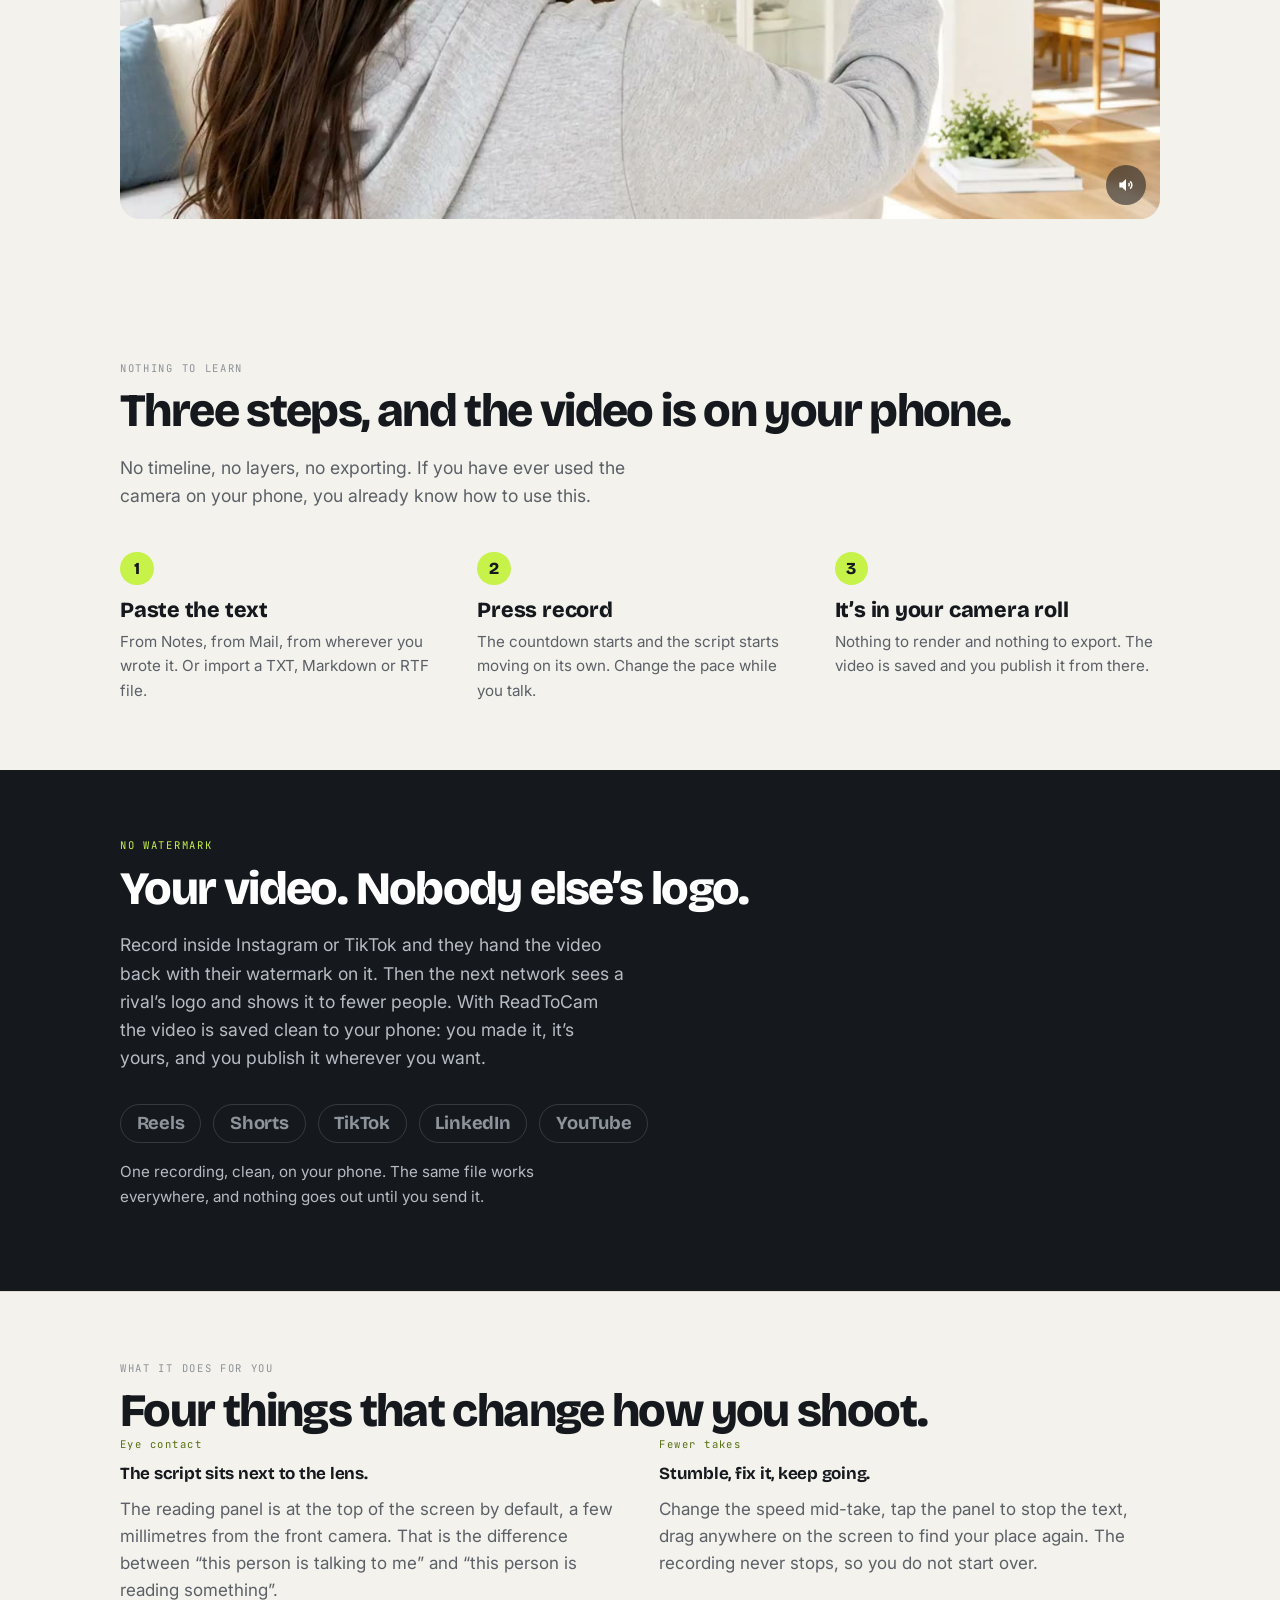
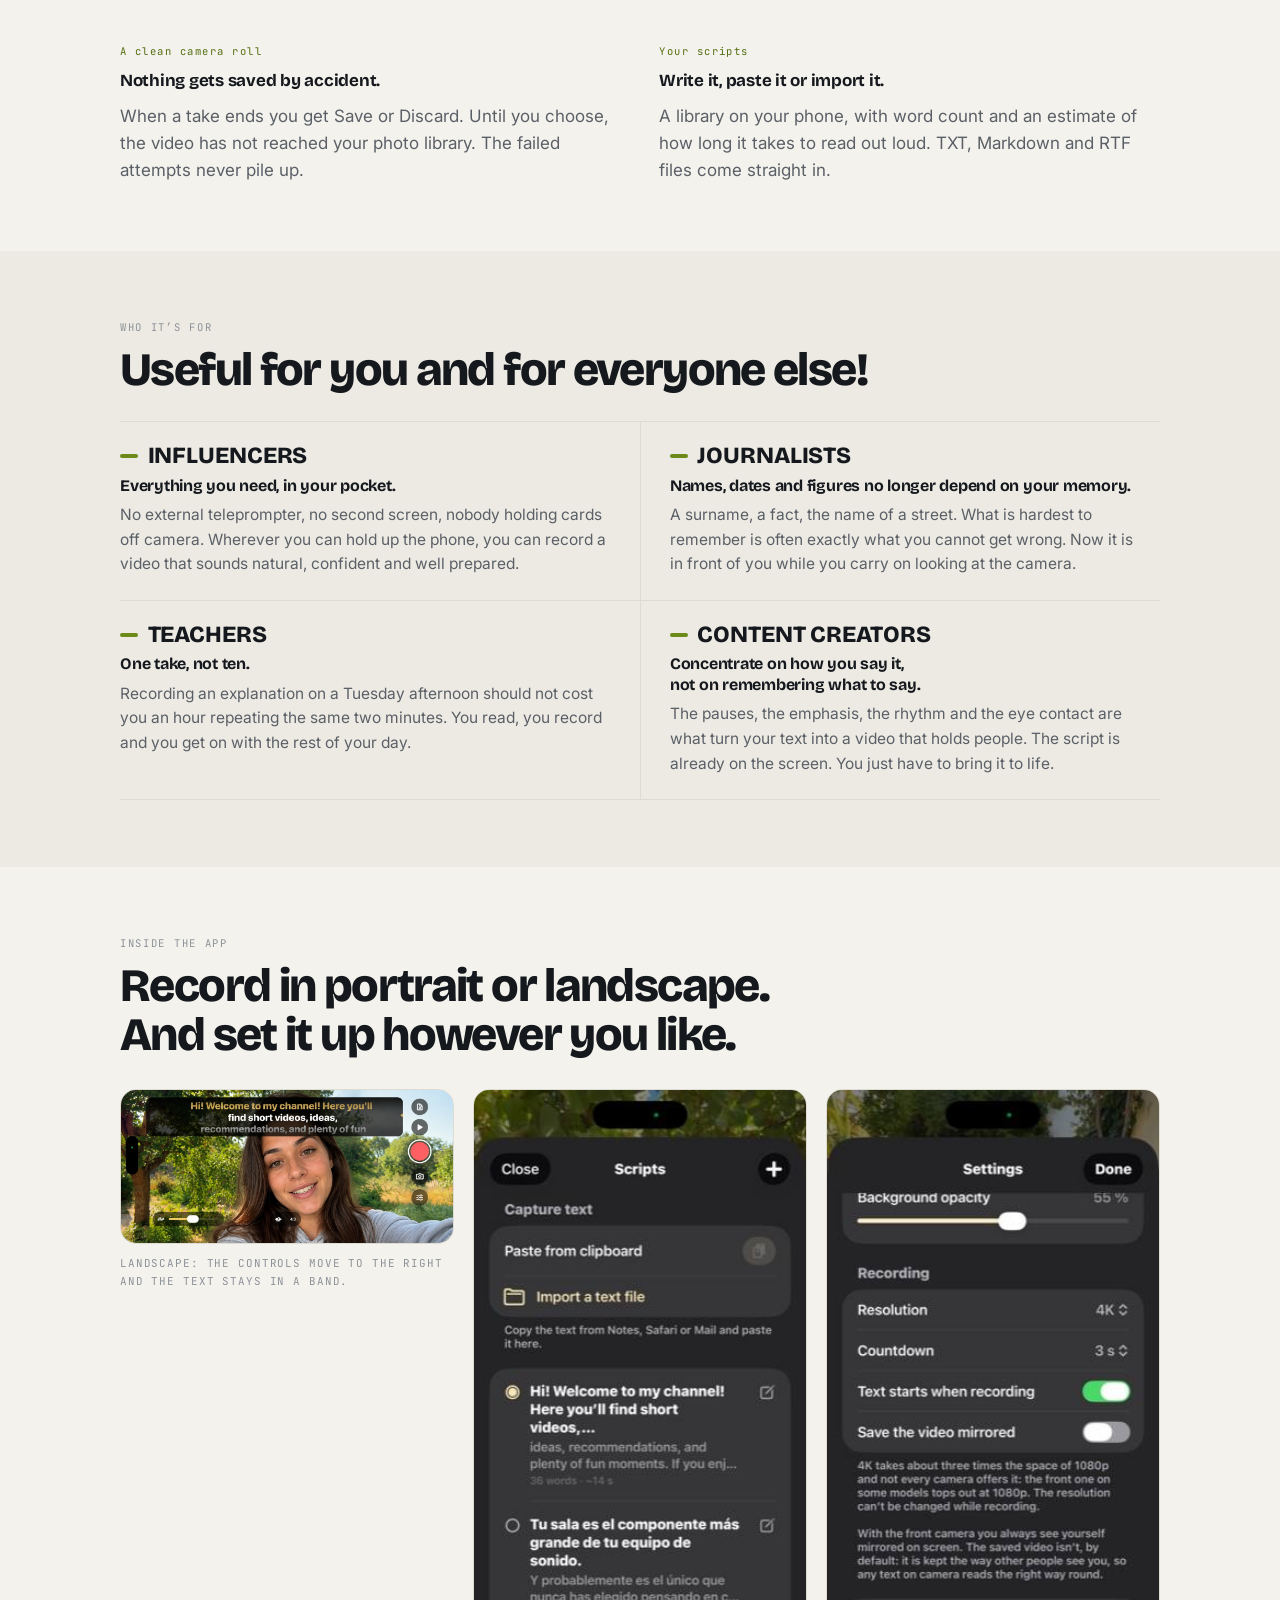
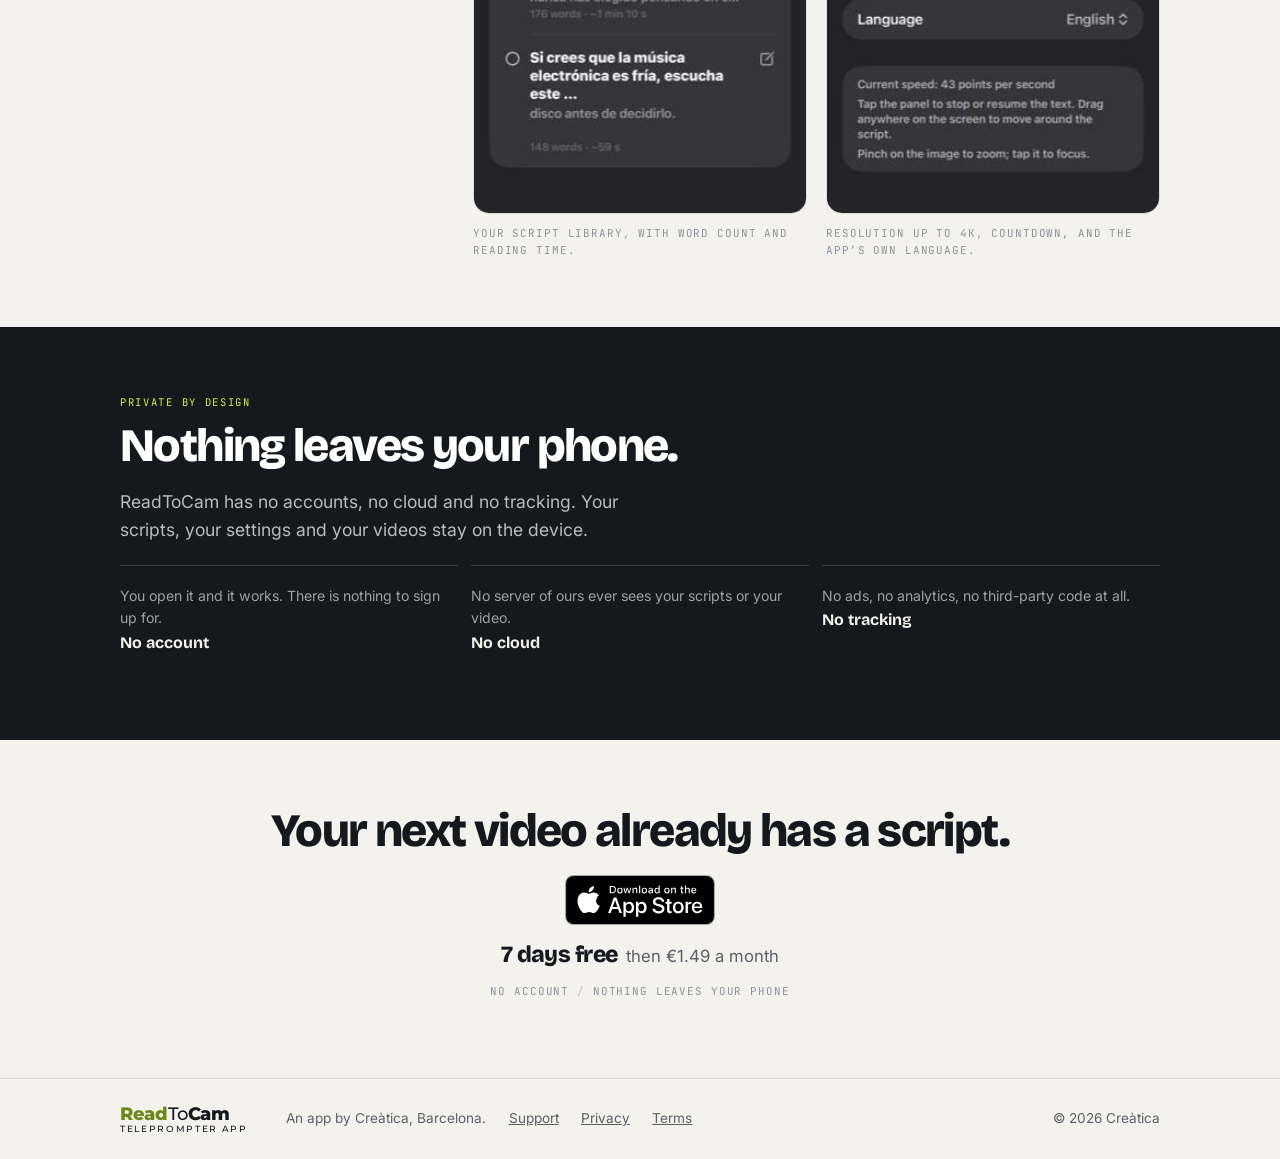
==== commit ec63a0b9: "Les condicions d'ús, que a Play les has de posar tu A l'iPhone l'enllaç de condicions va al contract" ====
--- a/index.html
+++ b/index.html
@@ -282,6 +282,7 @@
     <span data-i18n="foot.made">An app by Creàtica, Barcelona.</span>
     <a href="support.html" data-i18n="foot.support">Support</a>
     <a href="privacy.html" data-i18n="foot.privacy">Privacy</a>
+    <a href="terms.html" data-i18n="foot.terms">Terms</a>
     <span class="sep">© 2026 Creàtica</span>
   </div>
 </footer>
--- a/css/style.css
+++ b/css/style.css
@@ -8,15 +8,19 @@
   --ink: #15191e;
   --ink-soft: #5b6067;
   --ink-faint: #8d9298;
-  --lime: #c6f24a;
-  --lime-deep: #8fae2a;
+  /* Un sol to per a tota la marca, en tres punts de lluminositat, perquè
+     cadascun passi el contrast al fons que li toca. Comprovat amb WCAG,
+     no a ull: sobre aquest paper el lima clar es queda en 1,21:1. */
+  --lime: #c6f24a;       /* només sobre fons fosc — 13,62:1 */
+  --lime-deep: #6b8a18;  /* marques i text gran sobre paper — 3,55:1 */
+  --lime-text: #556e11;  /* text petit sobre paper — 5,17:1 */
   --rule: #dedbd2;
   --dark: #15191e;
 
-  /* Colors de la marca. El "Cam" agafa el lima de la pàgina en la versió
-     fosca, no el clar: sobre el paper el lima clar es queda en 1,16:1 i la
-     paraula desapareix. Aquest es llegeix com el taronja que hi havia abans. */
-  --logo-ink: #1c2b5e;
+  /* El «Read» del logotip agafa el lima fosc: és text gran sobre paper i amb
+     el clar es quedava en 1,21:1, o sigui invisible. El blau marí que hi
+     havia abans no sortia enlloc més de la marca; ara és la tinta de sempre. */
+  --logo-ink: var(--ink);
   --logo-accent: var(--lime-deep);
 
   --display: "Bricolage Grotesque", "Helvetica Neue", Arial, sans-serif;
@@ -67,9 +71,11 @@
   letter-spacing: -.02em; line-height: 1;
   color: var(--logo-ink);
 }
-.logo b  { font-weight: 800; font-style: normal; }
+/* L'accent va a «Read», com al logotip dibuixat: és el verb, i «ToCam»
+   li penja. Abans el portava «Cam» i les dues versions no coincidien. */
+.logo b  { font-weight: 800; font-style: normal; color: var(--logo-accent); }
 .logo i  { font-weight: 500; font-style: normal; }
-.logo em { font-weight: 800; font-style: normal; color: var(--logo-accent); }
+.logo em { font-weight: 800; font-style: normal; }
 .logo-tag {
   font-family: "Montserrat", var(--display);
   font-weight: 500; font-size: .52em;
@@ -219,7 +225,7 @@
   display: grid; place-items: center;
 }
 .phone {
-  --app-accent: #ffc74c;          /* el groc de l'app, no el lima de la pàgina */
+  --app-accent: var(--lime);      /* el mateix lima que la pàgina: ja no són dos colors */
   --app-font: ui-rounded, "SF Pro Rounded", "Nunito", system-ui, sans-serif;
   width: min(270px, 74vw); aspect-ratio: 9 / 19.5;
   background: var(--dark) url("../assets/phone-bg.jpg") center top / cover no-repeat;
@@ -380,7 +386,7 @@
 .feature { display: grid; gap: .65rem; align-content: start; }
 .feature-num {
   font-family: var(--mono); font-size: .66rem; letter-spacing: .14em;
-  color: var(--lime-deep);
+  color: var(--lime-text);
 }
 .feature p { color: var(--ink-soft); margin: 0; }
 
@@ -438,7 +444,7 @@
   display: flex; gap: 1rem; align-items: baseline;
 }
 .faq summary::-webkit-details-marker { display: none; }
-.faq summary::after { content: "+"; margin-left: auto; color: var(--lime-deep); font-family: var(--mono); }
+.faq summary::after { content: "+"; margin-left: auto; color: var(--lime-text); font-family: var(--mono); }
 .faq details[open] summary::after { content: "–"; }
 .faq details p { margin: 0 0 1.15rem; }
 
